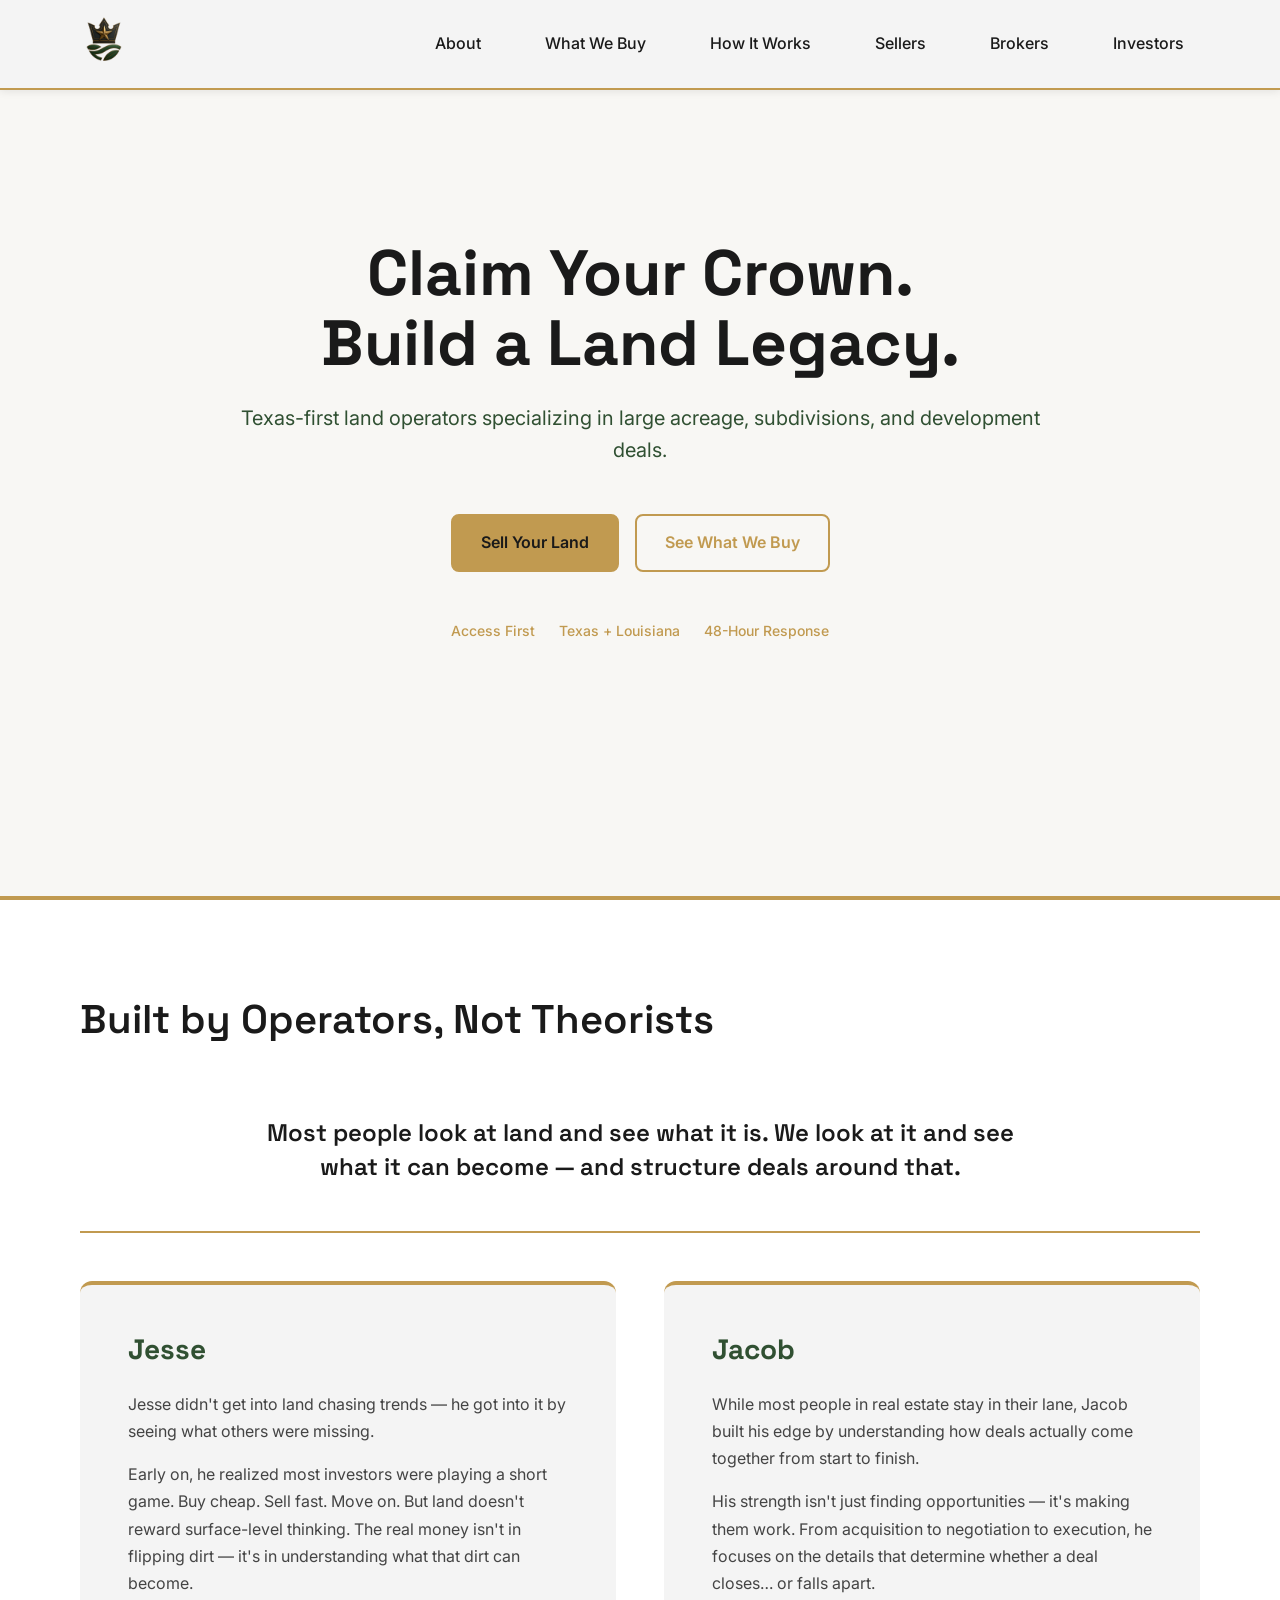
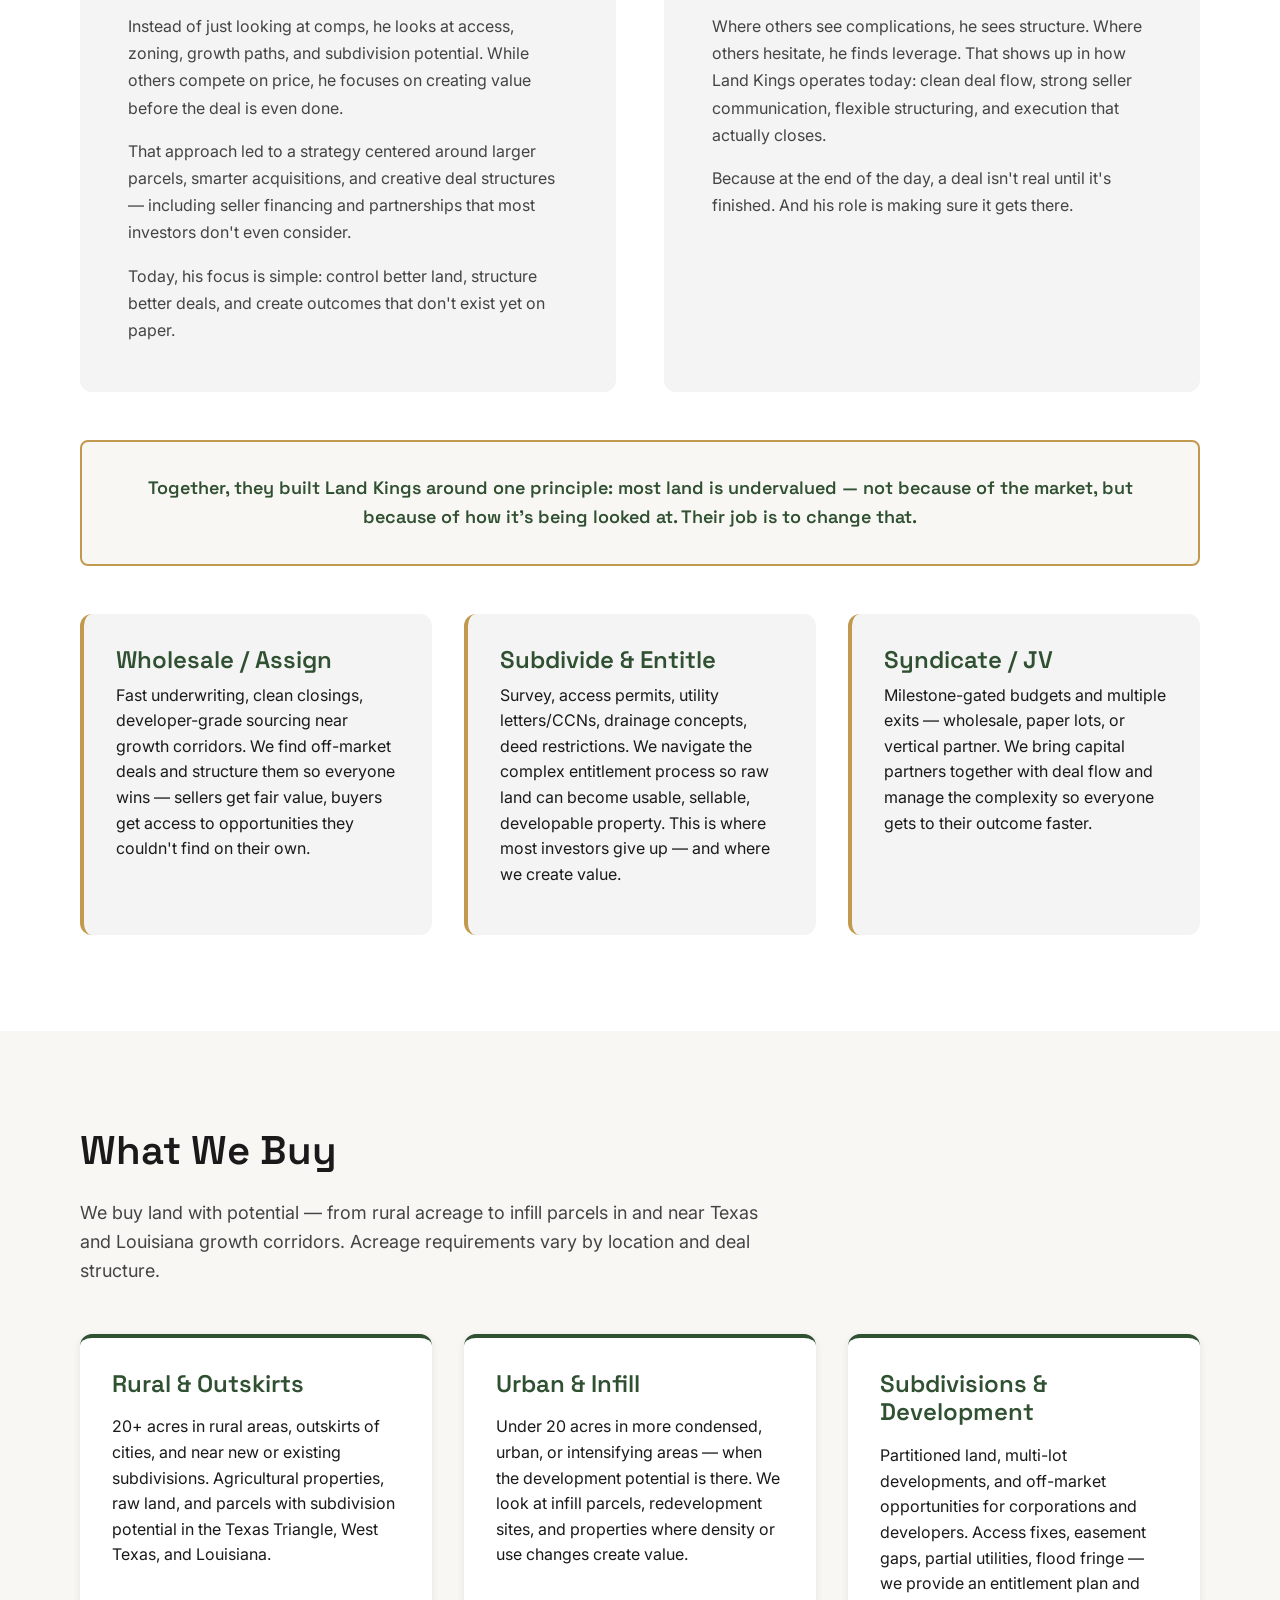
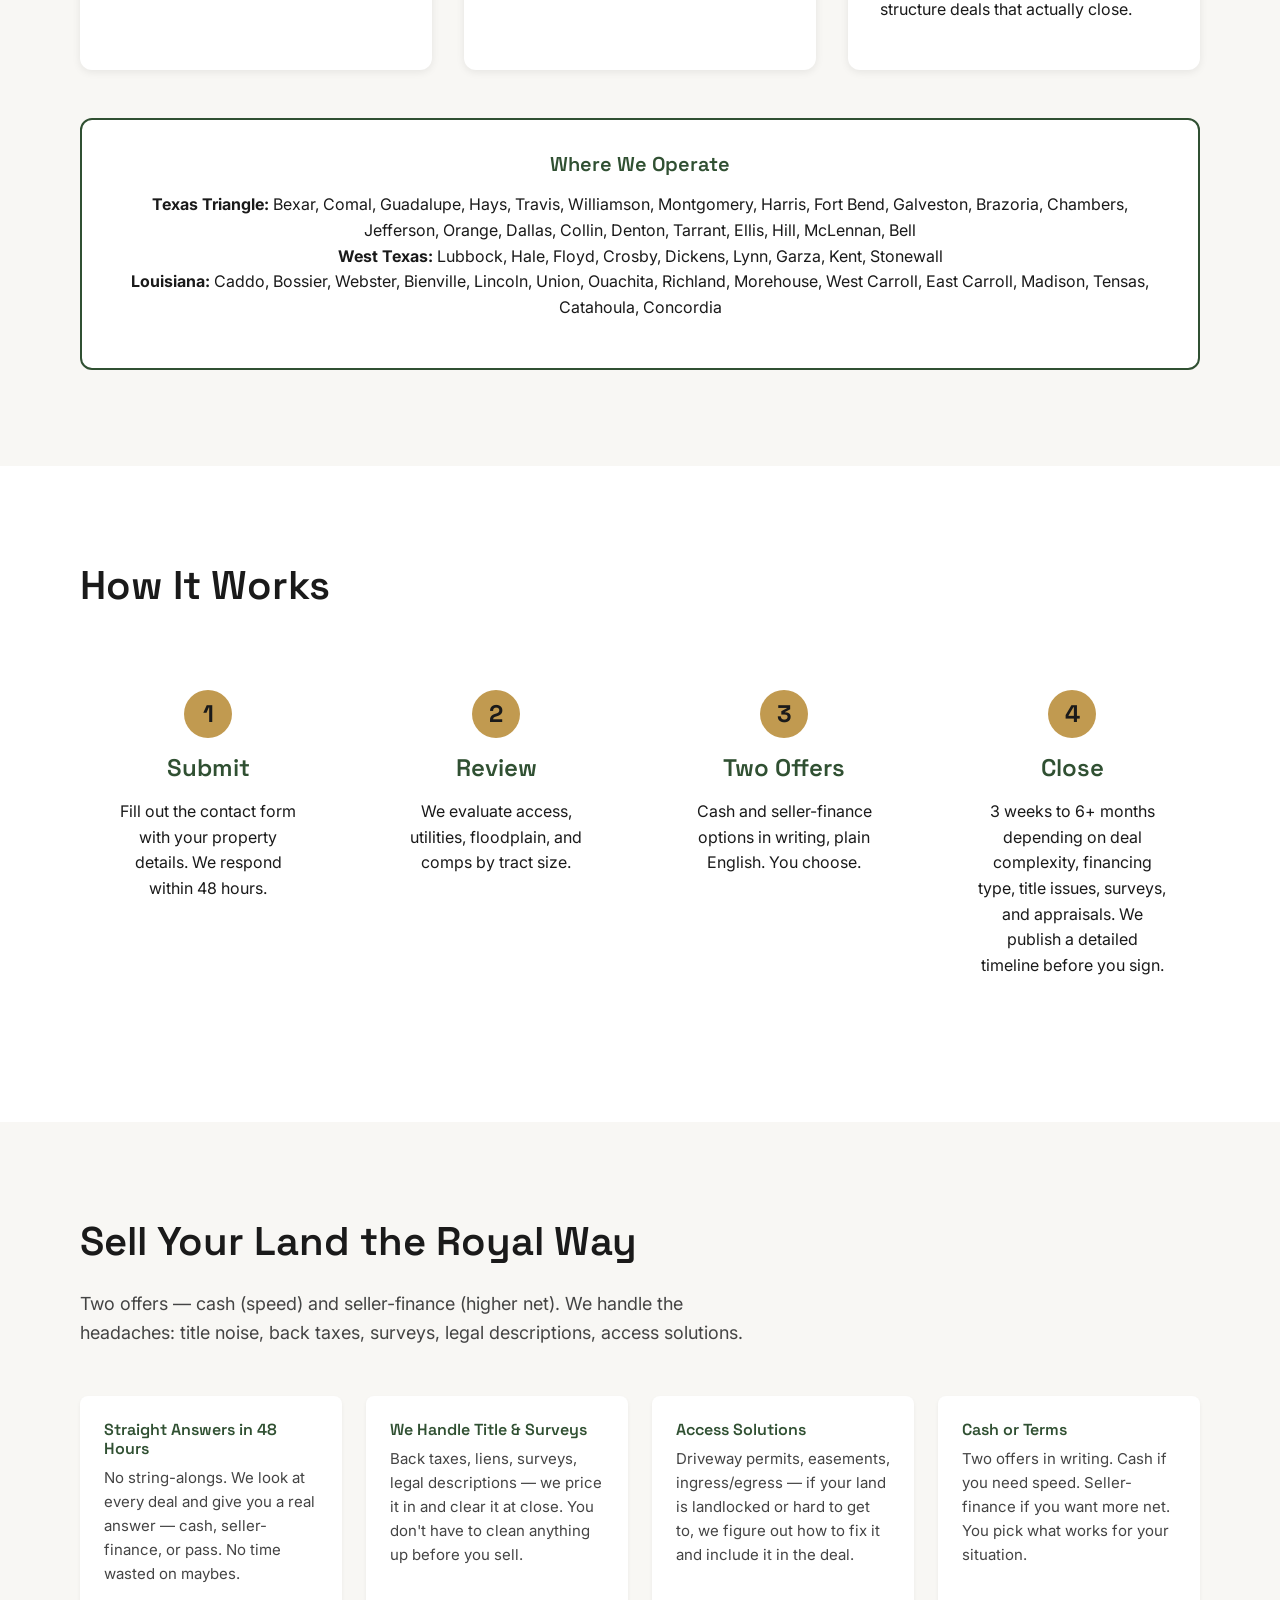
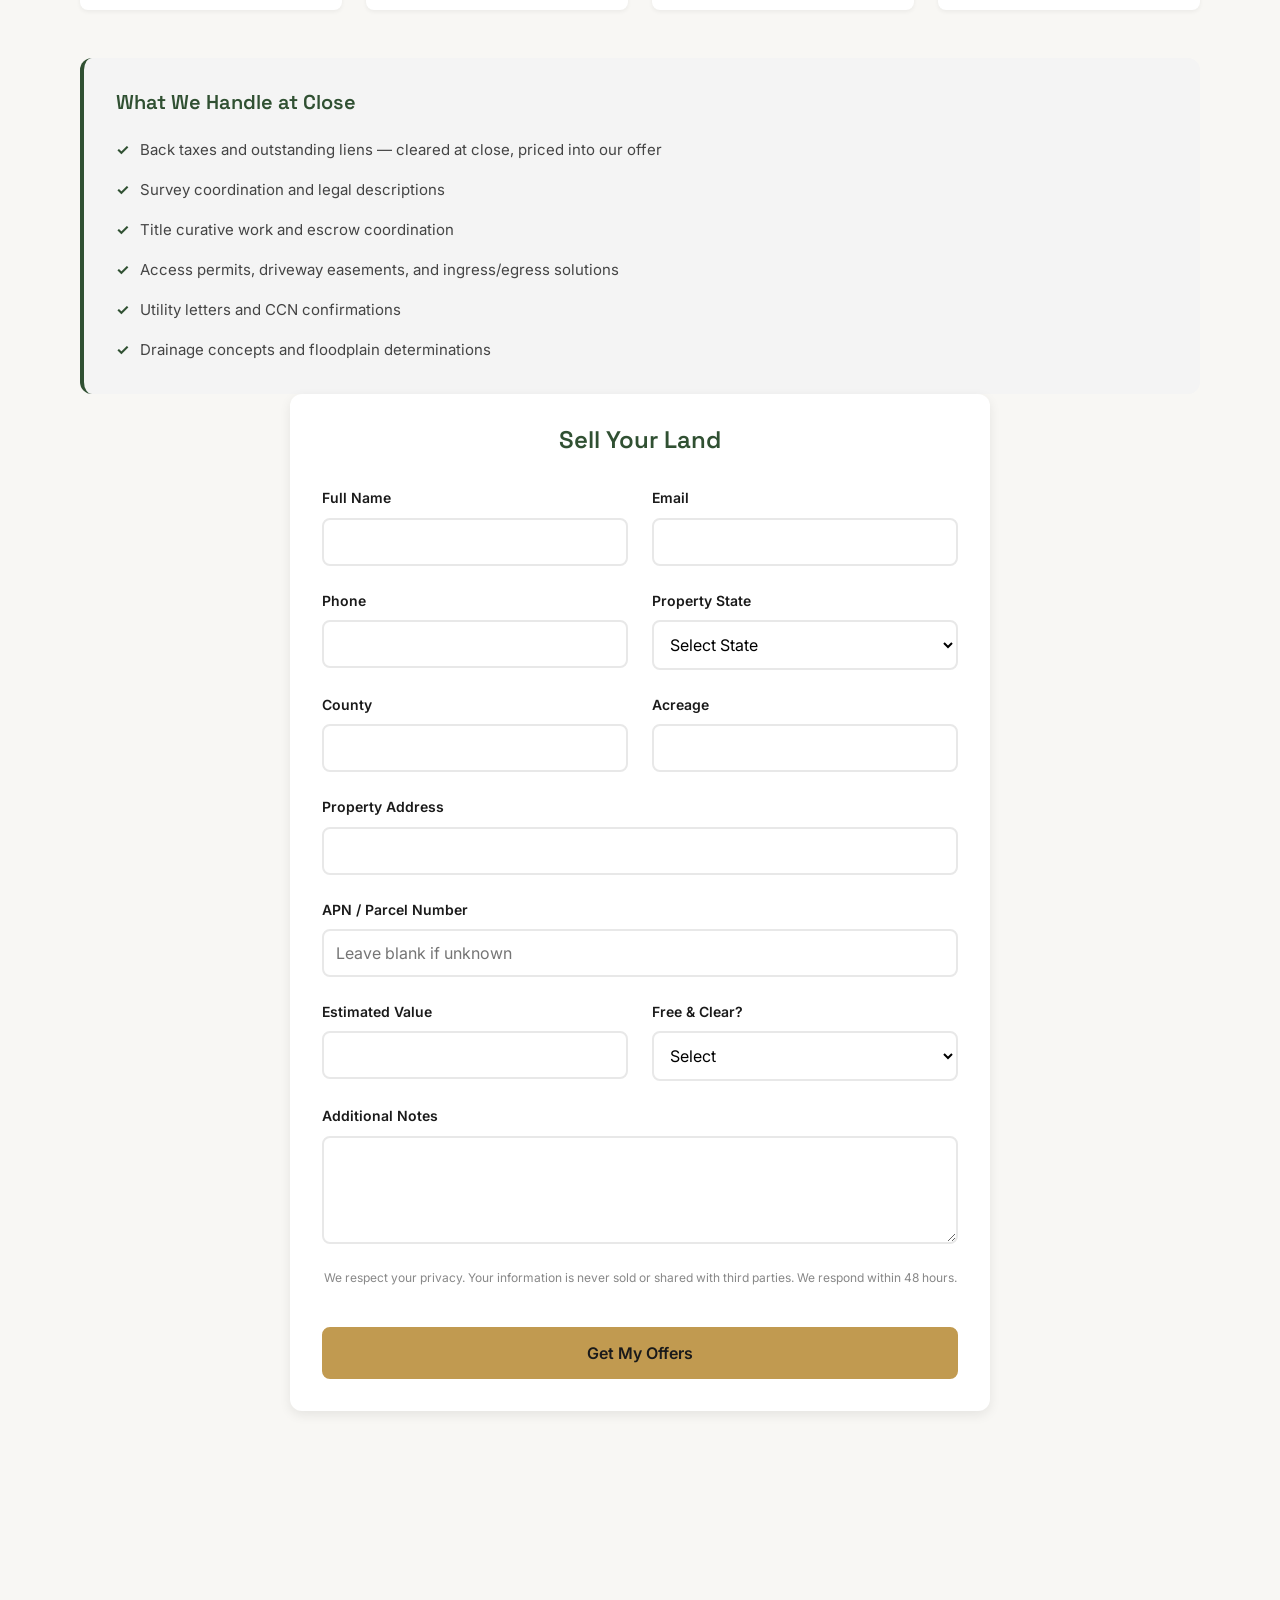
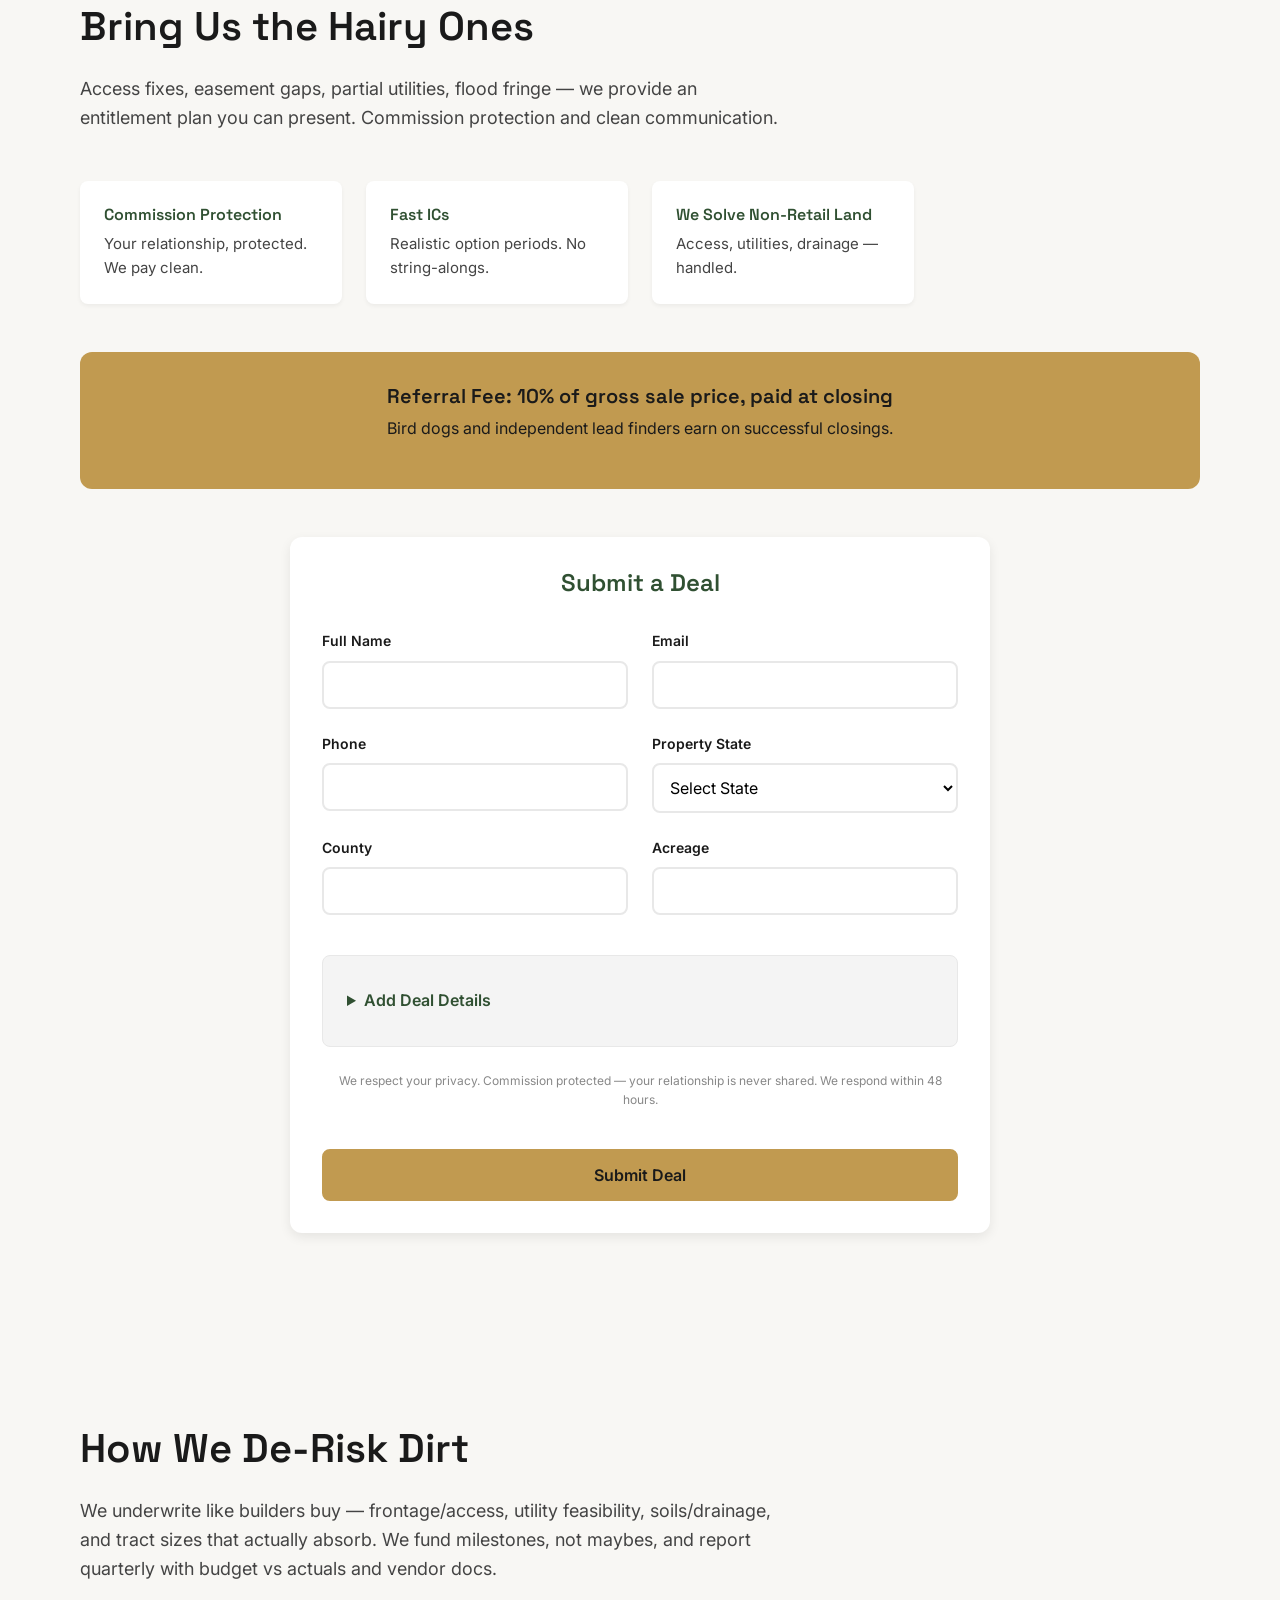
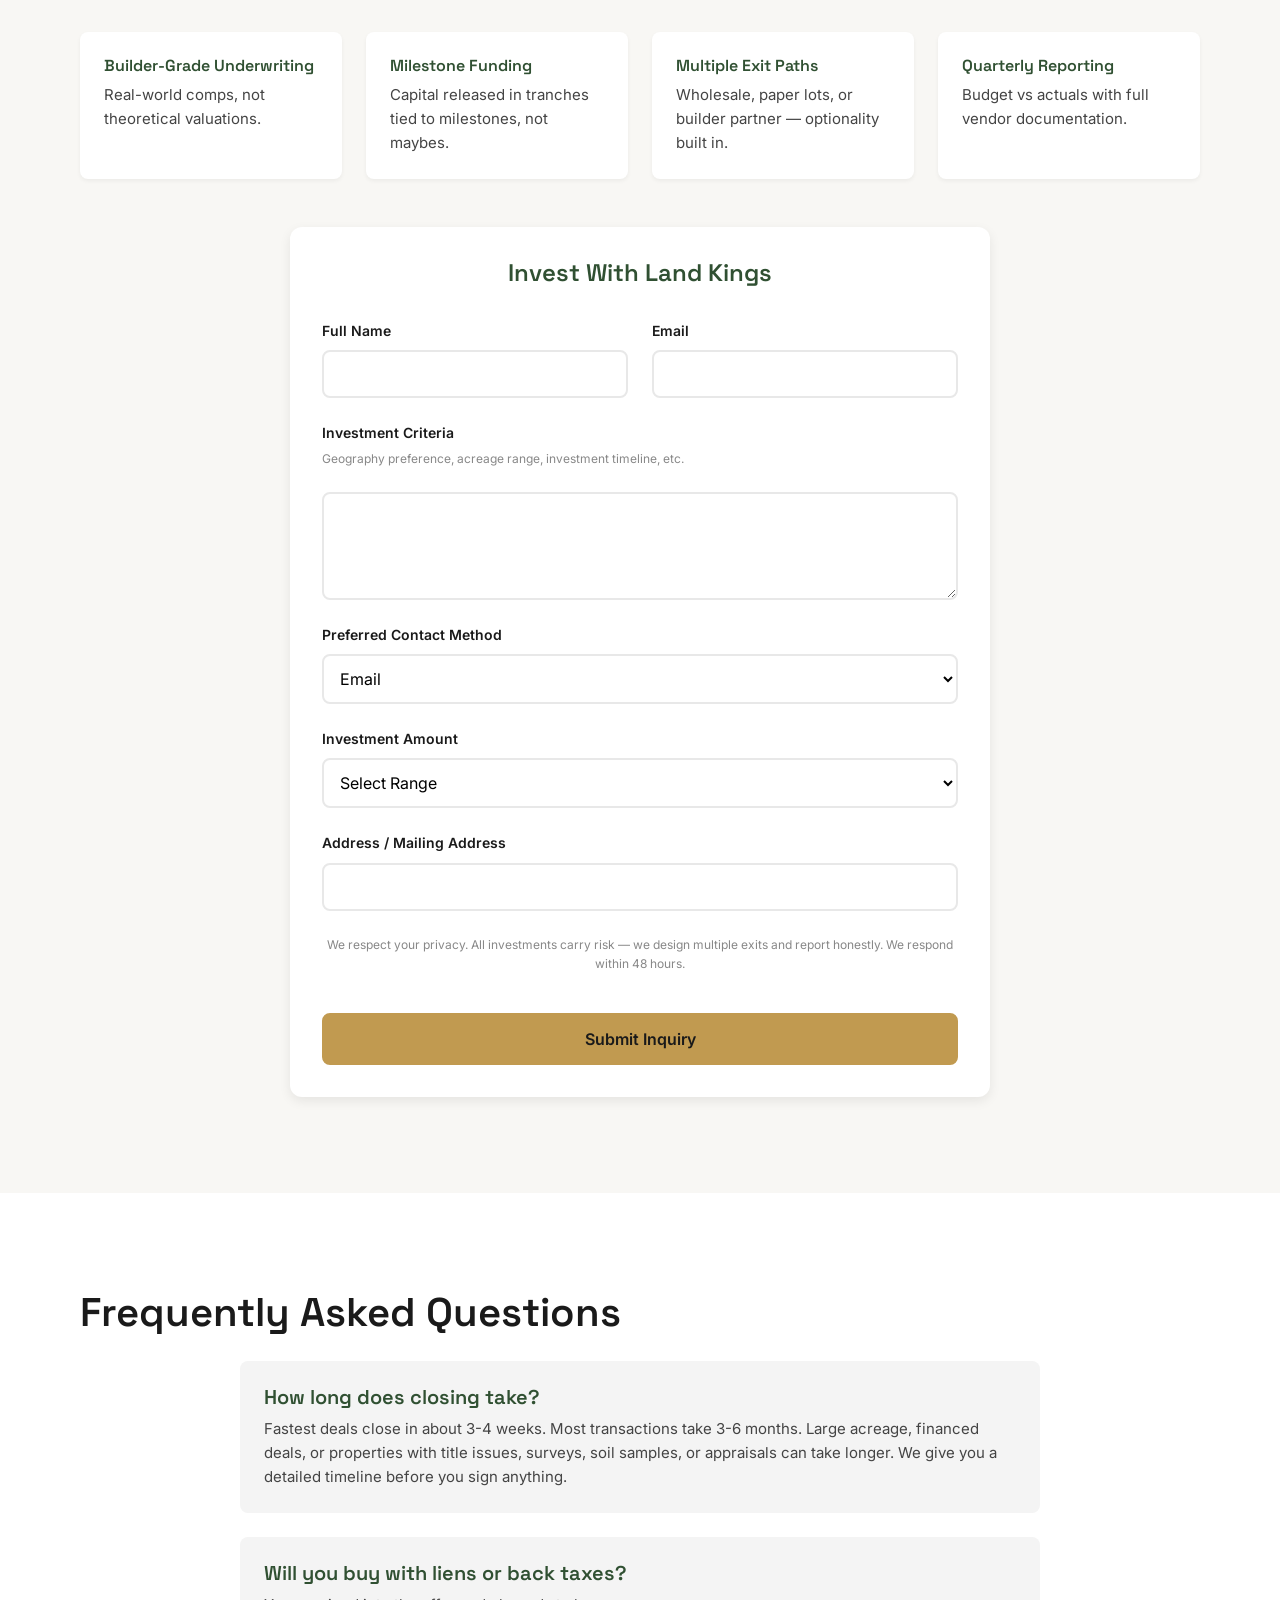
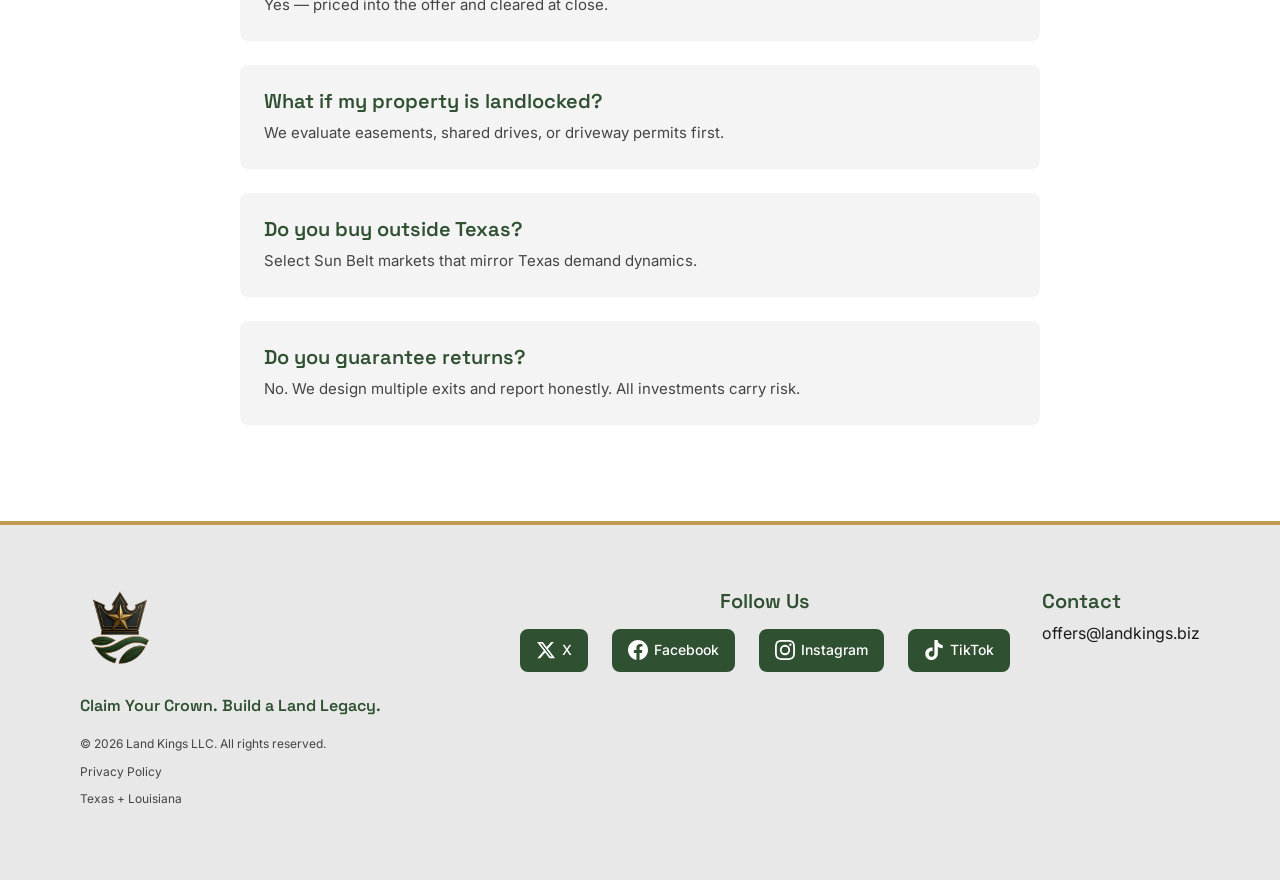
==== index.html @ cd3ec50d "Add investment amount dropdown to investor form Options: $10k-$50k, $50k-$100k, $100k-$500k, $500k-$" ====
<!DOCTYPE html>
<html lang="en">
<head>
  <meta charset="UTF-8">
  <meta name="viewport" content="width=device-width, initial-scale=1.0">
  <title>Land Kings — Claim Your Crown. Build a Land Legacy.</title>
  <meta name="description" content="Land Kings buys large acreage, subdivisions, and development land in Texas and Louisiana. Fast, fair offers. 48-hour response. Contact offers@landkings.biz.">

  <!-- Schema.org Structured Data -->
  <script type="application/ld+json">
  {
    "@context": "https://schema.org",
    "@type": "RealEstateAgent",
    "name": "Land Kings",
    "description": "Texas-first land operators specializing in large acreage, subdivisions, and development deals. We buy land across Texas and Louisiana with two offer options: cash for speed or seller-finance for higher returns.",
    "url": "https://land-kings.github.io/landkings.github.io",
    "telephone": "+1-972-674-9598",
    "email": "offers@landkings.biz",
    "image": "https://imagedelivery.net/Y41bc5Xnlp9GD3lKk5db4w/11818523-c358-4c9c-34fe-db2b6c150b00/public",
    "address": {
      "@type": "PostalAddress",
      "addressRegion": "TX",
      "addressCountry": "US"
    },
    "areaServed": [
      { "@type": "State", "name": "Texas" },
      { "@type": "State", "name": "Louisiana" },
      { "@type": "Place", "name": "Caddo Parish" },
      { "@type": "Place", "name": "Bossier Parish" },
      { "@type": "Place", "name": "Webster Parish" },
      { "@type": "Place", "name": "Lincoln Parish" },
      { "@type": "Place", "name": "Union Parish" },
      { "@type": "Place", "name": "Ouachita Parish" },
      { "@type": "Place", "name": "East Baton Rouge Parish" },
      { "@type": "Place", "name": "Livingston Parish" },
      { "@type": "Place", "name": "Ascension Parish" },
      { "@type": "Place", "name": "Lafayette Parish" },
      { "@type": "Place", "name": "Calcasieu Parish" },
      { "@type": "Place", "name": "St. Tammany Parish" }
    ],
    "priceRange": "$$",
    "openingHoursSpecification": {
      "@type": "OpeningHoursSpecification",
      "dayOfWeek": ["Monday", "Tuesday", "Wednesday", "Thursday", "Friday"],
      "opens": "09:00",
      "closes": "17:00"
    },
    "sameAs": [
      "https://x.com/wearelandkings",
      "https://www.facebook.com/crownuslandkings/",
      "https://www.instagram.com/crownuslandkings/",
      "https://www.tiktok.com/crownuslandkings/"
    ]
  }
  </script>

  <!-- Open Graph / Social -->
  <meta property="og:type" content="website">
  <meta property="og:url" content="https://land-kings.github.io/landkings.github.io/">
  <meta property="og:title" content="Land Kings — Claim Your Crown. Build a Land Legacy.">
  <meta property="og:description" content="Texas-first land operators buying large acreage, subdivisions, and development deals. Two offers — cash or seller-finance. 48-hour response.">
  <meta property="og:image" content="https://imagedelivery.net/Y41bc5Xnlp9GD3lKk5db4w/11818523-c358-4c9c-34fe-db2b6c150b00/public">
  <meta property="og:image:alt" content="Land Kings — Texas Land Operators">

  <!-- Twitter -->
  <meta name="twitter:card" content="summary_large_image">
  <meta name="twitter:site" content="@wearelandkings">
  <meta name="twitter:title" content="Land Kings — Claim Your Crown. Build a Land Legacy.">
  <meta name="twitter:description" content="Texas-first land operators buying large acreage, subdivisions, and development deals. Two offers — cash or seller-finance. 48-hour response.">
  <meta name="twitter:image" content="https://imagedelivery.net/Y41bc5Xnlp9GD3lKk5db4w/11818523-c358-4c9c-34fe-db2b6c150b00/public">

  <!-- Preconnect for Google Fonts -->
  <link rel="preconnect" href="https://fonts.googleapis.com">
  <link rel="preconnect" href="https://fonts.gstatic.com" crossorigin>
  <link href="https://fonts.googleapis.com/css2?family=Inter:wght@400;500;600;700&family=Space+Grotesk:wght@500;600;700&display=swap" rel="stylesheet">

  <!-- Google Analytics -->
  <script async src="https://www.googletagmanager.com/gtag/js?id=G-HWGTWDG3PP"></script>
  <script>
    window.dataLayer = window.dataLayer || [];
    function gtag(){dataLayer.push(arguments);}
    gtag('js', new Date());
    gtag('config', 'G-HWGTWDG3PP');
  </script>

  <!-- Favicon -->
  <link rel="icon" type="image/png" href="assets/logo.png">

  <!-- Styles -->
  <link rel="stylesheet" href="styles.css">
</head>
<body>

  <!-- Header / Navigation -->
  <header class="site-header">
    <div class="header-container">
      <a href="#hero" class="logo">
        <img src="assets/logo.png" alt="Land Kings" loading="lazy">
      </a>
      <button class="nav-toggle" aria-label="Toggle navigation" aria-expanded="false">
        <span class="hamburger"></span>
      </button>
      <nav class="main-nav" aria-label="Main navigation">
        <ul>
          <li><a href="#about">About</a></li>
          <li><a href="#what-we-buy">What We Buy</a></li>
          <li><a href="#how-it-works">How It Works</a></li>
          <li><a href="#for-sellers">Sellers</a></li>
          <li><a href="#for-brokers">Brokers</a></li>
          <li><a href="#for-investors">Investors</a></li>
        </ul>
      </nav>
    </div>
  </header>

  <!-- Hero Section -->
  <section id="hero" class="section section-hero">
    <div class="container">
      <div class="hero-content">
        <h1 class="hero-title">Claim Your Crown.<br>Build a Land Legacy.</h1>
        <p class="hero-subtitle">Texas-first land operators specializing in large acreage, subdivisions, and development deals.</p>
        <div class="hero-cta">
          <a href="#for-sellers" class="btn btn-primary">Sell Your Land</a>
          <a href="#what-we-buy" class="btn btn-secondary">See What We Buy</a>
        </div>
        <div class="hero-trust">
          <span class="trust-item">Access First</span>
          <span class="trust-item">Texas + Louisiana</span>
          <span class="trust-item">48-Hour Response</span>
        </div>
      </div>
    </div>
  </section>

  <!-- About Section -->
  <section id="about" class="section section-about">
    <div class="container">
      <h2>Built by Operators, Not Theorists</h2>

      <div class="founder-intro">
        <p class="intro-lead">Most people look at land and see what it is. We look at it and see what it can become — and structure deals around that.</p>
      </div>

      <div class="founders-section">
        <div class="founder">
          <h3>Jesse</h3>
          <p>Jesse didn't get into land chasing trends — he got into it by seeing what others were missing.</p>
          <p>Early on, he realized most investors were playing a short game. Buy cheap. Sell fast. Move on. But land doesn't reward surface-level thinking. The real money isn't in flipping dirt — it's in understanding what that dirt can become.</p>
          <p>Instead of just looking at comps, he looks at access, zoning, growth paths, and subdivision potential. While others compete on price, he focuses on creating value before the deal is even done.</p>
          <p>That approach led to a strategy centered around larger parcels, smarter acquisitions, and creative deal structures — including seller financing and partnerships that most investors don't even consider.</p>
          <p>Today, his focus is simple: control better land, structure better deals, and create outcomes that don't exist yet on paper.</p>
        </div>

        <div class="founder">
          <h3>Jacob</h3>
          <p>While most people in real estate stay in their lane, Jacob built his edge by understanding how deals actually come together from start to finish.</p>
          <p>His strength isn't just finding opportunities — it's making them work. From acquisition to negotiation to execution, he focuses on the details that determine whether a deal closes… or falls apart.</p>
          <p>Where others see complications, he sees structure. Where others hesitate, he finds leverage. That shows up in how Land Kings operates today: clean deal flow, strong seller communication, flexible structuring, and execution that actually closes.</p>
          <p>Because at the end of the day, a deal isn't real until it's finished. And his role is making sure it gets there.</p>
        </div>
      </div>

      <p class="combined-position">Together, they built Land Kings around one principle: most land is undervalued — not because of the market, but because of how it's being looked at. Their job is to change that.</p>

      <div class="about-grid">
        <div class="about-card">
          <h3>Wholesale / Assign</h3>
          <p>Fast underwriting, clean closings, developer-grade sourcing near growth corridors. We find off-market deals and structure them so everyone wins — sellers get fair value, buyers get access to opportunities they couldn't find on their own.</p>
        </div>
        <div class="about-card">
          <h3>Subdivide & Entitle</h3>
          <p>Survey, access permits, utility letters/CCNs, drainage concepts, deed restrictions. We navigate the complex entitlement process so raw land can become usable, sellable, developable property. This is where most investors give up — and where we create value.</p>
        </div>
        <div class="about-card">
          <h3>Syndicate / JV</h3>
          <p>Milestone-gated budgets and multiple exits — wholesale, paper lots, or vertical partner. We bring capital partners together with deal flow and manage the complexity so everyone gets to their outcome faster.</p>
        </div>
      </div>
    </div>
  </section>

  <!-- What We Buy Section -->
  <section id="what-we-buy" class="section section-buy">
    <div class="container">
      <h2>What We Buy</h2>
      <p class="section-intro">We buy land with potential — from rural acreage to infill parcels in and near Texas and Louisiana growth corridors. Acreage requirements vary by location and deal structure.</p>
      <div class="buy-grid">
        <div class="buy-card">
          <h3>Rural & Outskirts</h3>
          <p>20+ acres in rural areas, outskirts of cities, and near new or existing subdivisions. Agricultural properties, raw land, and parcels with subdivision potential in the Texas Triangle, West Texas, and Louisiana.</p>
        </div>
        <div class="buy-card">
          <h3>Urban & Infill</h3>
          <p>Under 20 acres in more condensed, urban, or intensifying areas — when the development potential is there. We look at infill parcels, redevelopment sites, and properties where density or use changes create value.</p>
        </div>
        <div class="buy-card">
          <h3>Subdivisions & Development</h3>
          <p>Partitioned land, multi-lot developments, and off-market opportunities for corporations and developers. Access fixes, easement gaps, partial utilities, flood fringe — we provide an entitlement plan and structure deals that actually close.</p>
        </div>
      </div>
      <div class="geo-areas">
        <h4>Where We Operate</h4>
        <p><strong>Texas Triangle:</strong> Bexar, Comal, Guadalupe, Hays, Travis, Williamson, Montgomery, Harris, Fort Bend, Galveston, Brazoria, Chambers, Jefferson, Orange, Dallas, Collin, Denton, Tarrant, Ellis, Hill, McLennan, Bell<br>
        <strong>West Texas:</strong> Lubbock, Hale, Floyd, Crosby, Dickens, Lynn, Garza, Kent, Stonewall<br>
        <strong>Louisiana:</strong> Caddo, Bossier, Webster, Bienville, Lincoln, Union, Ouachita, Richland, Morehouse, West Carroll, East Carroll, Madison, Tensas, Catahoula, Concordia</p>
      </div>
    </div>
  </section>

  <!-- How It Works Section -->
  <section id="how-it-works" class="section section-process">
    <div class="container">
      <h2>How It Works</h2>
      <div class="process-steps">
        <div class="process-step">
          <span class="step-number">1</span>
          <h3>Submit</h3>
          <p>Fill out the contact form with your property details. We respond within 48 hours.</p>
        </div>
        <div class="process-step">
          <span class="step-number">2</span>
          <h3>Review</h3>
          <p>We evaluate access, utilities, floodplain, and comps by tract size.</p>
        </div>
        <div class="process-step">
          <span class="step-number">3</span>
          <h3>Two Offers</h3>
          <p>Cash and seller-finance options in writing, plain English. You choose.</p>
        </div>
        <div class="process-step">
          <span class="step-number">4</span>
          <h3>Close</h3>
          <p>3 weeks to 6+ months depending on deal complexity, financing type, title issues, surveys, and appraisals. We publish a detailed timeline before you sign.</p>
        </div>
      </div>
    </div>
  </section>

  <!-- For Sellers Section -->
  <section id="for-sellers" class="section section-sellers">
    <div class="container">
      <h2>Sell Your Land the Royal Way</h2>
      <p class="section-intro">Two offers — cash (speed) and seller-finance (higher net). We handle the headaches: title noise, back taxes, surveys, legal descriptions, access solutions.</p>

      <div class="seller-benefits">
        <div class="benefit">
          <h4>Straight Answers in 48 Hours</h4>
          <p>No string-alongs. We look at every deal and give you a real answer — cash, seller-finance, or pass. No time wasted on maybes.</p>
        </div>
        <div class="benefit">
          <h4>We Handle Title & Surveys</h4>
          <p>Back taxes, liens, surveys, legal descriptions — we price it in and clear it at close. You don't have to clean anything up before you sell.</p>
        </div>
        <div class="benefit">
          <h4>Access Solutions</h4>
          <p>Driveway permits, easements, ingress/egress — if your land is landlocked or hard to get to, we figure out how to fix it and include it in the deal.</p>
        </div>
        <div class="benefit">
          <h4>Cash or Terms</h4>
          <p>Two offers in writing. Cash if you need speed. Seller-finance if you want more net. You pick what works for your situation.</p>
        </div>
      </div>

      <div class="what-we-handle">
        <h4>What We Handle at Close</h4>
        <ul>
          <li>Back taxes and outstanding liens — cleared at close, priced into our offer</li>
          <li>Survey coordination and legal descriptions</li>
          <li>Title curative work and escrow coordination</li>
          <li>Access permits, driveway easements, and ingress/egress solutions</li>
          <li>Utility letters and CCN confirmations</li>
          <li>Drainage concepts and floodplain determinations</li>
        </ul>
      </div>

      <!-- Seller Form -->
      <div class="form-container">
        <h3>Sell Your Land</h3>
        <form action="https://formspree.io/f/mykljznr" method="POST" class="contact-form">
          <input type="hidden" name="_subject" value="Land Seller Inquiry">

          <div class="form-row">
            <div class="form-group">
              <label for="seller-name">Full Name</label>
              <input type="text" id="seller-name" name="name" required>
            </div>
            <div class="form-group">
              <label for="seller-email">Email</label>
              <input type="email" id="seller-email" name="email" required>
            </div>
          </div>

          <div class="form-row">
            <div class="form-group">
              <label for="seller-phone">Phone</label>
              <input type="tel" id="seller-phone" name="phone" required>
            </div>
            <div class="form-group">
              <label for="seller-state">Property State</label>
              <select id="seller-state" name="state" required>
                <option value="">Select State</option>
                <option value="TX">Texas</option>
                <option value="LA">Louisiana</option>
              </select>
            </div>
          </div>

          <div class="form-row">
            <div class="form-group">
              <label for="seller-county">County</label>
              <input type="text" id="seller-county" name="county" required>
            </div>
            <div class="form-group">
              <label for="seller-acreage">Acreage</label>
              <input type="number" id="seller-acreage" name="acreage" min="1" required>
            </div>
          </div>

          <div class="form-group">
            <label for="seller-address">Property Address</label>
            <input type="text" id="seller-address" name="address" required>
          </div>

          <div class="form-group">
            <label for="seller-apn">APN / Parcel Number</label>
            <input type="text" id="seller-apn" name="apn" placeholder="Leave blank if unknown">
          </div>

          <div class="form-row">
            <div class="form-group">
              <label for="seller-value">Estimated Value</label>
              <input type="text" id="seller-value" name="estimated_value">
            </div>
            <div class="form-group">
              <label for="seller-freeclear">Free & Clear?</label>
              <select id="seller-freeclear" name="free_and_clear">
                <option value="">Select</option>
                <option value="yes">Yes</option>
                <option value="no">No (liens/taxes)</option>
              </select>
            </div>
          </div>

          <div class="form-group">
            <label for="seller-notes">Additional Notes</label>
            <textarea id="seller-notes" name="notes" rows="4"></textarea>
          </div>

          <p class="form-privacy">We respect your privacy. Your information is never sold or shared with third parties. We respond within 48 hours.</p>

          <button type="submit" class="btn btn-primary btn-full">Get My Offers</button>
        </form>
      </div>
    </div>
  </section>

  <!-- For Birddogs / Brokers Section -->
  <section id="for-brokers" class="section section-brokers">
    <div class="container">
      <h2>Bring Us the Hairy Ones</h2>
      <p class="section-intro">Access fixes, easement gaps, partial utilities, flood fringe — we provide an entitlement plan you can present. Commission protection and clean communication.</p>

      <div class="broker-benefits">
        <div class="benefit">
          <h4>Commission Protection</h4>
          <p>Your relationship, protected. We pay clean.</p>
        </div>
        <div class="benefit">
          <h4>Fast ICs</h4>
          <p>Realistic option periods. No string-alongs.</p>
        </div>
        <div class="benefit">
          <h4>We Solve Non-Retail Land</h4>
          <p>Access, utilities, drainage — handled.</p>
        </div>
      </div>

      <div class="commission-info">
        <h4>Referral Fee: 10% of gross sale price, paid at closing</h4>
        <p>Bird dogs and independent lead finders earn on successful closings.</p>
      </div>

      <!-- Birddog Form -->
      <div class="form-container">
        <h3>Submit a Deal</h3>
        <form action="https://formspree.io/f/mykljznr" method="POST" class="contact-form">
          <input type="hidden" name="_subject" value="Birddog Deal Submission">

          <div class="form-row">
            <div class="form-group">
              <label for="birddog-name">Full Name</label>
              <input type="text" id="birddog-name" name="name" required>
            </div>
            <div class="form-group">
              <label for="birddog-email">Email</label>
              <input type="email" id="birddog-email" name="email" required>
            </div>
          </div>

          <div class="form-row">
            <div class="form-group">
              <label for="birddog-phone">Phone</label>
              <input type="tel" id="birddog-phone" name="phone" required>
            </div>
            <div class="form-group">
              <label for="birddog-state">Property State</label>
              <select id="birddog-state" name="state" required>
                <option value="">Select State</option>
                <option value="TX">Texas</option>
                <option value="LA">Louisiana</option>
              </select>
            </div>
          </div>

          <div class="form-row">
            <div class="form-group">
              <label for="birddog-county">County</label>
              <input type="text" id="birddog-county" name="county" required>
            </div>
            <div class="form-group">
              <label for="birddog-acreage">Acreage</label>
              <input type="number" id="birddog-acreage" name="acreage" min="1" required>
            </div>
          </div>

          <!-- Tier 2 Fields (show on intent) -->
          <details class="tier-two">
            <summary>Add Deal Details</summary>

            <div class="form-row">
              <div class="form-group">
                <label for="birddog-apn">APN / Parcel Number</label>
                <input type="text" id="birddog-apn" name="apn">
              </div>
              <div class="form-group">
                <label for="birddog-asking">Asking Price</label>
                <input type="text" id="birddog-asking" name="asking_price">
              </div>
            </div>

            <div class="form-group">
              <label for="birddog-address">Property Address</label>
              <input type="text" id="birddog-address" name="address" required>
            </div>

            <div class="form-row">
              <div class="form-group">
                <label for="birddog-access">Access Type</label>
                <select id="birddog-access" name="access_type">
                  <option value="">Select</option>
                  <option value="paved">Paved Road</option>
                  <option value="gravel">Gravel Road</option>
                  <option value="dirt">Dirt Road</option>
                  <option value="easement">Easement</option>
                  <option value="unknown">Unknown</option>
                </select>
              </div>
              <div class="form-group">
                <label for="birddog-utilities">Utilities</label>
                <select id="birddog-utilities" name="utilities">
                  <option value="">Select</option>
                  <option value="on-site">On Site</option>
                  <option value="near">Near Property</option>
                  <option value="none">None</option>
                  <option value="unknown">Unknown</option>
                </select>
              </div>
            </div>

            <div class="form-group">
              <label for="birddog-referral">Expected Referral Fee (%)</label>
              <input type="number" id="birddog-referral" name="referral_fee" min="0" max="100" step="0.5">
            </div>

            <div class="form-group">
              <label for="birddog-deal-notes">Additional Deal Notes</label>
              <textarea id="birddog-deal-notes" name="deal_notes" rows="4"></textarea>
            </div>
          </details>

          <p class="form-privacy">We respect your privacy. Commission protected — your relationship is never shared. We respond within 48 hours.</p>

          <button type="submit" class="btn btn-primary btn-full">Submit Deal</button>
        </form>
      </div>
    </div>
  </section>

  <!-- For Investors Section -->
  <section id="for-investors" class="section section-investors">
    <div class="container">
      <h2>How We De-Risk Dirt</h2>
      <p class="section-intro">We underwrite like builders buy — frontage/access, utility feasibility, soils/drainage, and tract sizes that actually absorb. We fund milestones, not maybes, and report quarterly with budget vs actuals and vendor docs.</p>

      <div class="investor-benefits">
        <div class="benefit">
          <h4>Builder-Grade Underwriting</h4>
          <p>Real-world comps, not theoretical valuations.</p>
        </div>
        <div class="benefit">
          <h4>Milestone Funding</h4>
          <p>Capital released in tranches tied to milestones, not maybes.</p>
        </div>
        <div class="benefit">
          <h4>Multiple Exit Paths</h4>
          <p>Wholesale, paper lots, or builder partner — optionality built in.</p>
        </div>
        <div class="benefit">
          <h4>Quarterly Reporting</h4>
          <p>Budget vs actuals with full vendor documentation.</p>
        </div>
      </div>

      <!-- Investor Form -->
      <div class="form-container">
        <h3>Invest With Land Kings</h3>
        <form action="https://formspree.io/f/mykljznr" method="POST" class="contact-form">
          <input type="hidden" name="_subject" value="Investor Inquiry">

          <div class="form-row">
            <div class="form-group">
              <label for="investor-name">Full Name</label>
              <input type="text" id="investor-name" name="name" required>
            </div>
            <div class="form-group">
              <label for="investor-email">Email</label>
              <input type="email" id="investor-email" name="email" required>
            </div>
          </div>

          <div class="form-group">
            <label for="investor-criteria">Investment Criteria</label>
            <p class="field-hint">Geography preference, acreage range, investment timeline, etc.</p>
            <textarea id="investor-criteria" name="investment_criteria" rows="4" required></textarea>
          </div>

          <div class="form-group">
            <label for="investor-contact">Preferred Contact Method</label>
            <select id="investor-contact" name="contact_method">
              <option value="email">Email</option>
              <option value="phone">Phone</option>
              <option value="either">Either</option>
            </select>
          </div>

          <div class="form-group">
            <label for="investor-amount">Investment Amount</label>
            <select id="investor-amount" name="investment_amount" required>
              <option value="">Select Range</option>
              <option value="10k-50k">$10k - $50k</option>
              <option value="50k-100k">$50k - $100k</option>
              <option value="100k-500k">$100k - $500k</option>
              <option value="500k-1m+">$500k - $1M+</option>
            </select>
          </div>

          <div class="form-group">
            <label for="investor-address">Address / Mailing Address</label>
            <input type="text" id="investor-address" name="address" required>
          </div>

          <p class="form-privacy">We respect your privacy. All investments carry risk — we design multiple exits and report honestly. We respond within 48 hours.</p>

          <button type="submit" class="btn btn-primary btn-full">Submit Inquiry</button>
        </form>
      </div>
    </div>
  </section>

  <!-- FAQ Section -->
  <section id="faq" class="section section-faq">
    <div class="container">
      <h2>Frequently Asked Questions</h2>
      <div class="faq-list">
        <div class="faq-item">
          <h4>How long does closing take?</h4>
          <p>Fastest deals close in about 3-4 weeks. Most transactions take 3-6 months. Large acreage, financed deals, or properties with title issues, surveys, soil samples, or appraisals can take longer. We give you a detailed timeline before you sign anything.</p>
        </div>
        <div class="faq-item">
          <h4>Will you buy with liens or back taxes?</h4>
          <p>Yes — priced into the offer and cleared at close.</p>
        </div>
        <div class="faq-item">
          <h4>What if my property is landlocked?</h4>
          <p>We evaluate easements, shared drives, or driveway permits first.</p>
        </div>
        <div class="faq-item">
          <h4>Do you buy outside Texas?</h4>
          <p>Select Sun Belt markets that mirror Texas demand dynamics.</p>
        </div>
        <div class="faq-item">
          <h4>Do you guarantee returns?</h4>
          <p>No. We design multiple exits and report honestly. All investments carry risk.</p>
        </div>
      </div>
    </div>
  </section>

  <!-- Footer -->
  <footer class="site-footer">
    <div class="container">
      <div class="footer-content">
        <div class="footer-brand">
          <img src="assets/logo.png" alt="Land Kings" class="footer-logo" loading="lazy">
          <p>Claim Your Crown. Build a Land Legacy.</p>
        </div>
        <div class="footer-social">
          <h4>Follow Us</h4>
          <div class="social-links">
            <a href="https://x.com/wearelandkings" target="_blank" rel="noopener noreferrer" aria-label="X (Twitter)" class="social-link">
              <svg viewBox="0 0 24 24" fill="currentColor"><path d="M18.244 2.25h3.308l-7.227 8.26 8.502 11.24H16.17l-5.214-6.817L4.99 21.75H1.68l7.73-8.835L1.254 2.25H8.08l4.713 6.231zm-1.161 17.52h1.833L7.084 4.126H5.117z"/></svg>
              <span>X</span>
            </a>
            <a href="https://www.facebook.com/crownuslandkings/" target="_blank" rel="noopener noreferrer" aria-label="Facebook" class="social-link">
              <svg viewBox="0 0 24 24" fill="currentColor"><path d="M24 12.073c0-6.627-5.373-12-12-12s-12 5.373-12 12c0 5.99 4.388 10.954 10.125 11.854v-8.385H7.078v-3.47h3.047V9.43c0-3.007 1.792-4.669 4.533-4.669 1.312 0 2.686.235 2.686.235v2.953H15.83c-1.491 0-1.956.925-1.956 1.874v2.25h3.328l-.532 3.47h-2.796v8.385C19.612 23.027 24 18.062 24 12.073z"/></svg>
              <span>Facebook</span>
            </a>
            <a href="https://www.instagram.com/crownuslandkings/" target="_blank" rel="noopener noreferrer" aria-label="Instagram" class="social-link">
              <svg viewBox="0 0 24 24" fill="currentColor"><path d="M12 2.163c3.204 0 3.584.012 4.85.07 3.252.148 4.771 1.691 4.919 4.919.058 1.265.069 1.645.069 4.849 0 3.205-.012 3.584-.069 4.849-.149 3.225-1.664 4.771-4.919 4.919-1.266.058-1.644.07-4.85.07-3.204 0-3.584-.012-4.849-.07-3.26-.149-4.771-1.699-4.919-4.92-.058-1.265-.07-1.644-.07-4.849 0-3.204.013-3.583.07-4.849.149-3.227 1.664-4.771 4.919-4.919 1.266-.057 1.645-.069 4.849-.069zM12 0C8.741 0 8.333.014 7.053.072 2.695.272.273 2.69.073 7.052.014 8.333 0 8.741 0 12c0 3.259.014 3.668.072 4.948.2 4.358 2.618 6.78 6.98 6.98C8.333 23.986 8.741 24 12 24c3.259 0 3.668-.014 4.948-.072 4.354-.2 6.782-2.618 6.979-6.98.059-1.28.073-1.689.073-4.948 0-3.259-.014-3.667-.072-4.947-.196-4.354-2.617-6.78-6.979-6.98C15.668.014 15.259 0 12 0zm0 5.838a6.162 6.162 0 100 12.324 6.162 6.162 0 000-12.324zM12 16a4 4 0 110-8 4 4 0 010 8zm6.406-11.845a1.44 1.44 0 100 2.881 1.44 1.44 0 000-2.881z"/></svg>
              <span>Instagram</span>
            </a>
            <a href="https://www.tiktok.com/crownuslandkings/" target="_blank" rel="noopener noreferrer" aria-label="TikTok" class="social-link">
              <svg viewBox="0 0 24 24" fill="currentColor"><path d="M12.525.02c1.31-.02 2.61-.01 3.91-.02.08 1.53.63 3.09 1.75 4.17 1.12 1.11 2.7 1.62 4.24 1.79v4.03c-1.44-.05-2.89-.35-4.2-.97-.57-.26-1.1-.59-1.62-.93-.01 2.92.01 5.84-.02 8.75-.08 1.4-.54 2.79-1.35 3.94-1.31 1.92-3.58 3.17-5.91 3.21-1.43.08-2.86-.31-4.08-1.03-2.02-1.19-3.44-3.37-3.65-5.71-.02-.5-.03-1-.01-1.49.18-1.9 1.12-3.72 2.58-4.96 1.66-1.44 3.98-2.13 6.15-1.72.02 1.48-.04 2.96-.04 4.44-.99-.32-2.15-.23-3.02.37-.63.41-1.11 1.04-1.36 1.75-.21.51-.15 1.07-.14 1.61.24 1.64 1.82 3.02 3.5 2.87 1.12-.01 2.19-.66 2.77-1.61.19-.33.4-.67.41-1.06.1-1.79.06-3.57.07-5.36.01-4.03-.01-8.05.02-12.07z"/></svg>
              <span>TikTok</span>
            </a>
          </div>
        </div>
        <div class="footer-contact">
          <h4>Contact</h4>
          <p>offers@landkings.biz</p>
        </div>
      </div>
      <div class="footer-legal">
        <p>&copy; 2026 Land Kings LLC. All rights reserved.</p>
        <p><a href="privacy-policy.html" style="color: var(--gray-700);">Privacy Policy</a></p>
        <p>Texas + Louisiana</p>
      </div>
    </div>
  </footer>

  <!-- Scripts -->
  <script src="main.js"></script>
</body>
</html>
---- styles.css ----
/* ============================================
   Land Kings — Brand CSS System
   Mobile-first, responsive design
   ============================================ */

/* --- CSS Custom Properties (Brand Colors) --- */
:root {
  /* Brand Colors */
  --gold: #C19A50;
  --black: #1A1A1A;
  --forest: #305032;
  --earth: #3D6C3A;
  --shadow: #6B4C20;

  /* Derived colors */
  --gold-light: #d4b06a;
  --gold-dark: #a07c3a;
  --black-light: #2d2d2d;
  --forest-light: #3d6640;
  --earth-light: #4e8548;

  /* Neutrals */
  --white: #ffffff;
  --off-white: #f8f7f4;
  --gray-100: #f4f4f4;
  --gray-200: #e8e8e8;
  --gray-300: #d0d0d0;
  --gray-500: #888888;
  --gray-700: #444444;
  --gray-900: #1a1a1a;

  /* Typography */
  --font-body: 'Inter', -apple-system, BlinkMacSystemFont, sans-serif;
  --font-heading: 'Space Grotesk', -apple-system, BlinkMacSystemFont, sans-serif;

  /* Spacing */
  --space-xs: 0.5rem;
  --space-sm: 1rem;
  --space-md: 1.5rem;
  --space-lg: 2rem;
  --space-xl: 3rem;
  --space-2xl: 4rem;
  --space-3xl: 6rem;

  /* Border radius */
  --radius-sm: 4px;
  --radius-md: 8px;
  --radius-lg: 12px;
  --radius-xl: 16px;

  /* Transitions */
  --transition-fast: 150ms ease;
  --transition-base: 250ms ease;
  --transition-slow: 400ms ease;

  /* Container */
  --container-max: 1200px;
  --container-padding: 1.5rem;
}

/* --- Reset & Base --- */
*, *::before, *::after {
  box-sizing: border-box;
  margin: 0;
  padding: 0;
}

html {
  scroll-behavior: smooth;
  font-size: 16px;
}

body {
  font-family: var(--font-body);
  font-size: 1rem;
  line-height: 1.6;
  color: var(--black);
  background-color: var(--off-white);
  -webkit-font-smoothing: antialiased;
  -moz-osx-font-smoothing: grayscale;
}

/* --- Typography --- */
h1, h2, h3, h4, h5, h6 {
  font-family: var(--font-heading);
  font-weight: 600;
  line-height: 1.2;
  color: var(--black);
}

h1 { font-size: 2.5rem; }
h2 { font-size: 2rem; margin-bottom: var(--space-md); }
h3 { font-size: 1.5rem; margin-bottom: var(--space-sm); }
h4 { font-size: 1.25rem; }

p {
  margin-bottom: var(--space-sm);
}

a {
  color: var(--forest);
  text-decoration: none;
  transition: color var(--transition-fast);
}

a:hover {
  color: var(--gold);
}

/* --- Layout --- */
.container {
  max-width: var(--container-max);
  margin: 0 auto;
  padding: 0 var(--container-padding);
}

.section {
  padding: var(--space-3xl) 0;
}

.section-intro {
  font-size: 1.125rem;
  color: var(--gray-700);
  max-width: 700px;
  margin-bottom: var(--space-xl);
}

/* --- Buttons --- */
.btn {
  display: inline-flex;
  align-items: center;
  justify-content: center;
  padding: 0.875rem 1.75rem;
  font-family: var(--font-body);
  font-size: 1rem;
  font-weight: 600;
  border: 2px solid transparent;
  border-radius: var(--radius-md);
  cursor: pointer;
  transition: all var(--transition-fast);
  text-decoration: none;
  white-space: nowrap;
}

.btn-primary {
  background-color: var(--gold);
  color: var(--black);
  border-color: var(--gold);
}

.btn-primary:hover {
  background-color: var(--gold-dark);
  border-color: var(--gold-dark);
  color: var(--white);
}

.btn-secondary {
  background-color: transparent;
  color: var(--gold);
  border-color: var(--gold);
}

.btn-secondary:hover {
  background-color: var(--gold);
  color: var(--black);
}

.btn-full {
  width: 100%;
}

/* --- Site Header --- */
.site-header {
  position: fixed;
  top: 0;
  left: 0;
  right: 0;
  z-index: 1000;
  background-color: var(--gray-100);
  border-bottom: 2px solid var(--gold);
  box-shadow: 0 2px 8px rgba(0,0,0,0.08);
}

.header-container {
  display: flex;
  align-items: center;
  justify-content: space-between;
  max-width: var(--container-max);
  margin: 0 auto;
  padding: var(--space-sm) var(--container-padding);
}

.logo img {
  height: 48px;
  width: auto;
}

.nav-toggle {
  display: none;
  background: none;
  border: none;
  cursor: pointer;
  padding: var(--space-xs);
}

.hamburger {
  display: block;
  width: 24px;
  height: 2px;
  background-color: var(--gold);
  position: relative;
  transition: all var(--transition-fast);
}

.hamburger::before,
.hamburger::after {
  content: '';
  position: absolute;
  width: 24px;
  height: 2px;
  background-color: var(--gold);
  transition: all var(--transition-fast);
}

.hamburger::before {
  top: -8px;
}

.hamburger::after {
  bottom: -8px;
}

.main-nav ul {
  display: flex;
  list-style: none;
  gap: var(--space-md);
}

.main-nav a {
  color: var(--black);
  font-size: 0.875rem;
  font-weight: 500;
  padding: var(--space-xs) var(--space-sm);
  transition: color var(--transition-fast);
}

.main-nav a:hover {
  color: var(--gold);
}

/* --- Hero Section --- */
.section-hero {
  min-height: 100vh;
  display: flex;
  align-items: center;
  background-color: var(--off-white);
  background-image: none;
  color: var(--black);
  padding-top: 80px;
  text-align: center;
  border-bottom: 4px solid var(--gold);
}

.hero-content {
  max-width: 800px;
  margin: 0 auto;
}

.hero-title {
  font-size: 3rem;
  font-weight: 700;
  color: var(--black);
  margin-bottom: var(--space-md);
  line-height: 1.1;
}

.hero-title br {
  display: none;
}

.hero-subtitle {
  font-size: 1.25rem;
  color: var(--forest);
  margin-bottom: var(--space-xl);
}

.hero-cta {
  display: flex;
  flex-direction: column;
  gap: var(--space-sm);
  margin-bottom: var(--space-xl);
}

.hero-trust {
  display: flex;
  flex-wrap: wrap;
  justify-content: center;
  gap: var(--space-md);
}

.trust-item {
  font-size: 0.875rem;
  color: var(--gold);
  font-weight: 500;
}

/* --- About Section --- */
.section-about {
  background-color: var(--white);
}

.about-grid {
  display: grid;
  grid-template-columns: 1fr;
  gap: var(--space-lg);
  margin-top: var(--space-xl);
}

.about-card {
  background-color: var(--gray-100);
  padding: var(--space-lg);
  border-radius: var(--radius-lg);
  border-left: 4px solid var(--gold);
}

.about-card h3 {
  color: var(--forest);
  margin-bottom: var(--space-xs);
}

/* --- Founder Bios --- */
.founder-intro {
  text-align: center;
  padding: var(--space-xl) 0;
  border-bottom: 2px solid var(--gold);
  margin-bottom: var(--space-xl);
}

.intro-lead {
  font-size: 1.5rem;
  font-family: var(--font-heading);
  font-weight: 600;
  color: var(--black);
  max-width: 800px;
  margin: 0 auto;
  line-height: 1.4;
}

.founders-section {
  display: grid;
  grid-template-columns: 1fr;
  gap: var(--space-xl);
  margin-bottom: var(--space-xl);
}

.founder {
  background-color: var(--gray-100);
  padding: var(--space-xl);
  border-radius: var(--radius-lg);
  border-top: 4px solid var(--gold);
}

.founder h3 {
  color: var(--forest);
  font-size: 1.75rem;
  margin-bottom: var(--space-md);
  font-weight: 700;
}

.founder p {
  font-size: 1rem;
  line-height: 1.7;
  color: var(--gray-700);
  margin-bottom: var(--space-sm);
}

.founder p:last-child {
  margin-bottom: 0;
}

.combined-position {
  font-size: 1.125rem;
  font-family: var(--font-heading);
  color: var(--forest);
  text-align: center;
  font-weight: 600;
  padding: var(--space-lg);
  background-color: var(--off-white);
  border-radius: var(--radius-md);
  border: 2px solid var(--gold);
  margin-bottom: var(--space-xl);
}

/* --- Legal Page Styles --- */
.legal-content h2 {
  color: var(--forest);
  font-size: 1.5rem;
  margin-top: var(--space-xl);
  margin-bottom: var(--space-sm);
  padding-bottom: var(--space-xs);
  border-bottom: 2px solid var(--gold);
}

.legal-content p {
  color: var(--gray-700);
  line-height: 1.7;
  margin-bottom: var(--space-md);
}

.legal-content ul {
  list-style: disc;
  padding-left: var(--space-lg);
  margin-bottom: var(--space-md);
}

.legal-content li {
  color: var(--gray-700);
  margin-bottom: var(--space-xs);
  line-height: 1.6;
}

/* --- What We Buy Section --- */
.section-buy {
  background-color: var(--off-white);
}

.buy-grid {
  display: grid;
  grid-template-columns: 1fr;
  gap: var(--space-lg);
  margin-top: var(--space-xl);
  margin-bottom: var(--space-xl);
}

.buy-card {
  background-color: var(--white);
  padding: var(--space-lg);
  border-radius: var(--radius-lg);
  box-shadow: 0 2px 8px rgba(0,0,0,0.08);
  border-top: 4px solid var(--forest);
}

.buy-card h3 {
  color: var(--forest);
}

.geo-areas {
  background-color: var(--white);
  color: var(--black);
  padding: var(--space-lg);
  border-radius: var(--radius-lg);
  text-align: center;
  border: 2px solid var(--forest);
}

.geo-areas h4 {
  color: var(--forest);
  margin-bottom: var(--space-sm);
}

/* --- How It Works Section --- */
.section-process {
  background-color: var(--white);
}

.process-steps {
  display: grid;
  grid-template-columns: 1fr;
  gap: var(--space-lg);
  margin-top: var(--space-xl);
}

.process-step {
  text-align: center;
  padding: var(--space-lg);
}

.step-number {
  display: inline-flex;
  align-items: center;
  justify-content: center;
  width: 48px;
  height: 48px;
  background-color: var(--gold);
  color: var(--black);
  font-family: var(--font-heading);
  font-size: 1.5rem;
  font-weight: 700;
  border-radius: 50%;
  margin-bottom: var(--space-sm);
}

.process-step h3 {
  color: var(--forest);
}

/* --- Seller / Broker / Investor Sections --- */
.section-sellers,
.section-brokers,
.section-investors {
  background-color: var(--off-white);
}

.seller-benefits,
.broker-benefits,
.investor-benefits {
  display: grid;
  grid-template-columns: 1fr;
  gap: var(--space-md);
  margin-bottom: var(--space-xl);
}

.benefit {
  background-color: var(--white);
  padding: var(--space-md);
  border-radius: var(--radius-md);
  box-shadow: 0 2px 4px rgba(0,0,0,0.05);
}

.benefit h4 {
  color: var(--forest);
  font-size: 1rem;
  margin-bottom: var(--space-xs);
}

.benefit p {
  font-size: 0.9375rem;
  color: var(--gray-700);
  margin-bottom: 0;
  line-height: 1.6;
}

.what-we-handle {
  background-color: var(--gray-100);
  padding: var(--space-lg);
  border-radius: var(--radius-lg);
  border-left: 4px solid var(--forest);
  margin-top: var(--space-xl);
}

.what-we-handle h4 {
  color: var(--forest);
  margin-bottom: var(--space-md);
}

.what-we-handle ul {
  list-style: none;
  padding: 0;
  margin: 0;
  display: grid;
  grid-template-columns: 1fr;
  gap: var(--space-sm);
}

.what-we-handle li {
  font-size: 0.9375rem;
  color: var(--gray-700);
  padding-left: 1.5rem;
  position: relative;
}

.what-we-handle li::before {
  content: '✓';
  position: absolute;
  left: 0;
  color: var(--forest);
  font-weight: 700;
}

.commission-info {
  background-color: var(--gold);
  color: var(--black);
  padding: var(--space-lg);
  border-radius: var(--radius-lg);
  text-align: center;
  margin-bottom: var(--space-xl);
}

.commission-info h4 {
  margin-bottom: var(--space-xs);
}

/* --- Forms --- */
.form-container {
  background-color: var(--white);
  padding: var(--space-lg);
  border-radius: var(--radius-lg);
  box-shadow: 0 4px 12px rgba(0,0,0,0.08);
  max-width: 700px;
  margin: 0 auto;
}

.form-container h3 {
  text-align: center;
  color: var(--forest);
  margin-bottom: var(--space-lg);
}

.contact-form {
  display: flex;
  flex-direction: column;
  gap: var(--space-md);
}

.form-row {
  display: grid;
  grid-template-columns: 1fr;
  gap: var(--space-md);
}

.form-group {
  display: flex;
  flex-direction: column;
  gap: var(--space-xs);
}

.form-group label {
  font-size: 0.875rem;
  font-weight: 600;
  color: var(--gray-900);
}

.field-hint {
  font-size: 0.75rem;
  color: var(--gray-500);
  margin-top: -0.25rem;
}

.form-group input,
.form-group select,
.form-group textarea {
  padding: 0.75rem;
  font-family: var(--font-body);
  font-size: 1rem;
  border: 2px solid var(--gray-200);
  border-radius: var(--radius-md);
  background-color: var(--white);
  transition: border-color var(--transition-fast);
}

.form-group input:focus,
.form-group select:focus,
.form-group textarea:focus {
  outline: none;
  border-color: var(--gold);
}

.form-group textarea {
  resize: vertical;
  min-height: 100px;
}

.form-privacy {
  font-size: 0.75rem;
  color: var(--gray-500);
  text-align: center;
  margin-bottom: var(--space-sm);
}

.tier-two {
  margin-top: var(--space-sm);
  padding: var(--space-md);
  background-color: var(--gray-100);
  border-radius: var(--radius-md);
}

.tier-two summary {
  cursor: pointer;
  font-weight: 600;
  color: var(--forest);
  padding: var(--space-xs) 0;
}

.tier-two[open] summary {
  margin-bottom: var(--space-md);
}

details.tier-two {
  border: 1px solid var(--gray-200);
}

/* --- FAQ Section --- */
.section-faq {
  background-color: var(--white);
}

.faq-list {
  display: flex;
  flex-direction: column;
  gap: var(--space-md);
  max-width: 800px;
  margin: 0 auto;
}

.faq-item {
  padding: var(--space-md);
  background-color: var(--gray-100);
  border-radius: var(--radius-md);
}

.faq-item h4 {
  color: var(--forest);
  margin-bottom: var(--space-xs);
}

.faq-item p {
  font-size: 0.9375rem;
  color: var(--gray-700);
  margin-bottom: 0;
}

/* --- Footer --- */
.site-footer {
  background-color: var(--gray-200);
  color: var(--black);
  padding: var(--space-2xl) 0;
  border-top: 4px solid var(--gold);
}

.footer-content {
  display: grid;
  grid-template-columns: 1fr;
  gap: var(--space-lg);
  text-align: center;
}

.footer-brand img,
.footer-logo {
  height: 80px;
  width: auto;
  margin-bottom: var(--space-sm);
}

.footer-brand p {
  color: var(--forest);
  font-family: var(--font-heading);
  font-weight: 600;
}

.footer-contact h4 {
  color: var(--forest);
  margin-bottom: var(--space-xs);
}

.footer-contact p {
  color: var(--gray-900);
}

.footer-legal p {
  font-size: 0.75rem;
  color: var(--gray-700);
  margin-bottom: var(--space-xs);
}

.footer-social {
  text-align: center;
}

.footer-social h4 {
  color: var(--forest);
  margin-bottom: var(--space-sm);
}

.social-links {
  display: flex;
  justify-content: center;
  gap: var(--space-md);
  flex-wrap: wrap;
}

.social-link {
  display: flex;
  align-items: center;
  gap: 6px;
  color: var(--white);
  background-color: var(--forest);
  padding: 8px 14px;
  border-radius: var(--radius-md);
  font-size: 0.875rem;
  font-weight: 500;
  transition: all var(--transition-fast);
  border: 2px solid var(--forest);
}

.social-link svg {
  width: 20px;
  height: 20px;
}

.social-link:hover {
  background-color: var(--gold);
  color: var(--black);
  border-color: var(--gold);
  transform: translateY(-2px);
}

/* ============================================
   Responsive Breakpoints
   ============================================ */

/* Tablet: 768px+ */
@media (min-width: 768px) {
  :root {
    --container-padding: 2rem;
  }

  h1 { font-size: 3.5rem; }
  h2 { font-size: 2.5rem; }

  .hero-title {
    font-size: 4rem;
  }

  .hero-title br {
    display: inline;
  }

  .hero-cta {
    flex-direction: row;
    justify-content: center;
  }

  .about-grid {
    grid-template-columns: repeat(3, 1fr);
  }

  .founders-section {
    grid-template-columns: repeat(2, 1fr);
  }

  .buy-grid {
    grid-template-columns: repeat(3, 1fr);
  }

  .process-steps {
    grid-template-columns: repeat(4, 1fr);
  }

  .seller-benefits,
  .broker-benefits,
  .investor-benefits {
    grid-template-columns: repeat(2, 1fr);
  }

  .form-row {
    grid-template-columns: repeat(2, 1fr);
  }

  .footer-content {
    grid-template-columns: 1fr auto auto;
    text-align: left;
  }
}

/* Desktop: 1024px+ */
@media (min-width: 1024px) {
  :root {
    --container-padding: 2.5rem;
  }

  h1 { font-size: 4rem; }

  .nav-toggle {
    display: none;
  }

  .main-nav {
    display: block;
  }

  .main-nav ul {
    gap: var(--space-lg);
  }

  .main-nav a {
    font-size: 1rem;
  }

  .seller-benefits,
  .broker-benefits,
  .investor-benefits {
    grid-template-columns: repeat(4, 1fr);
  }
}

/* Mobile Navigation Active State */
@media (max-width: 1023px) {
  .nav-toggle {
    display: block;
  }

  .main-nav {
    display: none;
    position: absolute;
    top: 100%;
    left: 0;
    right: 0;
    background-color: var(--white);
    border-bottom: 2px solid var(--gold);
    padding: var(--space-md);
    box-shadow: 0 4px 12px rgba(0,0,0,0.1);
  }

  .main-nav.active {
    display: block;
  }

  .main-nav ul {
    flex-direction: column;
    gap: 0;
  }

  .main-nav a {
    display: block;
    padding: var(--space-sm) 0;
    border-bottom: 1px solid var(--gray-700);
  }

  .main-nav li:last-child a {
    border-bottom: none;
  }

  /* Hamburger animation to X */
  .nav-toggle.active .hamburger {
    background-color: transparent;
  }

  .nav-toggle.active .hamburger::before {
    transform: rotate(45deg);
    top: 0;
  }

  .nav-toggle.active .hamburger::after {
    transform: rotate(-45deg);
    bottom: 0;
  }
}

/* Utility: Screen reader only */
.sr-only {
  position: absolute;
  width: 1px;
  height: 1px;
  padding: 0;
  margin: -1px;
  overflow: hidden;
  clip: rect(0, 0, 0, 0);
  white-space: nowrap;
  border: 0;
}
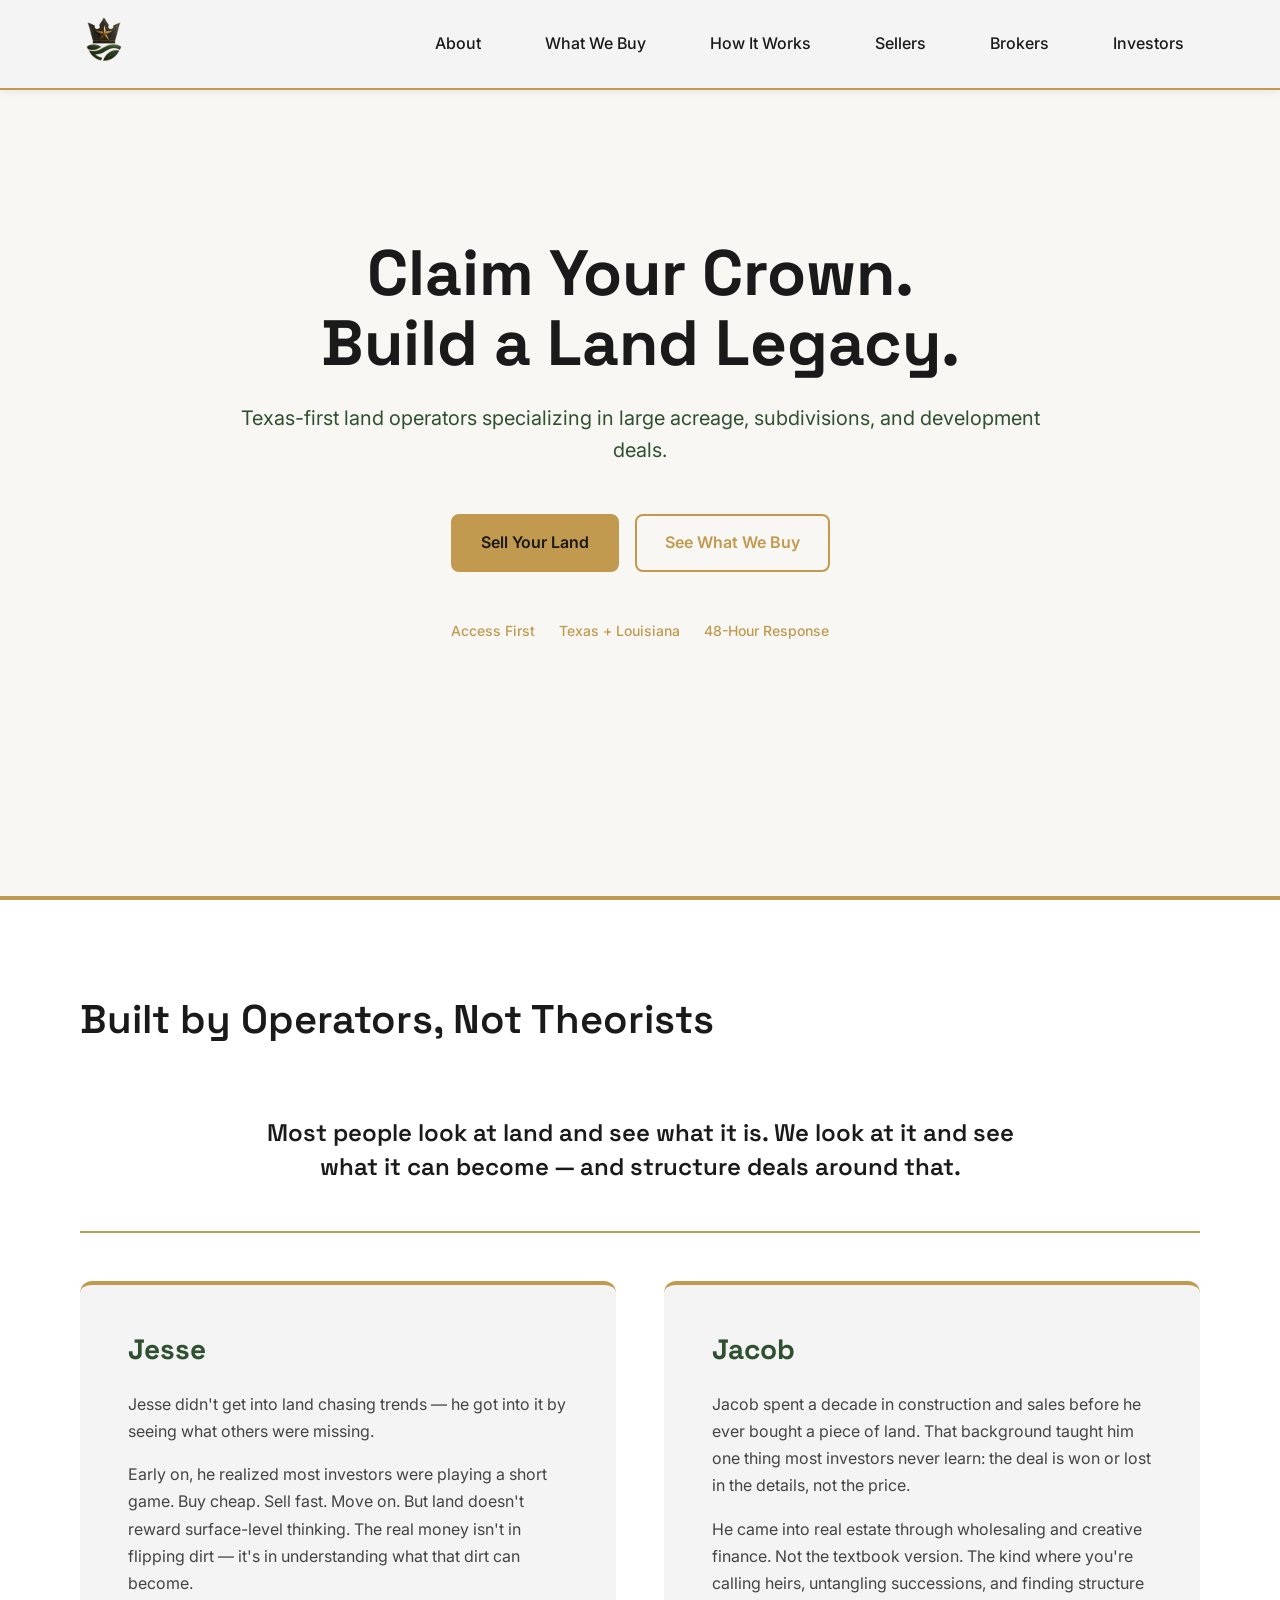
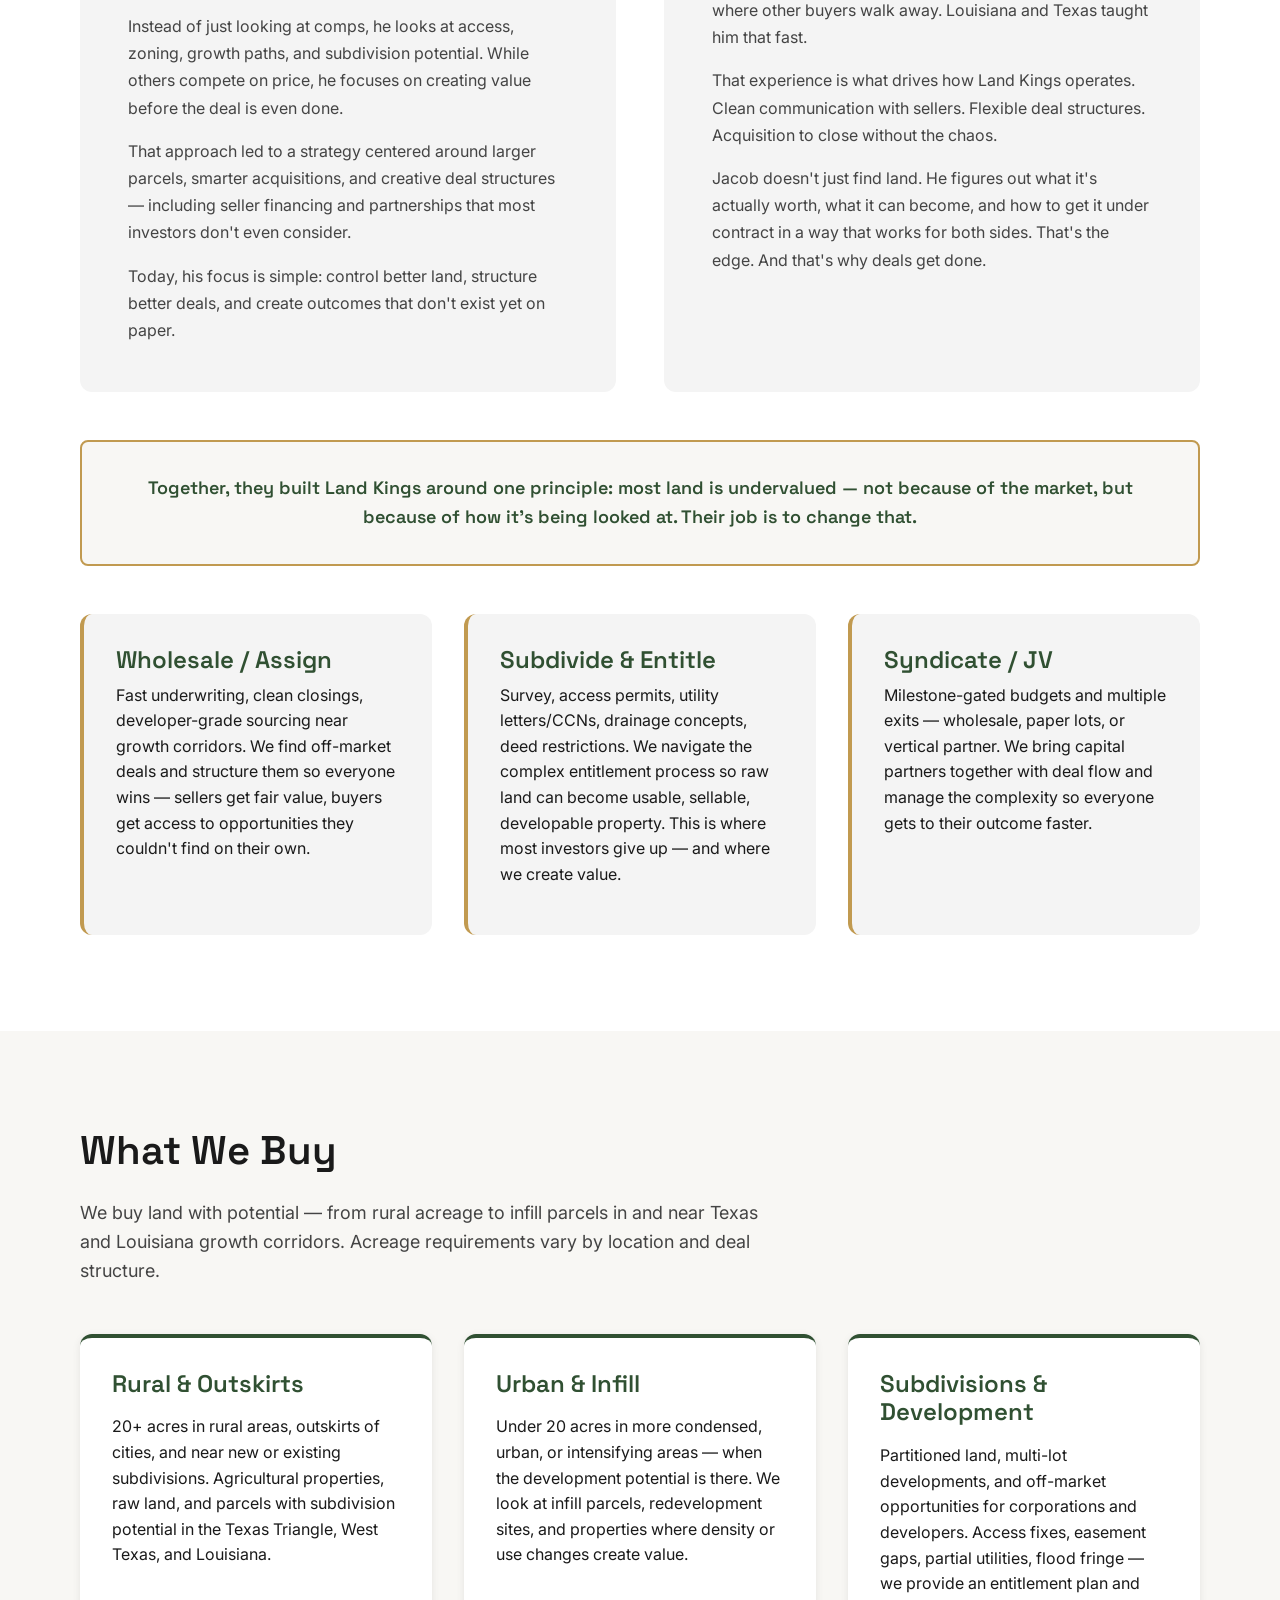
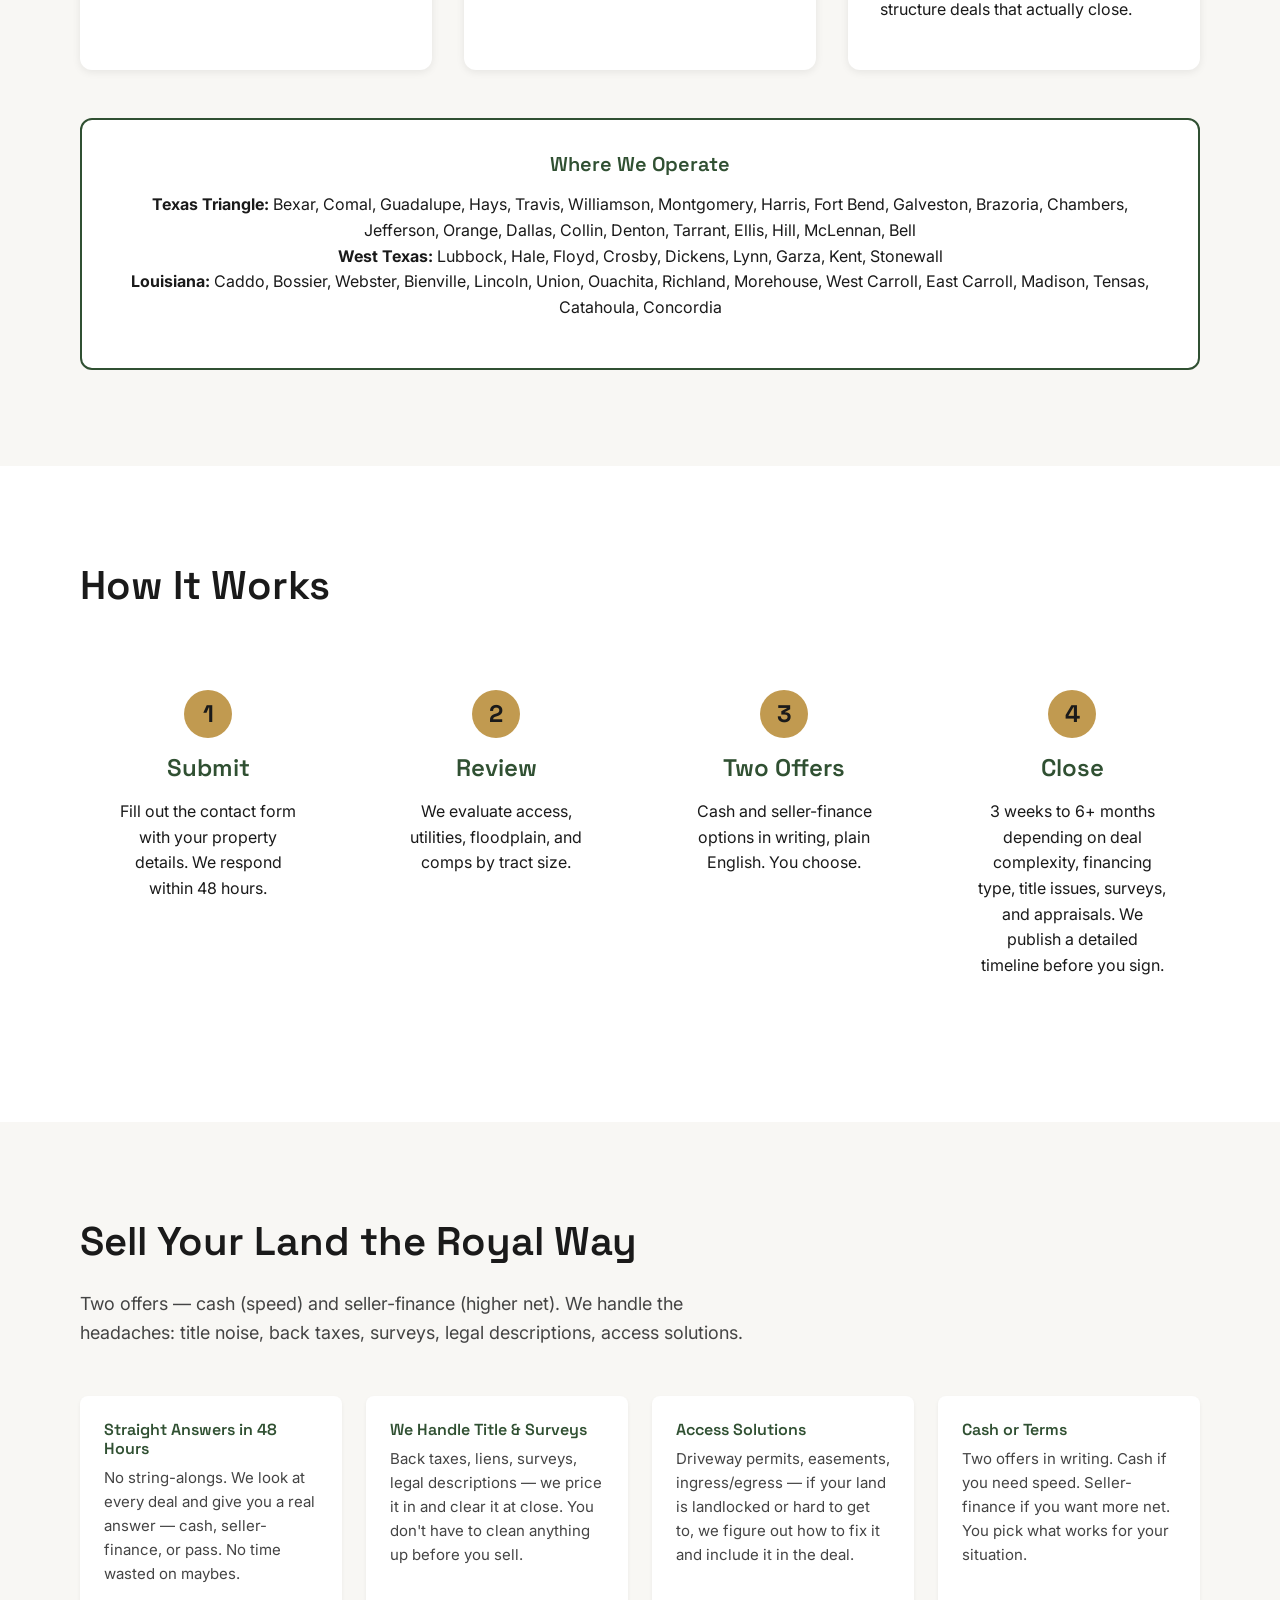
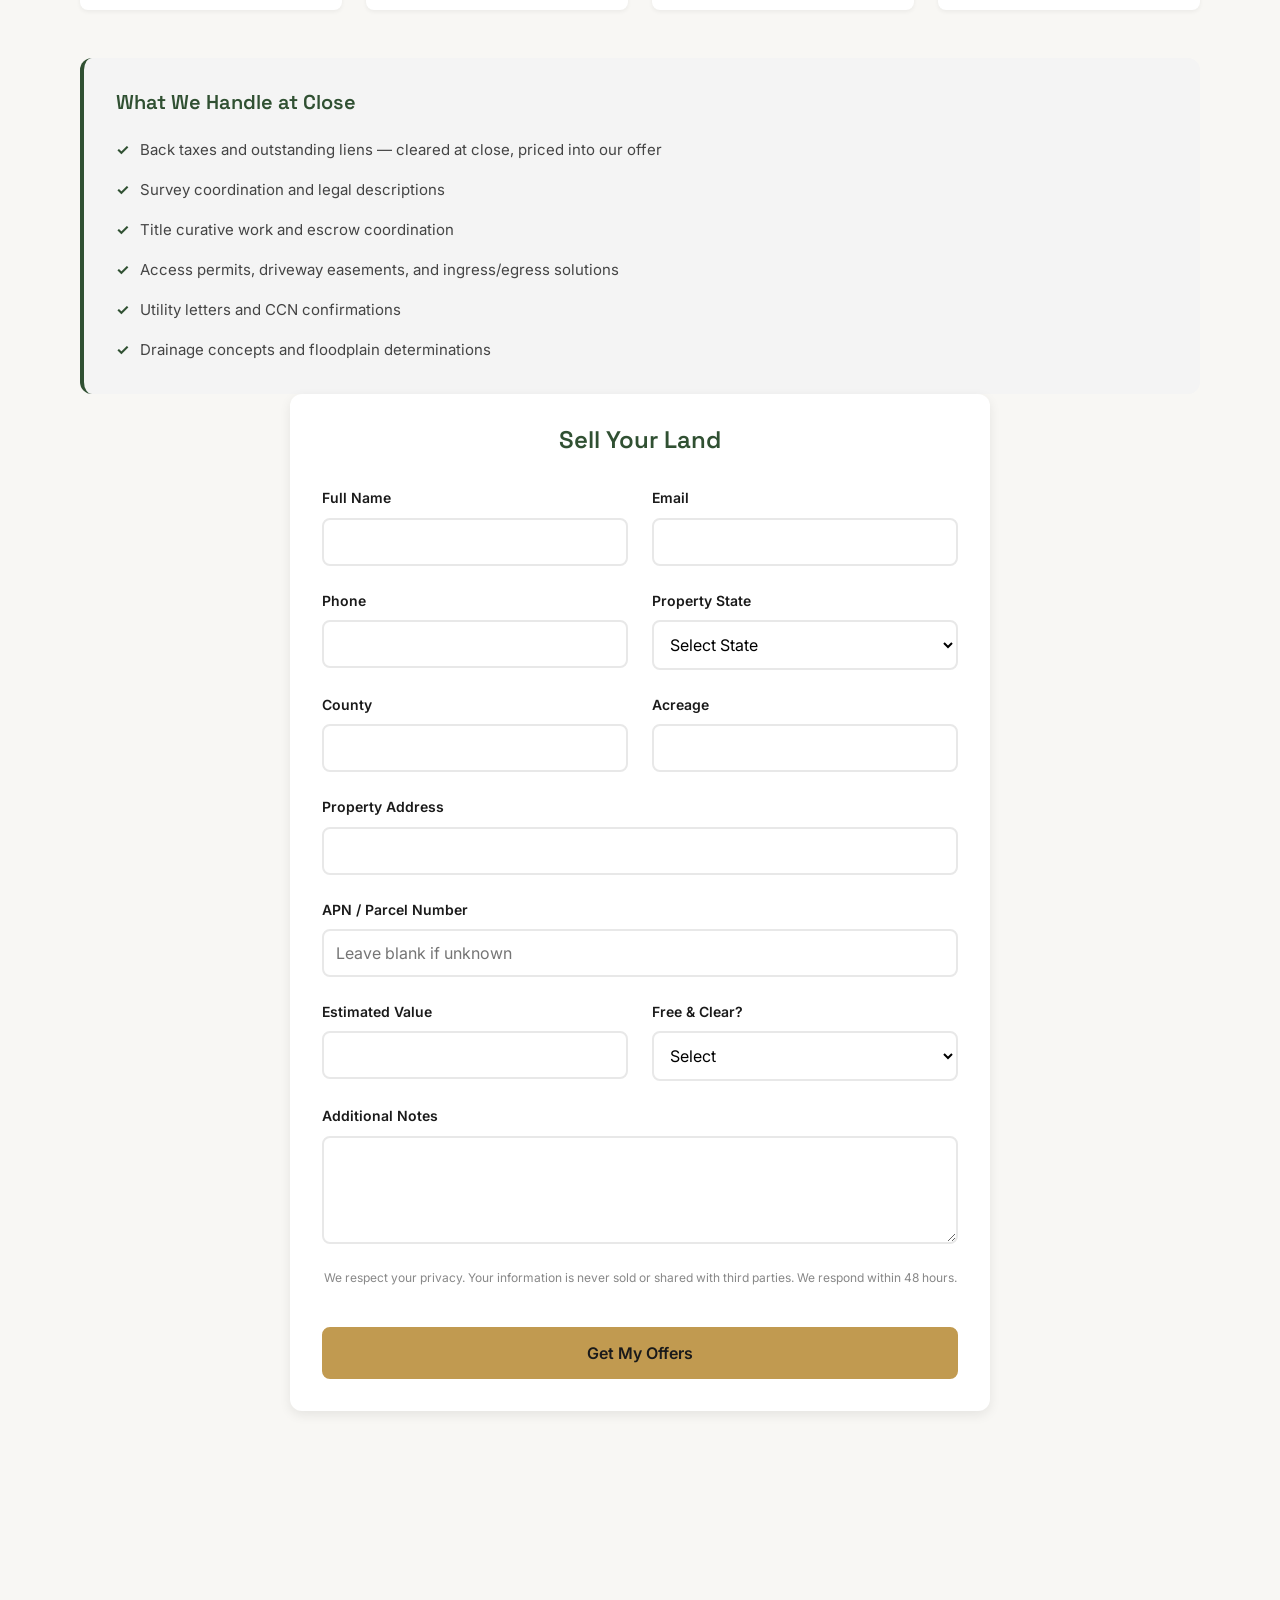
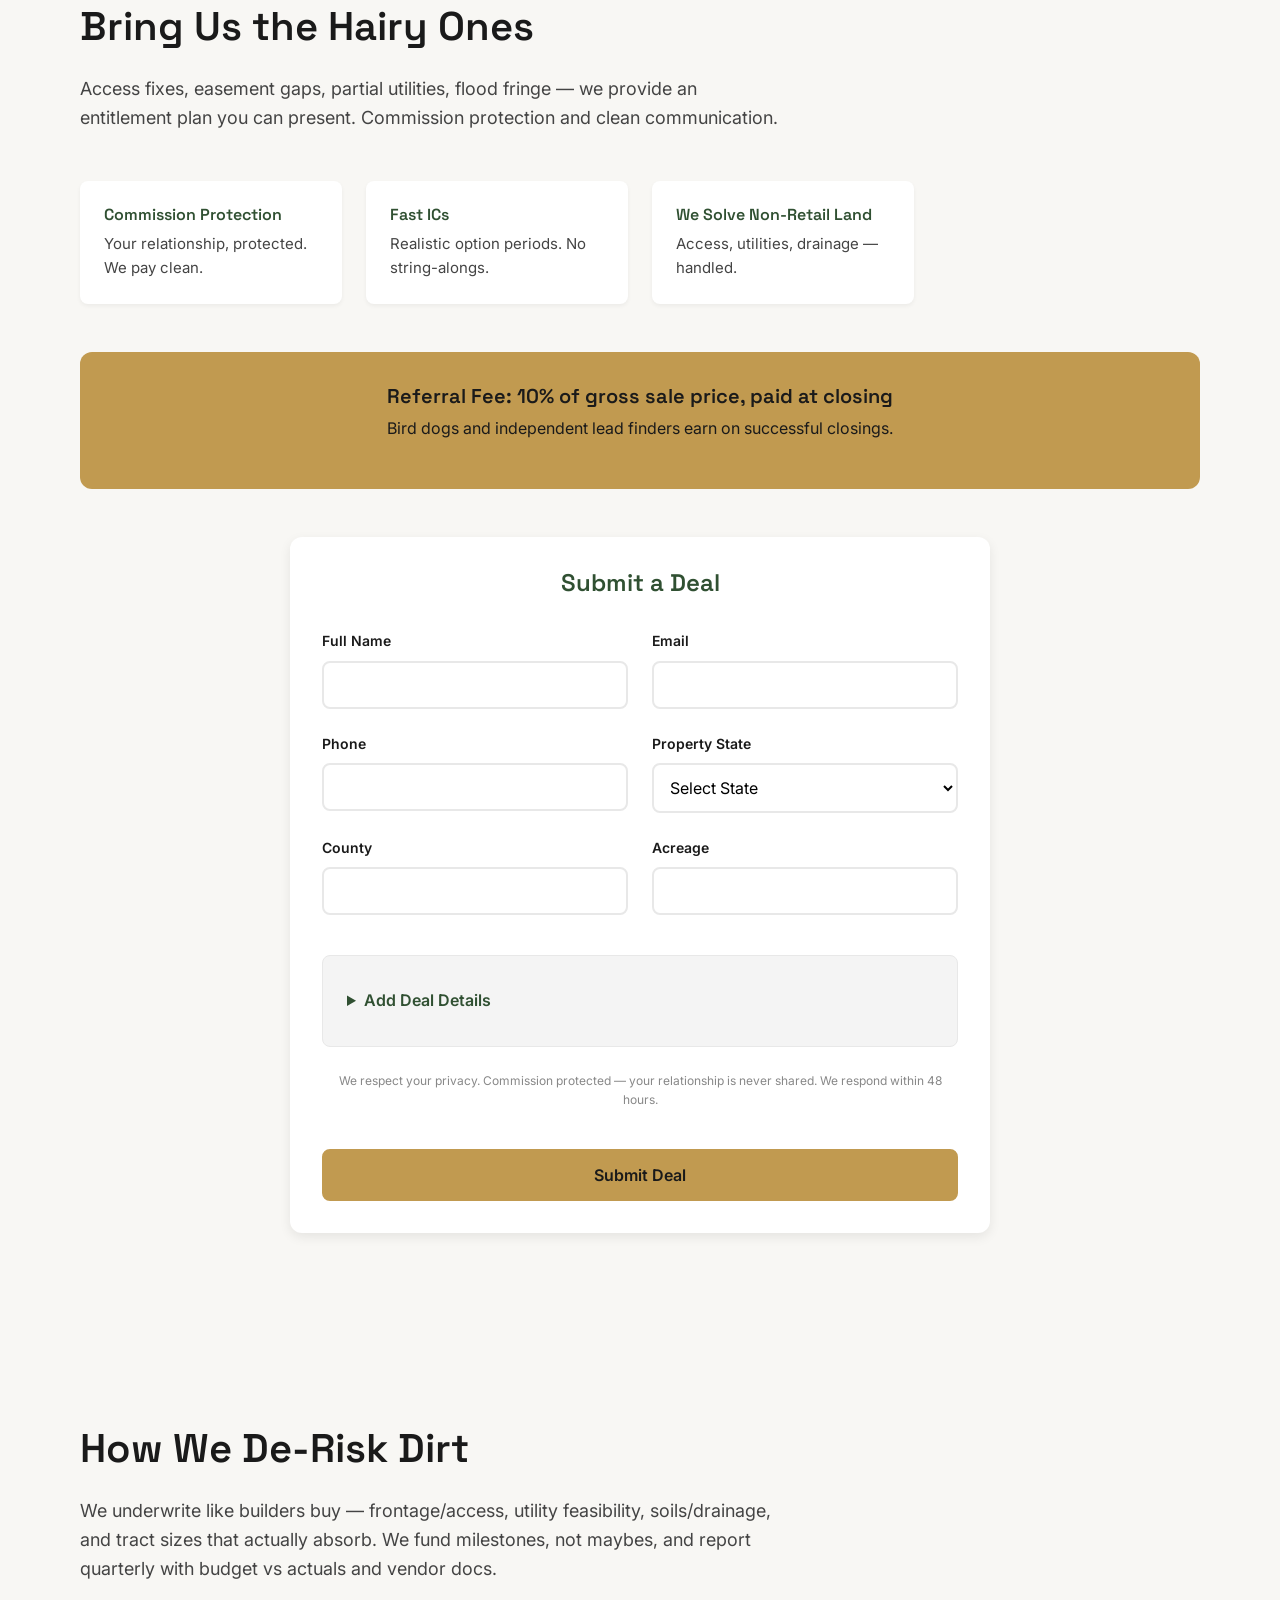
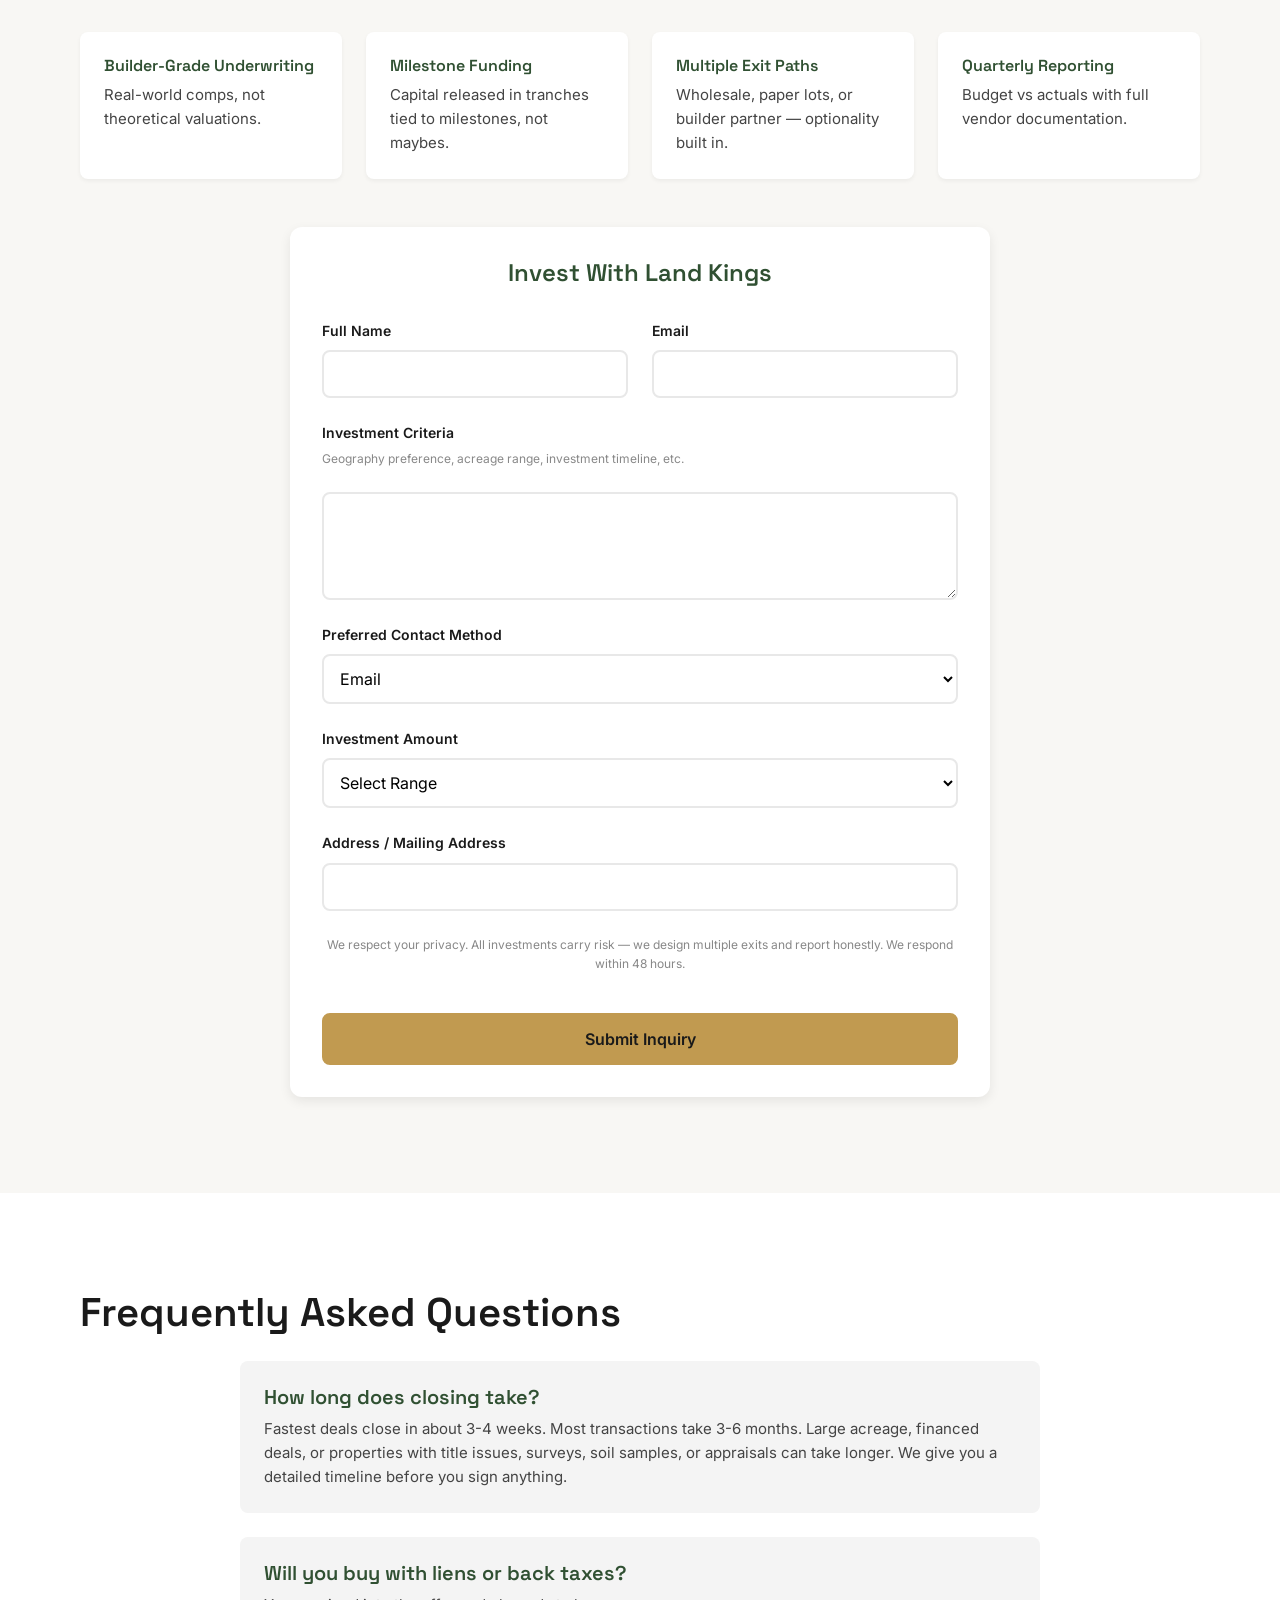
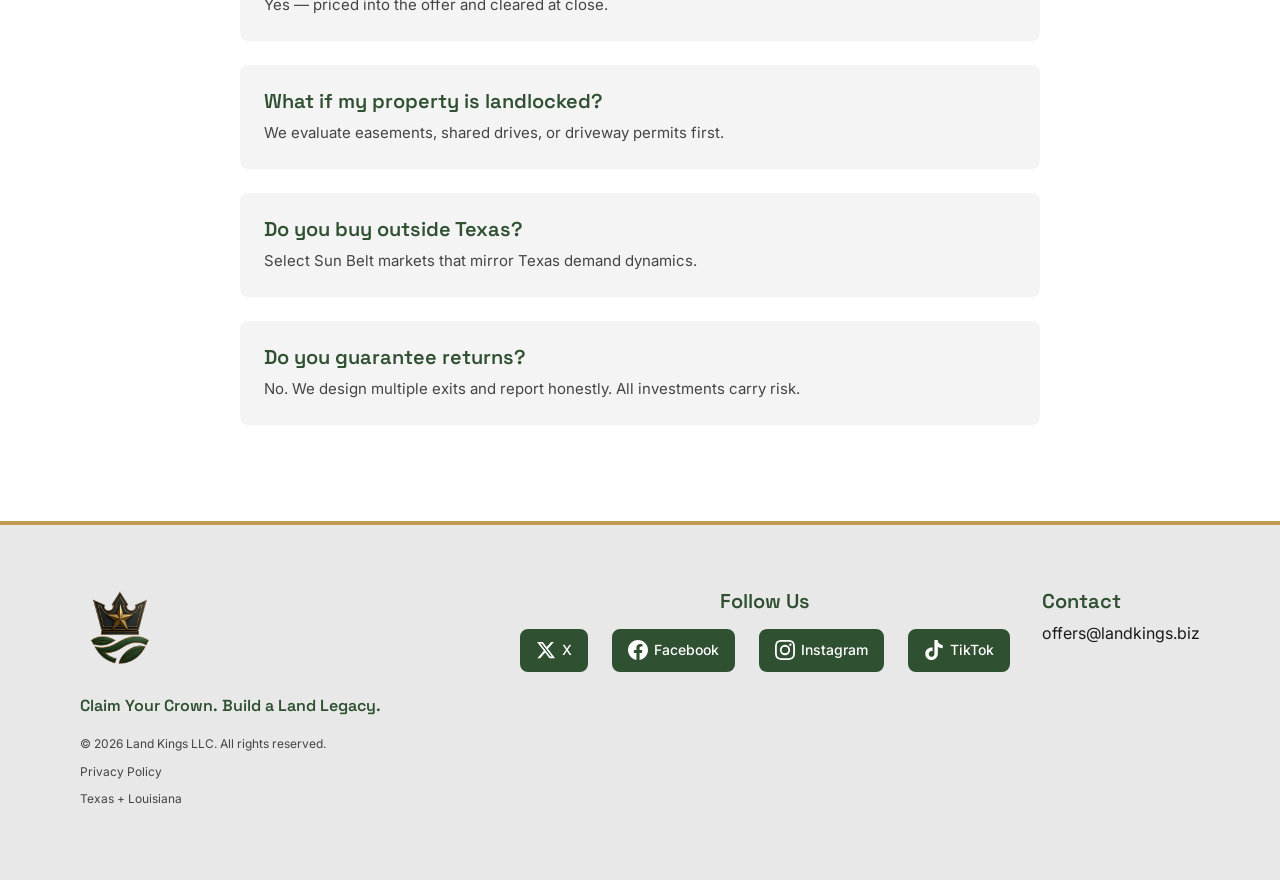
==== commit 58adfe7f: "Update Jacob's bio with new background and deal approach Co-Authored-By: Claude Opus 4.7 <noreply@an" ====
--- a/index.html
+++ b/index.html
@@ -153,10 +153,10 @@
 
         <div class="founder">
           <h3>Jacob</h3>
-          <p>While most people in real estate stay in their lane, Jacob built his edge by understanding how deals actually come together from start to finish.</p>
-          <p>His strength isn't just finding opportunities — it's making them work. From acquisition to negotiation to execution, he focuses on the details that determine whether a deal closes… or falls apart.</p>
-          <p>Where others see complications, he sees structure. Where others hesitate, he finds leverage. That shows up in how Land Kings operates today: clean deal flow, strong seller communication, flexible structuring, and execution that actually closes.</p>
-          <p>Because at the end of the day, a deal isn't real until it's finished. And his role is making sure it gets there.</p>
+          <p>Jacob spent a decade in construction and sales before he ever bought a piece of land. That background taught him one thing most investors never learn: the deal is won or lost in the details, not the price.</p>
+          <p>He came into real estate through wholesaling and creative finance. Not the textbook version. The kind where you're calling heirs, untangling successions, and finding structure where other buyers walk away. Louisiana and Texas taught him that fast.</p>
+          <p>That experience is what drives how Land Kings operates. Clean communication with sellers. Flexible deal structures. Acquisition to close without the chaos.</p>
+          <p>Jacob doesn't just find land. He figures out what it's actually worth, what it can become, and how to get it under contract in a way that works for both sides. That's the edge. And that's why deals get done.</p>
         </div>
       </div>
 
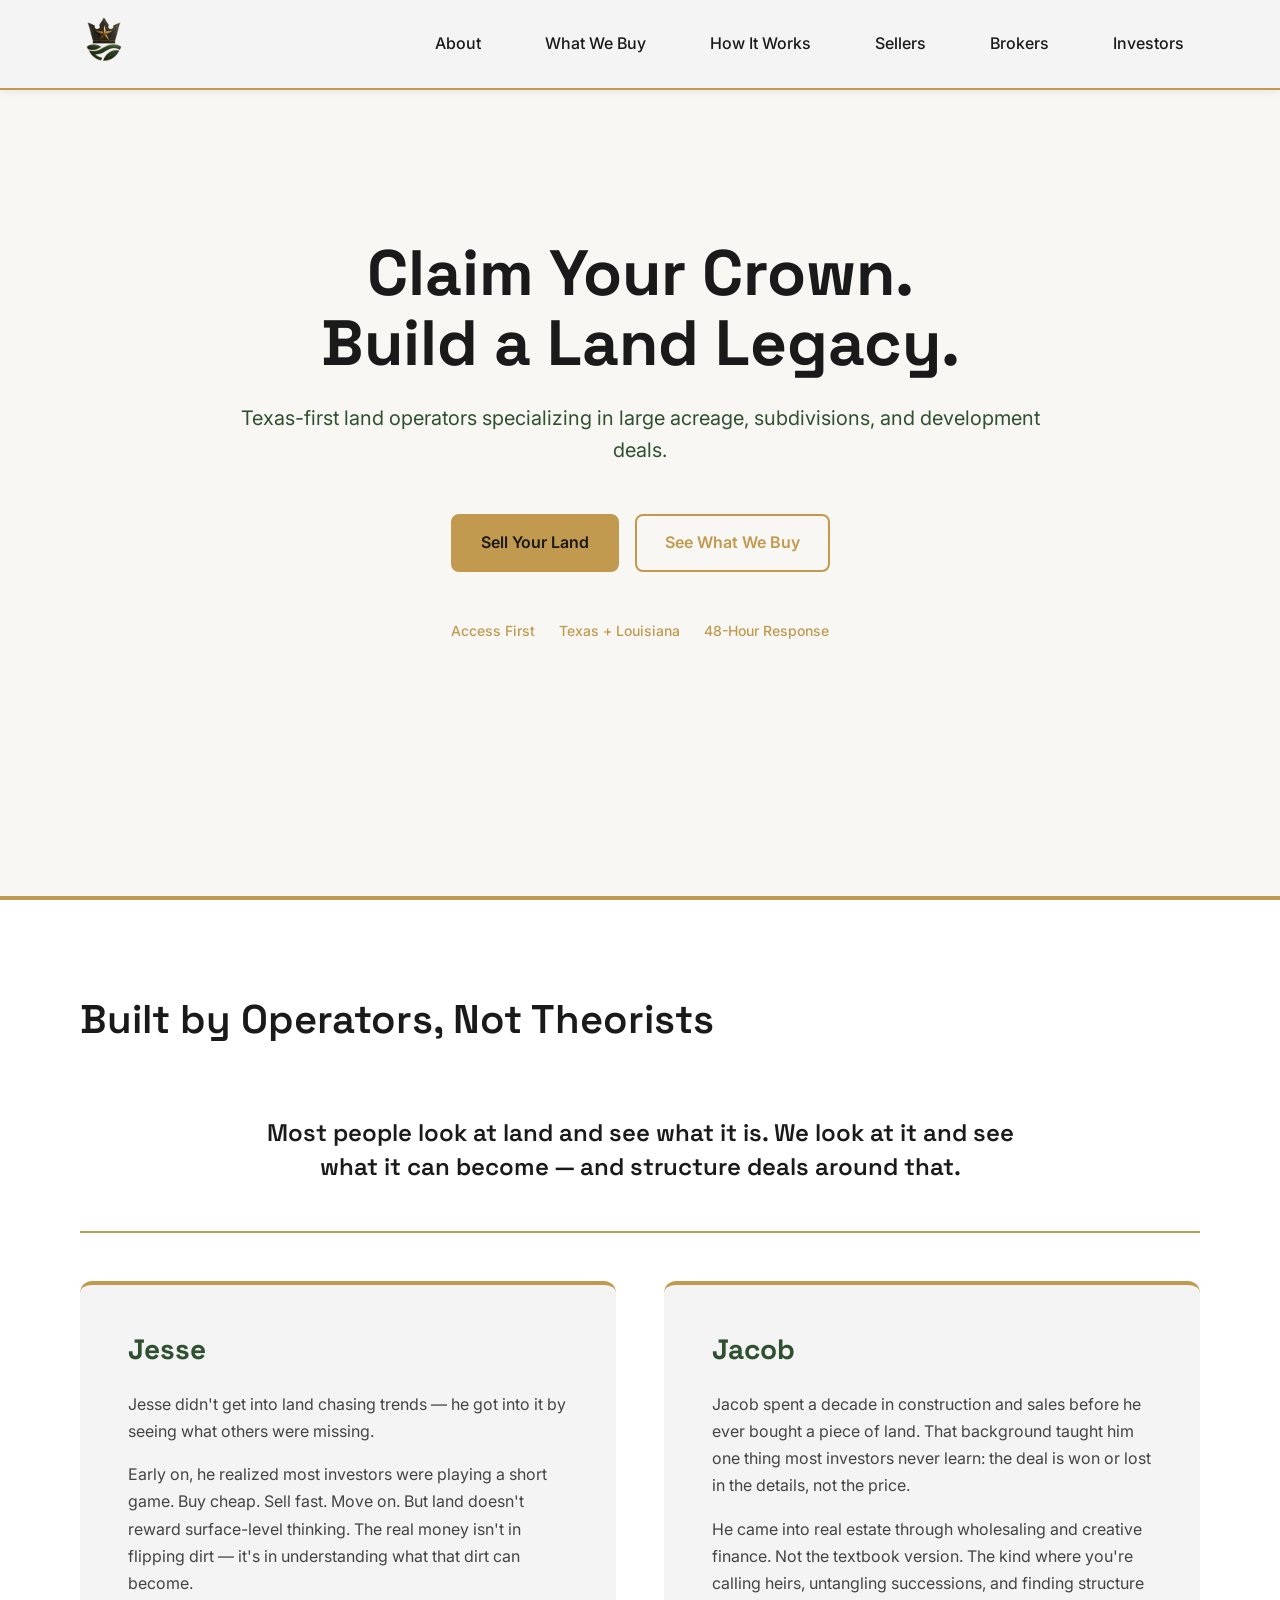
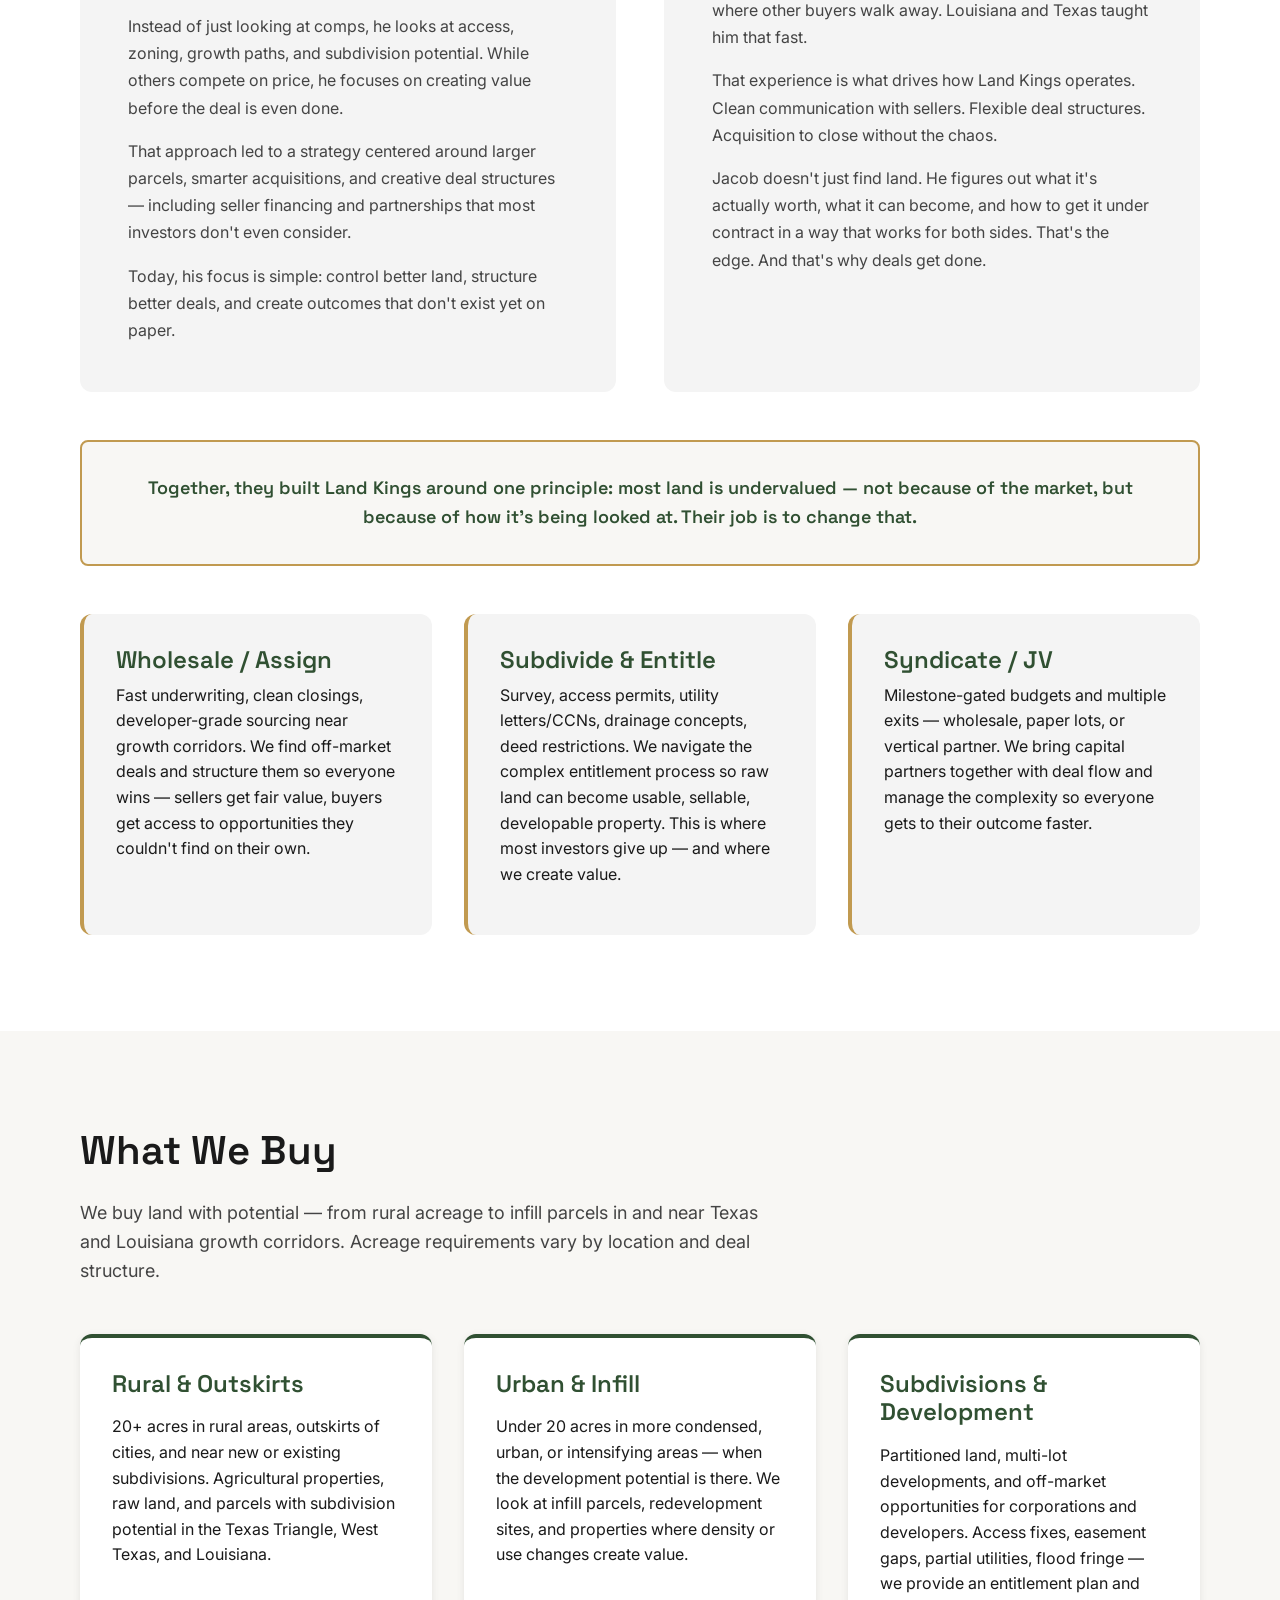
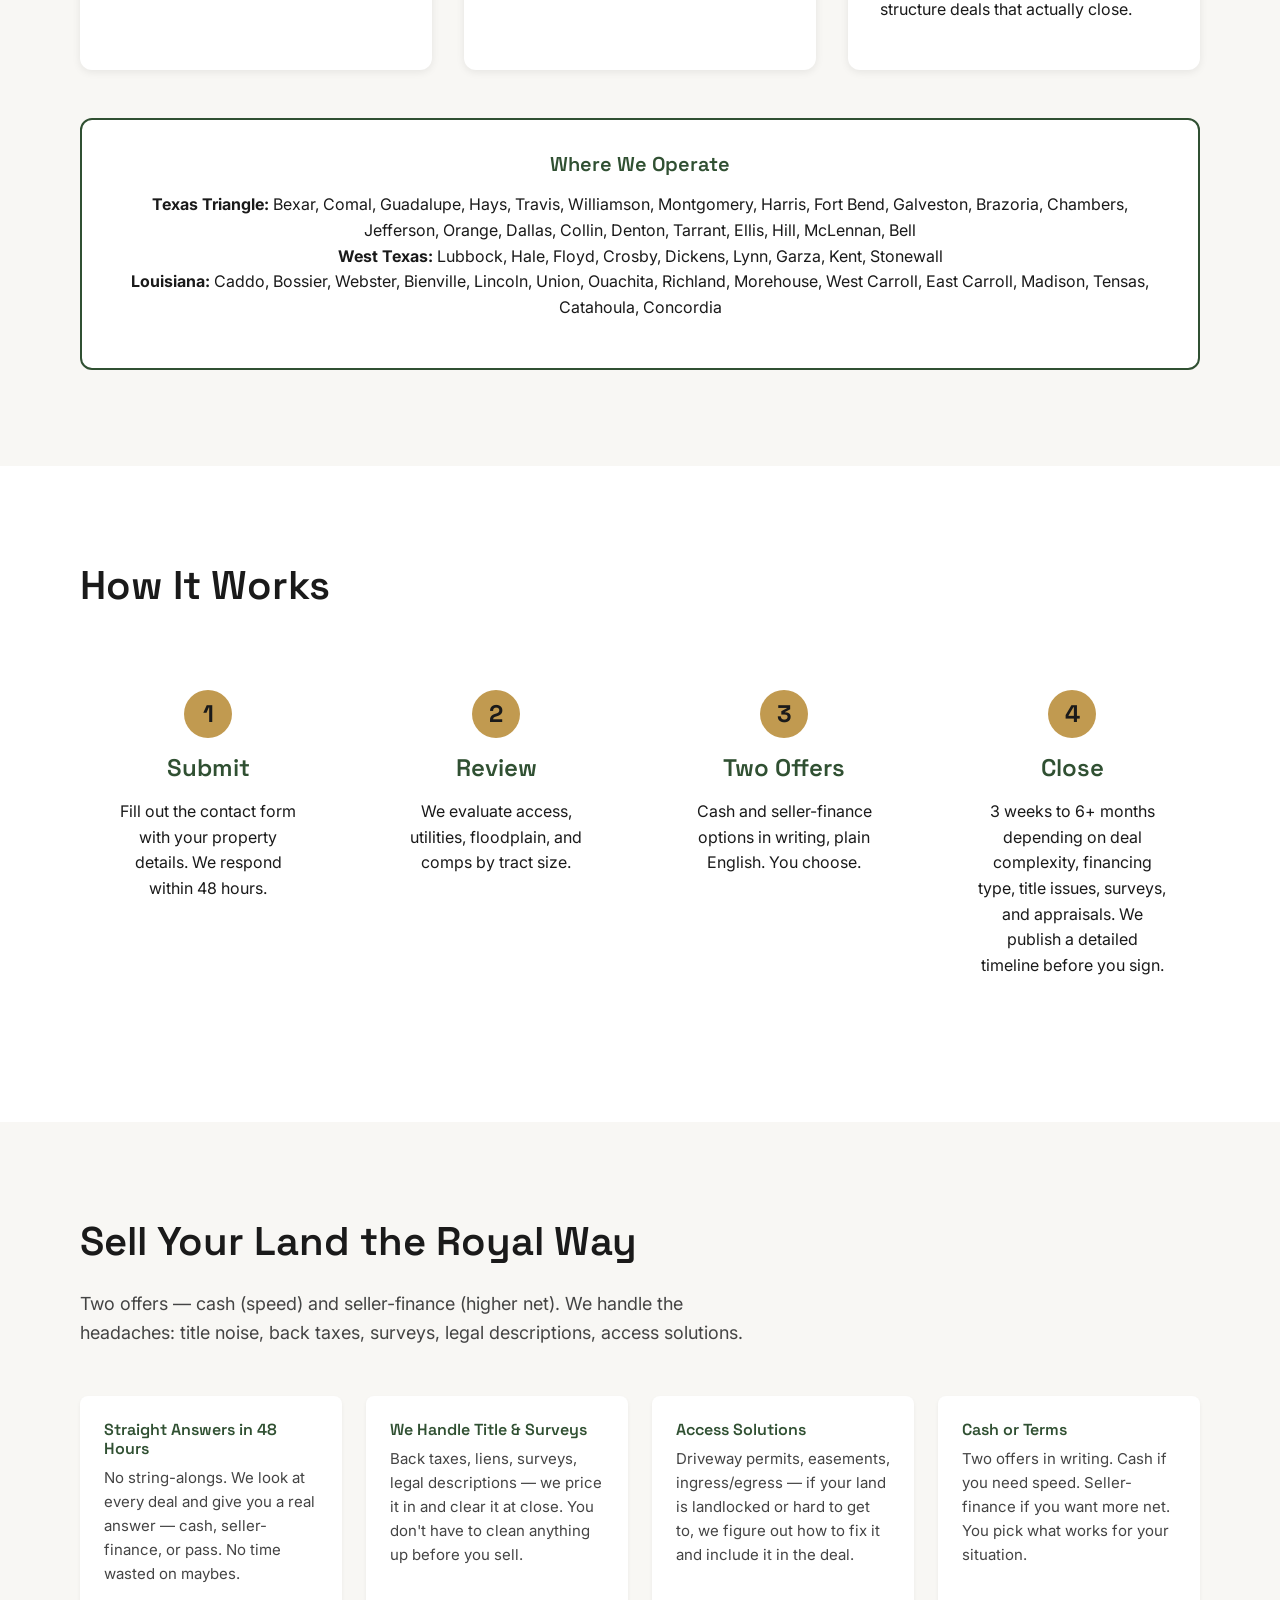
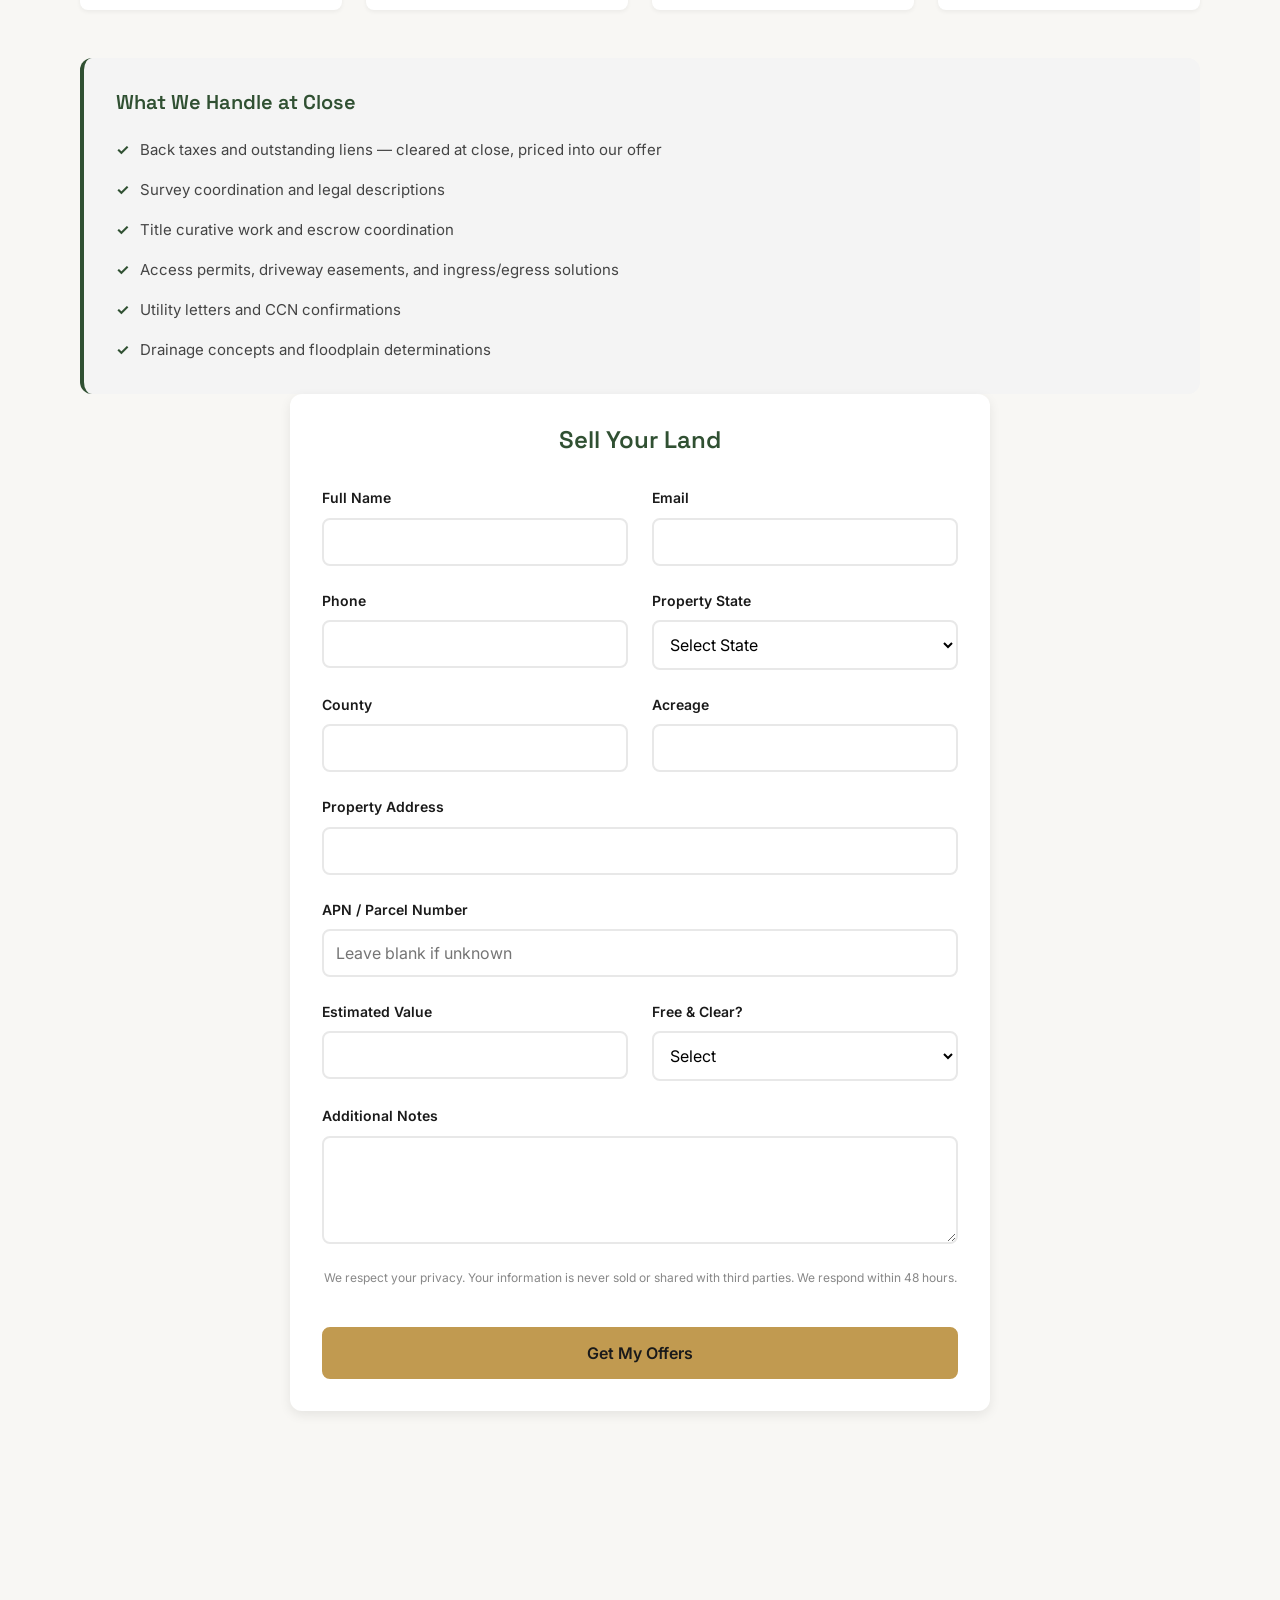
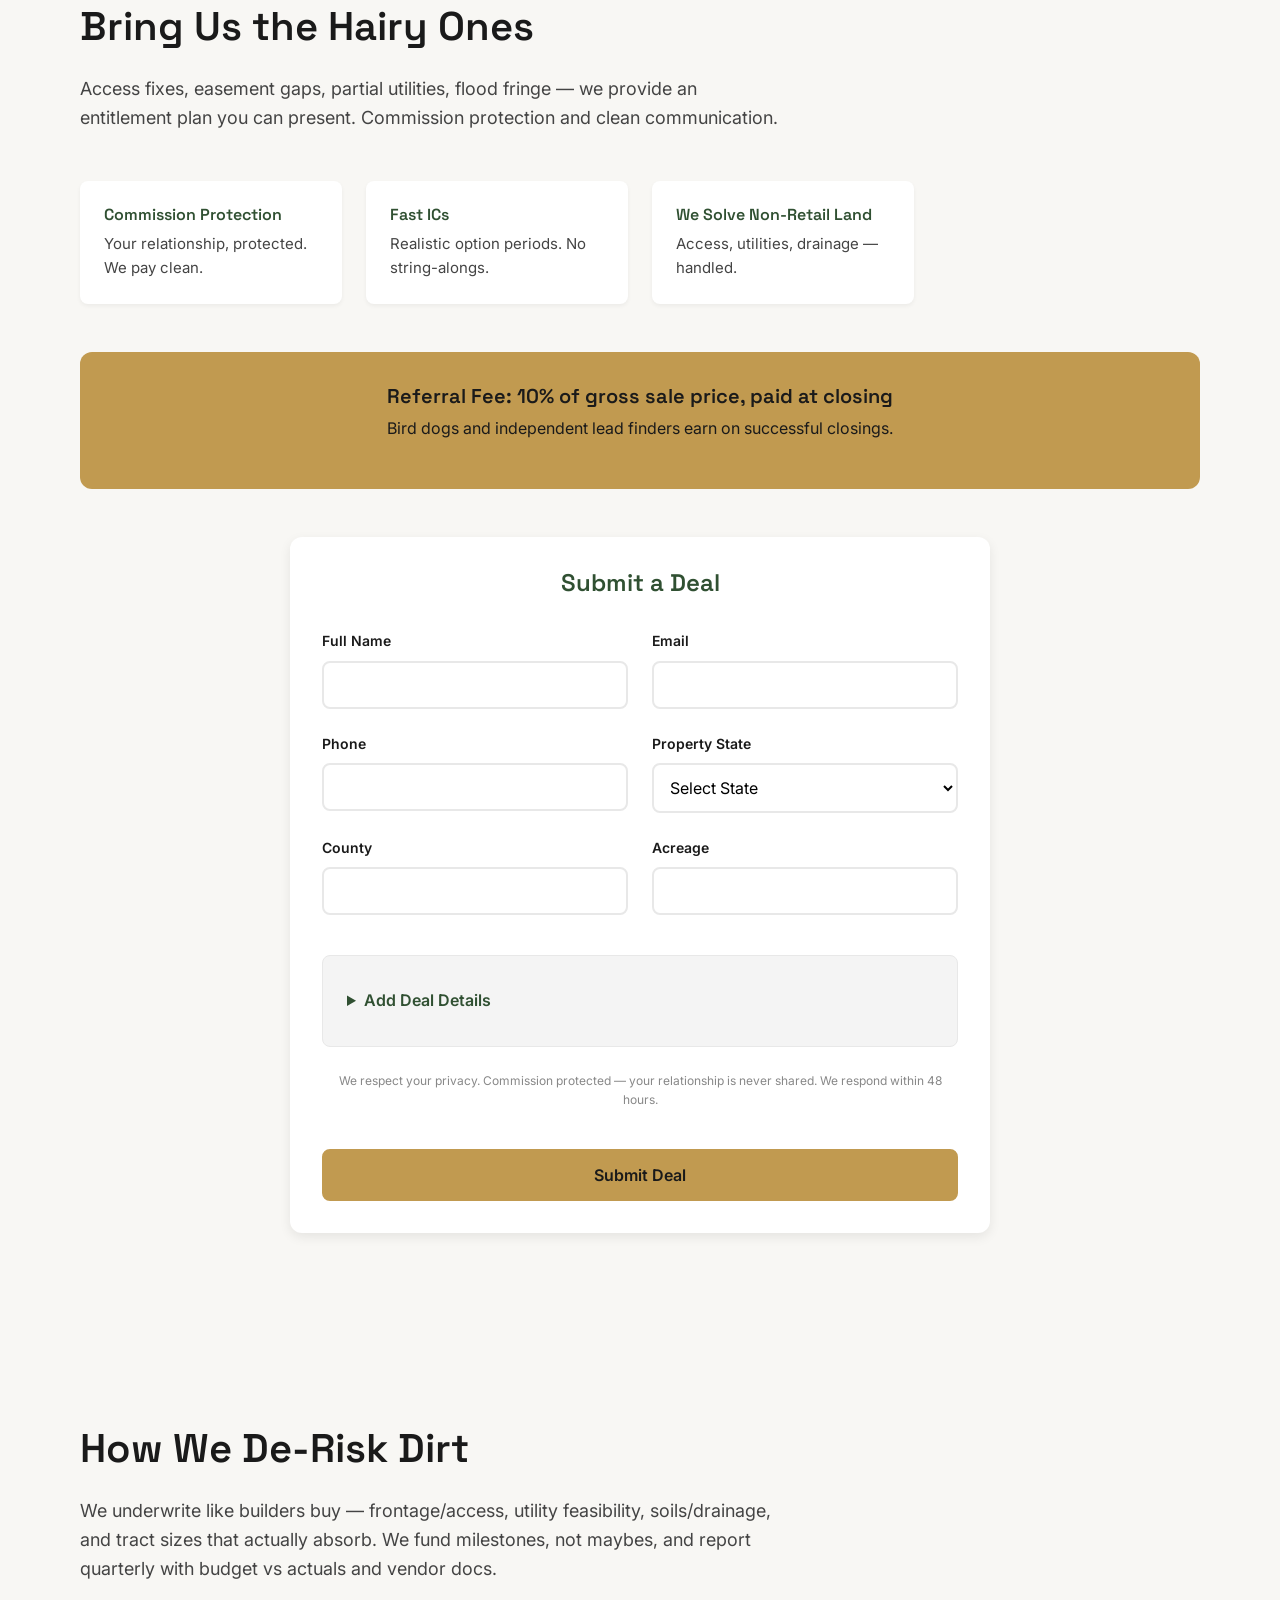
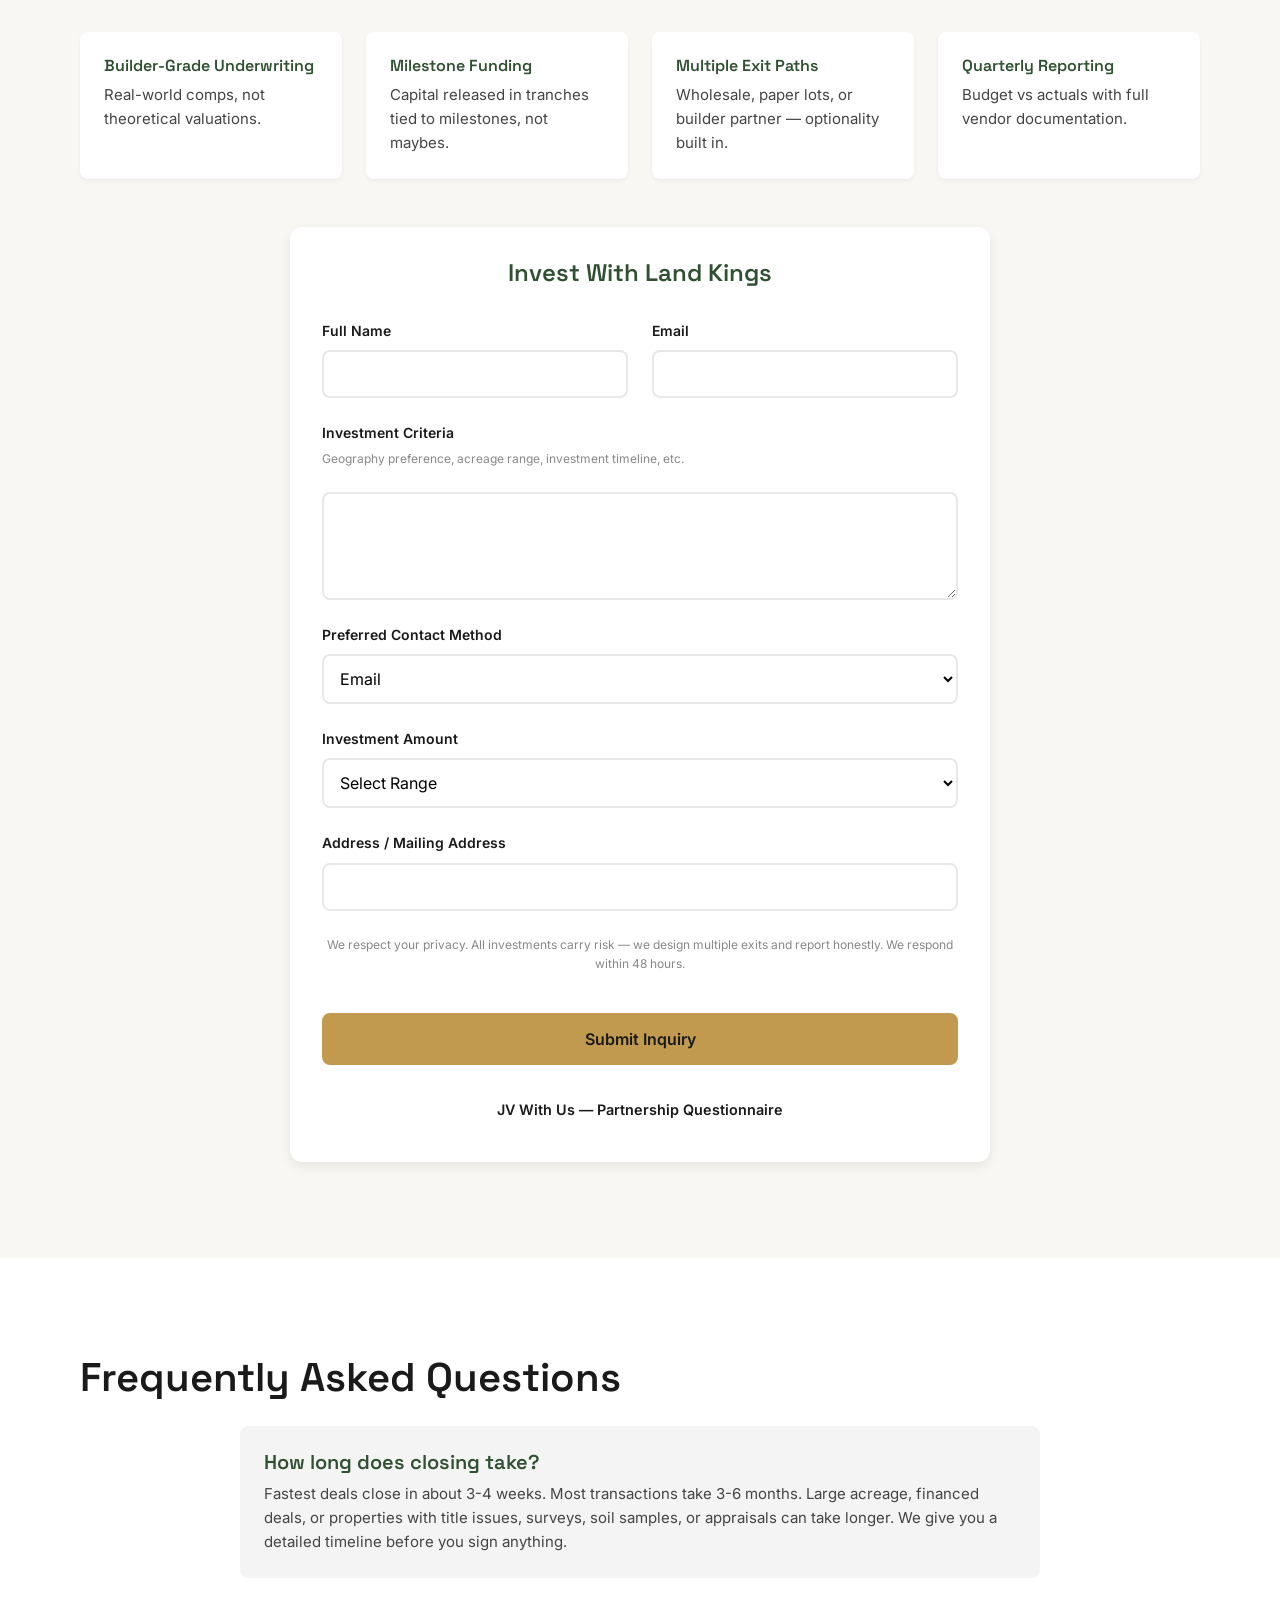
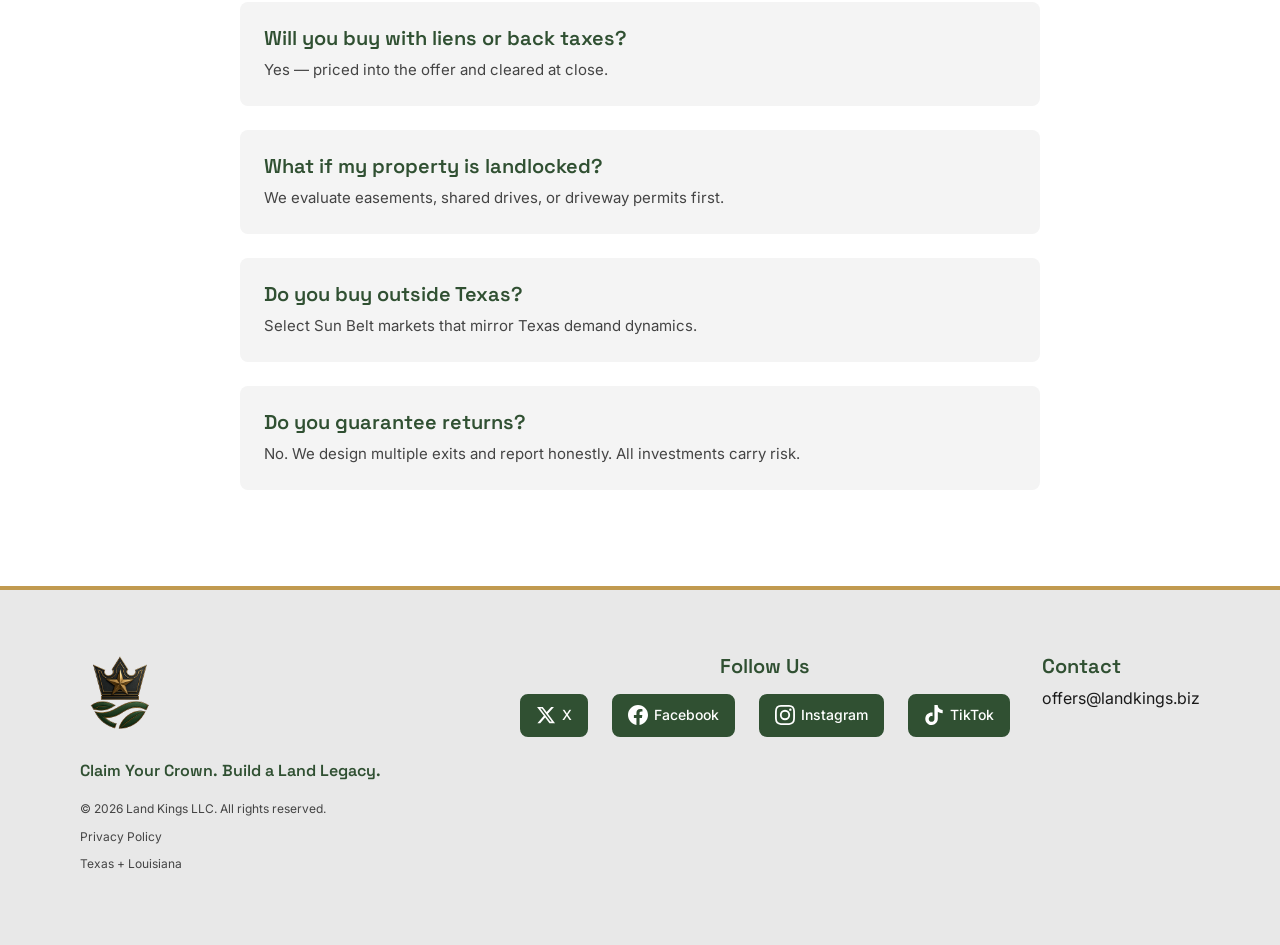
==== commit 2e0cf5d2: "feat: CRM form routing via Cloudflare Worker + JV modal - All 3 forms now post to crm-forwarder.lkde" ====
--- a/index.html
+++ b/index.html
@@ -56,7 +56,7 @@
 
   <!-- Open Graph / Social -->
   <meta property="og:type" content="website">
-  <meta property="og:url" content="https://land-kings.github.io/landkings.github.io/">
+  <meta property="og:url" content="https://landkings.biz/">
   <meta property="og:title" content="Land Kings — Claim Your Crown. Build a Land Legacy.">
   <meta property="og:description" content="Texas-first land operators buying large acreage, subdivisions, and development deals. Two offers — cash or seller-finance. 48-hour response.">
   <meta property="og:image" content="https://imagedelivery.net/Y41bc5Xnlp9GD3lKk5db4w/11818523-c358-4c9c-34fe-db2b6c150b00/public">
@@ -276,7 +276,8 @@
       <!-- Seller Form -->
       <div class="form-container">
         <h3>Sell Your Land</h3>
-        <form action="https://formspree.io/f/mykljznr" method="POST" class="contact-form">
+        <form action="#" method="POST" class="contact-form" onsubmit="handleSellerSubmit(event)">
+          <input type="hidden" name="submitterType" value="seller">
           <input type="hidden" name="_subject" value="Land Seller Inquiry">
 
           <div class="form-row">
@@ -383,7 +384,8 @@
       <!-- Birddog Form -->
       <div class="form-container">
         <h3>Submit a Deal</h3>
-        <form action="https://formspree.io/f/mykljznr" method="POST" class="contact-form">
+        <form action="#" method="POST" class="contact-form" onsubmit="handleBirddogSubmit(event)">
+          <input type="hidden" name="submitterType" value="broker">
           <input type="hidden" name="_subject" value="Birddog Deal Submission">
 
           <div class="form-row">
@@ -514,7 +516,8 @@
       <!-- Investor Form -->
       <div class="form-container">
         <h3>Invest With Land Kings</h3>
-        <form action="https://formspree.io/f/mykljznr" method="POST" class="contact-form">
+        <form action="#" method="POST" class="contact-form" onsubmit="handleInvestorSubmit(event)">
+          <input type="hidden" name="submitterType" value="investor">
           <input type="hidden" name="_subject" value="Investor Inquiry">
 
           <div class="form-row">
@@ -563,6 +566,97 @@
 
           <button type="submit" class="btn btn-primary btn-full">Submit Inquiry</button>
         </form>
+
+        <div style="text-align:center;margin-top:1.5rem;">
+          <button onclick="openJVModal()" style="background:transparent;border:2px solid var(--royal-gold);color:var(--royal-gold);padding:0.75rem 1.5rem;border-radius:6px;cursor:pointer;font-weight:600;transition:all 0.2s;font-family:inherit;font-size:0.9rem;">
+            JV With Us — Partnership Questionnaire
+          </button>
+        </div>
+      </div>
+
+      <!-- JV Modal -->
+      <div id="jvModal" style="display:none;position:fixed;top:0;left:0;width:100%;height:100%;background:rgba(0,0,0,0.75);z-index:9999;justify-content:center;align-items:center;">
+        <div style="background:#fff;max-width:600px;width:92%;max-height:90vh;overflow-y:auto;border-radius:12px;padding:2rem;position:relative;font-family:inherit;box-shadow:0 20px 60px rgba(0,0,0,0.3);">
+          <button onclick="closeJVModal()" style="position:absolute;top:1rem;right:1rem;background:none;border:none;font-size:1.5rem;cursor:pointer;color:#999;line-height:1;">✕</button>
+          <h3 style="margin-bottom:0.5rem;color:var(--regal-black);">JV With Land Kings — Partnership Questionnaire</h3>
+          <p style="color:#666;font-size:0.875rem;margin-bottom:1.5rem;">Tell us about yourself and the partnership you're looking for. We review submissions every Friday.</p>
+          
+          <form id="jvForm" onsubmit="handleJVSubmit(event)">
+            <input type="hidden" name="submitterType" value="investor">
+            <div style="display:grid;gap:1rem;">
+              <div style="display:grid;grid-template-columns:1fr 1fr;gap:1rem;">
+                <div>
+                  <label style="display:block;font-size:0.875rem;font-weight:600;margin-bottom:0.25rem;">Full Name *</label>
+                  <input type="text" name="name" required style="width:100%;padding:0.625rem;border:1px solid #ddd;border-radius:6px;font-size:0.875rem;box-sizing:border-box;">
+                </div>
+                <div>
+                  <label style="display:block;font-size:0.875rem;font-weight:600;margin-bottom:0.25rem;">Email *</label>
+                  <input type="email" name="email" required style="width:100%;padding:0.625rem;border:1px solid #ddd;border-radius:6px;font-size:0.875rem;box-sizing:border-box;">
+                </div>
+              </div>
+              <div>
+                <label style="display:block;font-size:0.875rem;font-weight:600;margin-bottom:0.25rem;">Phone *</label>
+                <input type="tel" name="phone" required style="width:100%;padding:0.625rem;border:1px solid #ddd;border-radius:6px;font-size:0.875rem;box-sizing:border-box;">
+              </div>
+              <div>
+                <label style="display:block;font-size:0.875rem;font-weight:600;margin-bottom:0.25rem;">JV Structure *</label>
+                <select name="jvType" required style="width:100%;padding:0.625rem;border:1px solid #ddd;border-radius:6px;font-size:0.875rem;">
+                  <option value="">Select structure</option>
+                  <option value="equity_partner">Equity Partner — co-invest in deal</option>
+                  <option value="capital_stack">Capital Stack Position — pref/debt</option>
+                  <option value="joint_venture">Joint Venture — specific deal</option>
+                  <option value="syndication">Syndication — passive investor pool</option>
+                  <option value="referral_partner">Referral Partner — bring deals for %</option>
+                  <option value="other">Other — describe below</option>
+                </select>
+              </div>
+              <div>
+                <label style="display:block;font-size:0.875rem;font-weight:600;margin-bottom:0.25rem;">Capital Available *</label>
+                <select name="capitalAvailable" required style="width:100%;padding:0.625rem;border:1px solid #ddd;border-radius:6px;font-size:0.875rem;">
+                  <option value="">Select range</option>
+                  <option value="10k-50k">$10k – $50k</option>
+                  <option value="50k-100k">$50k – $100k</option>
+                  <option value="100k-250k">$100k – $250k</option>
+                  <option value="250k-500k">$250k – $500k</option>
+                  <option value="500k-1m">$500k – $1M</option>
+                  <option value="1m+">$1M+</option>
+                </select>
+              </div>
+              <div>
+                <label style="display:block;font-size:0.875rem;font-weight:600;margin-bottom:0.25rem;">Preferred Deal Size</label>
+                <select name="dealSizePreference" style="width:100%;padding:0.625rem;border:1px solid #ddd;border-radius:6px;font-size:0.875rem;">
+                  <option value="">Select range</option>
+                  <option value="under-100k">Under $100k</option>
+                  <option value="100k-250k">$100k – $250k</option>
+                  <option value="250k-500k">$250k – $500k</option>
+                  <option value="500k-1m">$500k – $1M</option>
+                  <option value="1m+">$1M+</option>
+                  <option value="any">Any size</option>
+                </select>
+              </div>
+              <div>
+                <label style="display:block;font-size:0.875rem;font-weight:600;margin-bottom:0.25rem;">Investment Experience</label>
+                <select name="investmentExperience" style="width:100%;padding:0.625rem;border:1px solid #ddd;border-radius:6px;font-size:0.875rem;">
+                  <option value="">Select level</option>
+                  <option value="first_time">First-time investor</option>
+                  <option value="1-3_deals">1–3 deals</option>
+                  <option value="4-10_deals">4–10 deals</option>
+                  <option value="10+_deals">10+ deals</option>
+                </select>
+              </div>
+              <div>
+                <label style="display:block;font-size:0.875rem;font-weight:600;margin-bottom:0.25rem;">Geographic Focus</label>
+                <input type="text" name="geographicFocus" placeholder="e.g. East Texas, North Louisiana, DFW" style="width:100%;padding:0.625rem;border:1px solid #ddd;border-radius:6px;font-size:0.875rem;box-sizing:border-box;">
+              </div>
+              <div>
+                <label style="display:block;font-size:0.875rem;font-weight:600;margin-bottom:0.25rem;">Tell us about your background and what you're looking for</label>
+                <textarea name="notes" rows="3" placeholder="Anything that helps us understand the fit — background, preferred deal types, timeline, etc." style="width:100%;padding:0.625rem;border:1px solid #ddd;border-radius:6px;font-size:0.875rem;box-sizing:border-box;resize:vertical;"></textarea>
+              </div>
+            </div>
+            <button type="submit" class="btn btn-primary btn-full" style="margin-top:1.5rem;width:100%;">Submit Application</button>
+            <p style="font-size:0.75rem;color:#999;text-align:center;margin-top:0.75rem;">We review JV applications every Friday. Expect a response within 5 business days.</p>
+          </form>
+        </div>
       </div>
     </div>
   </section>
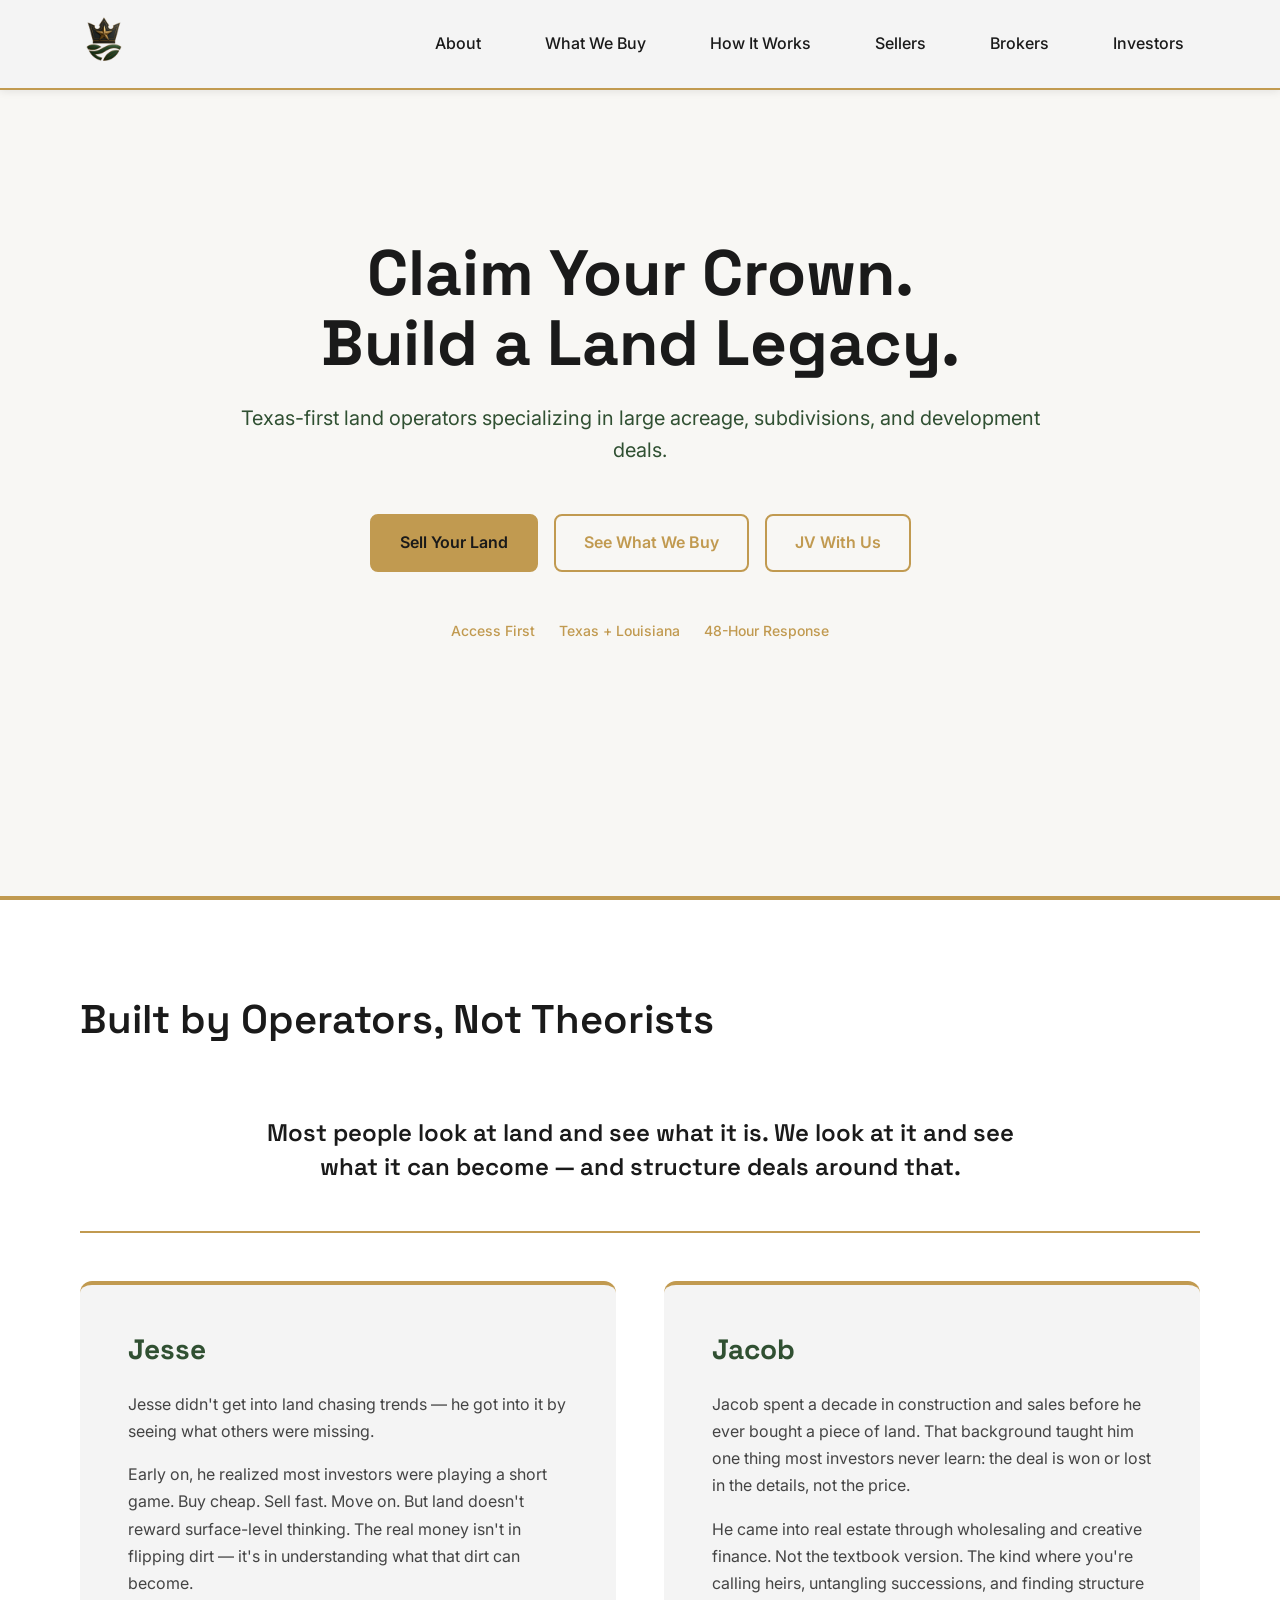
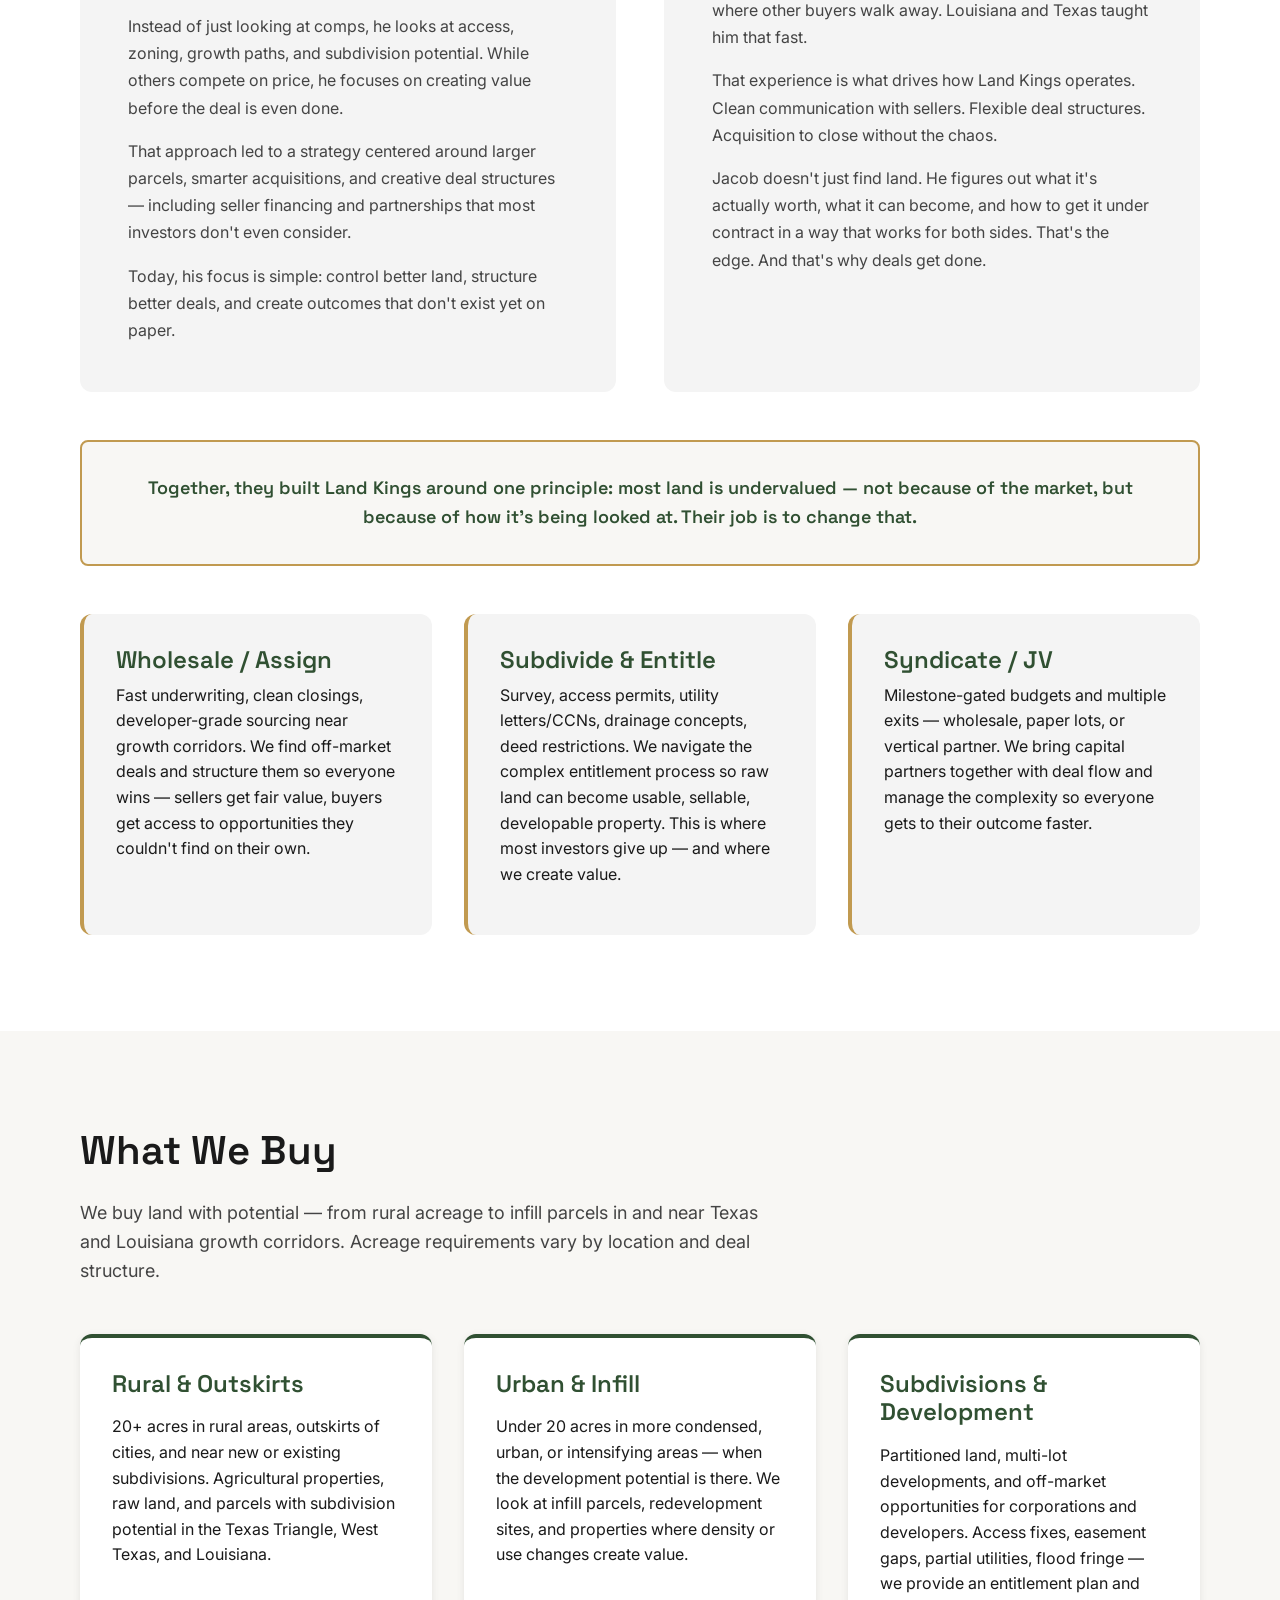
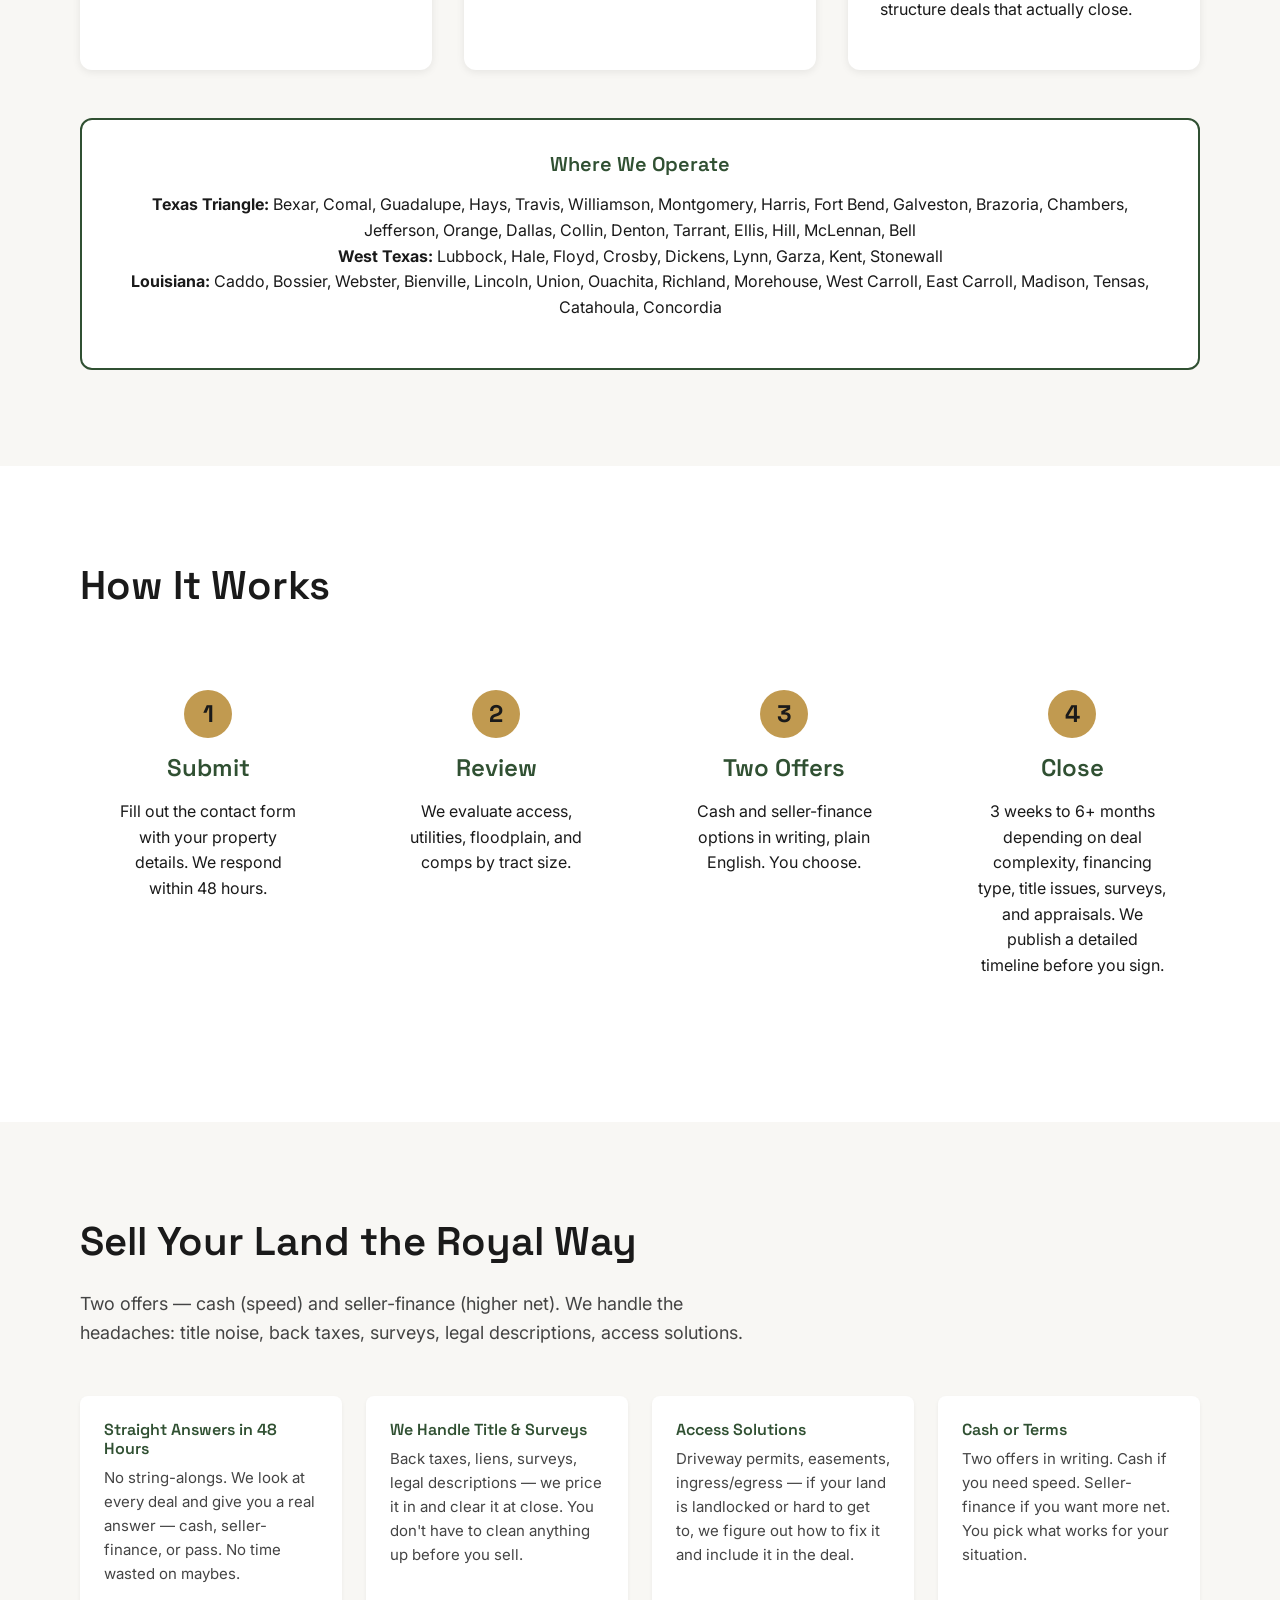
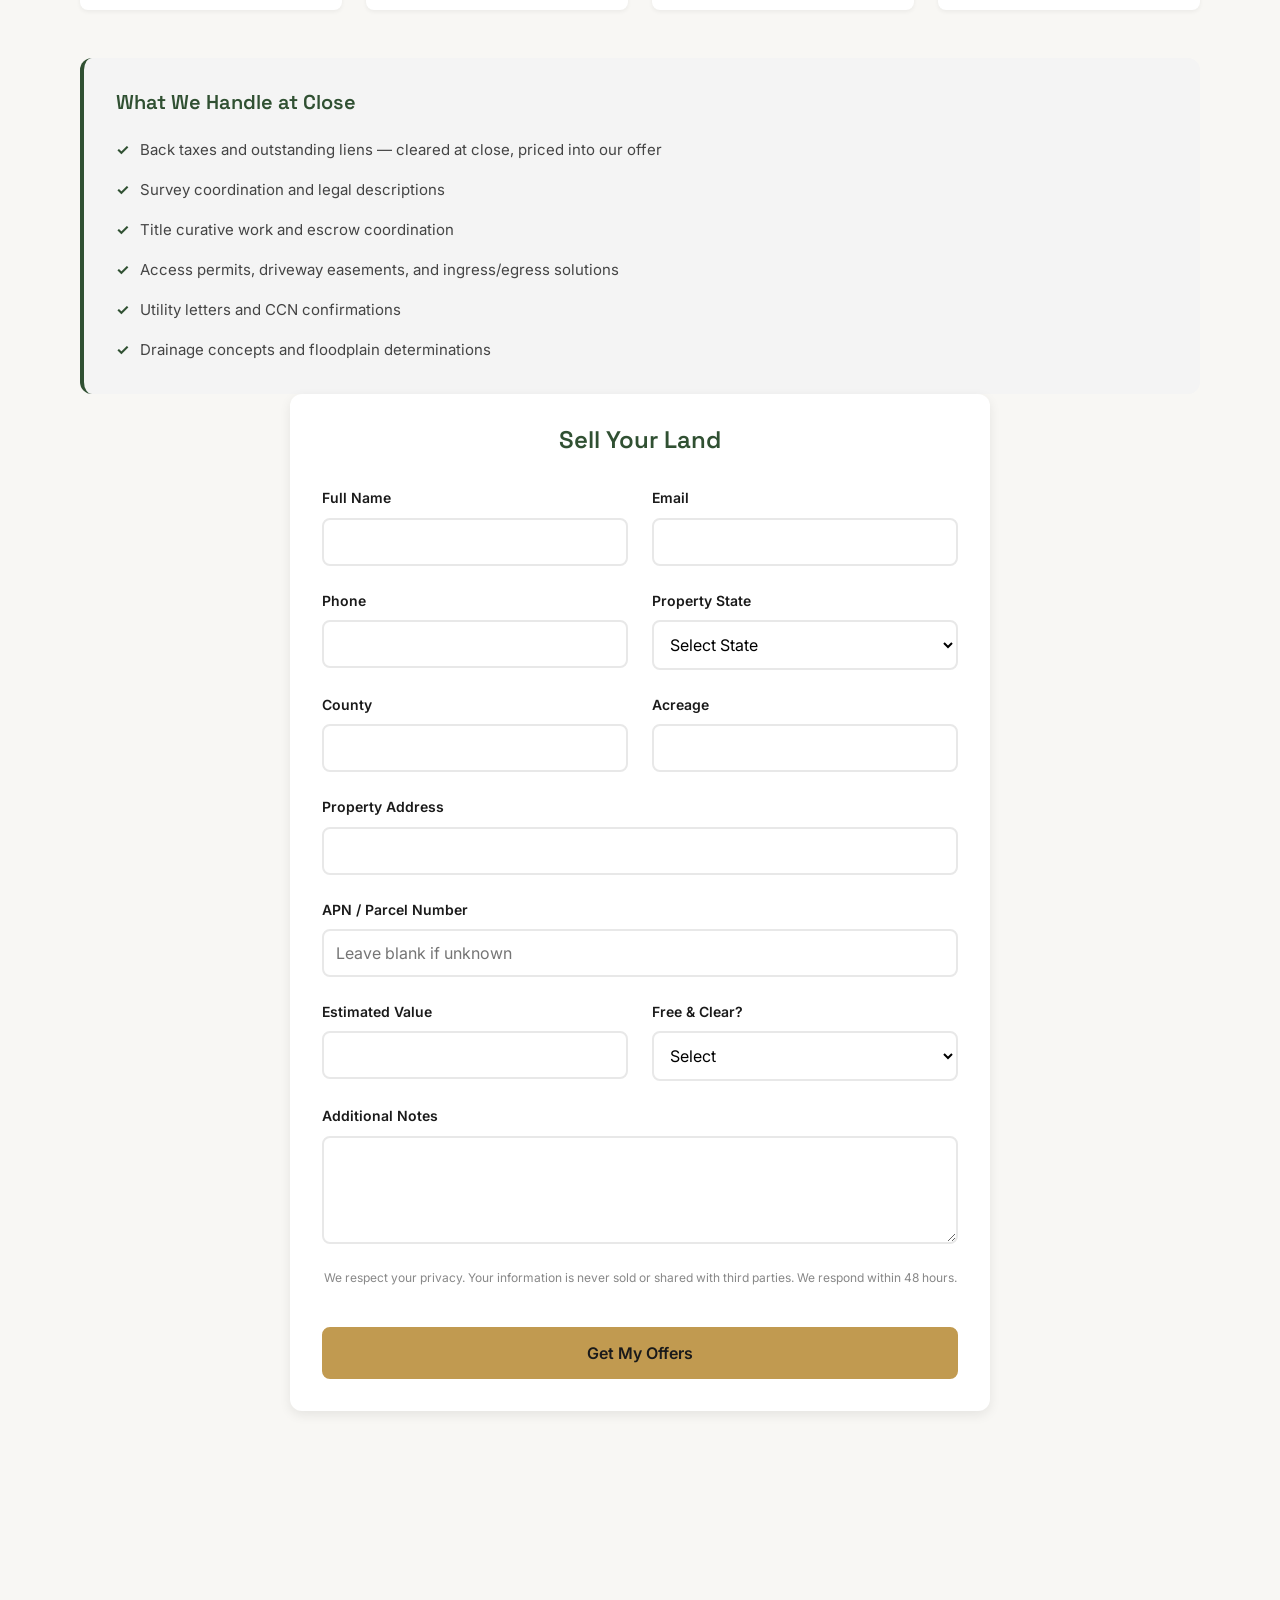
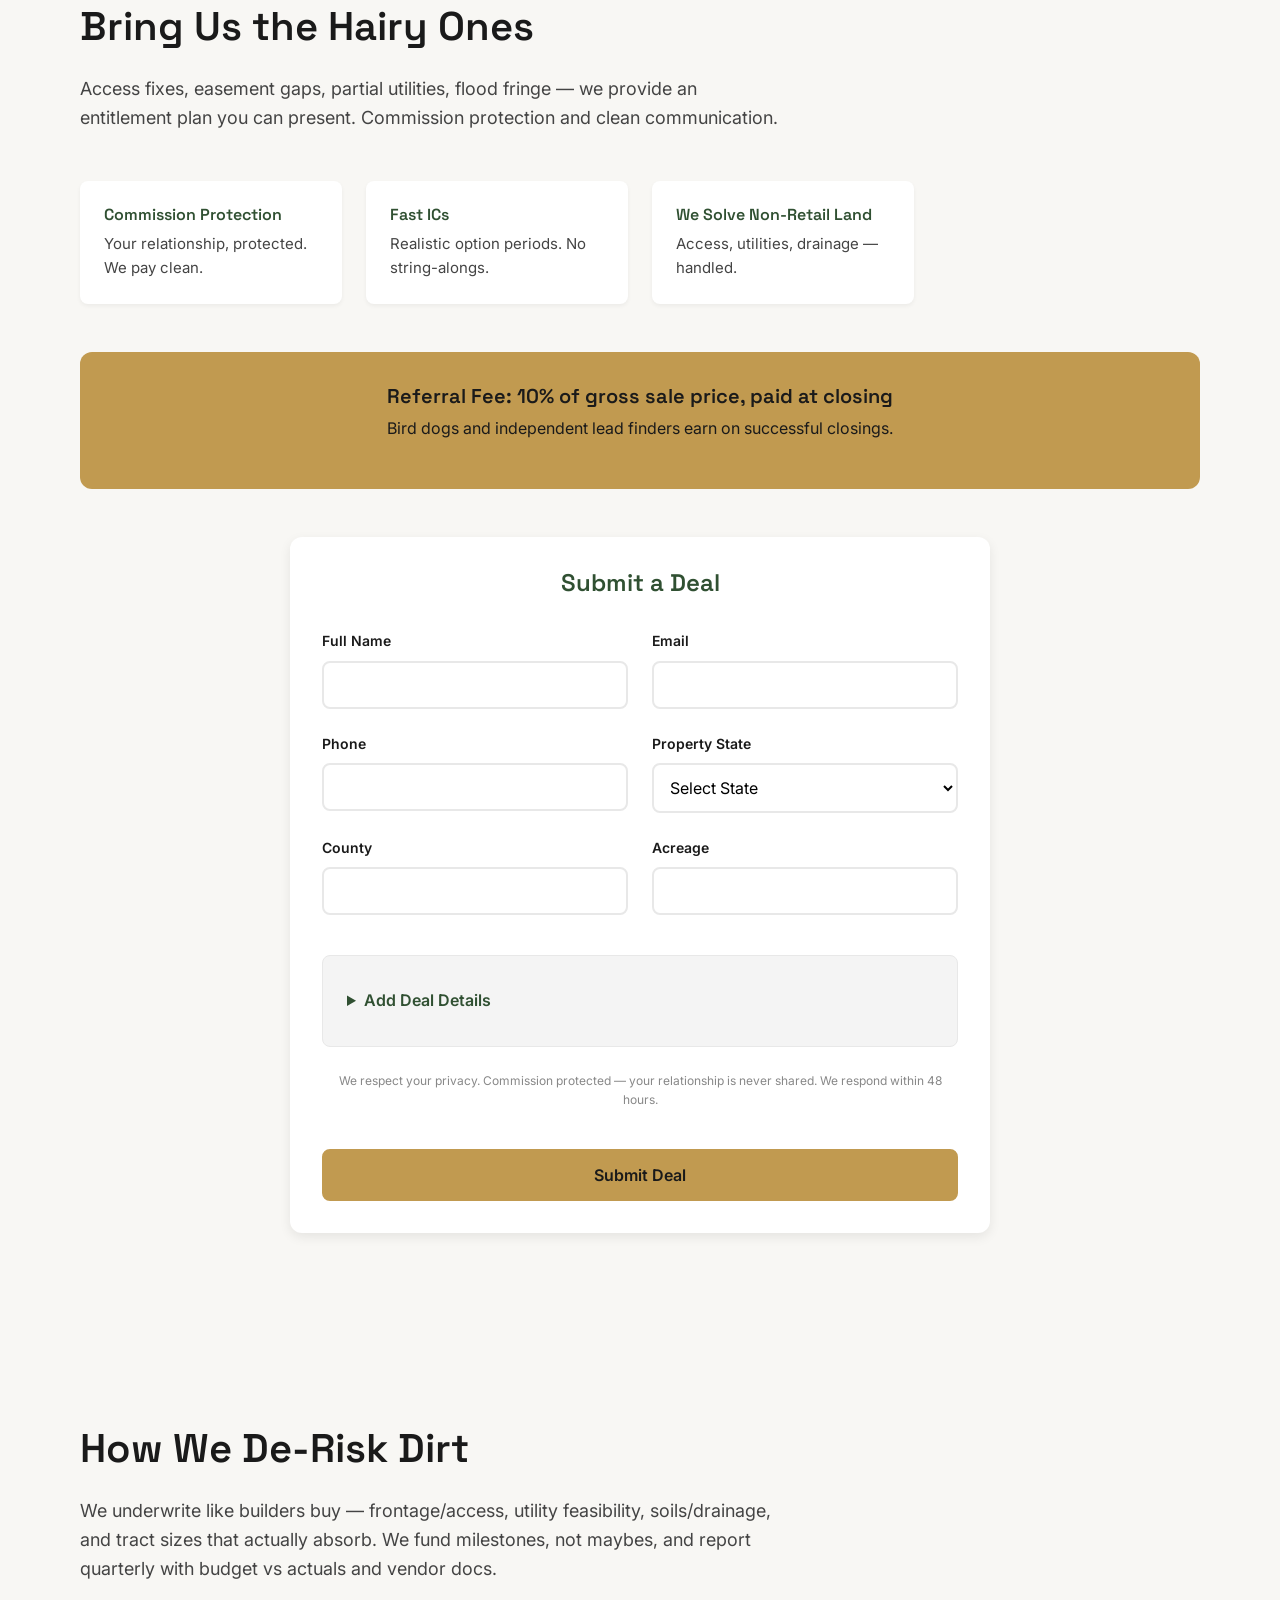
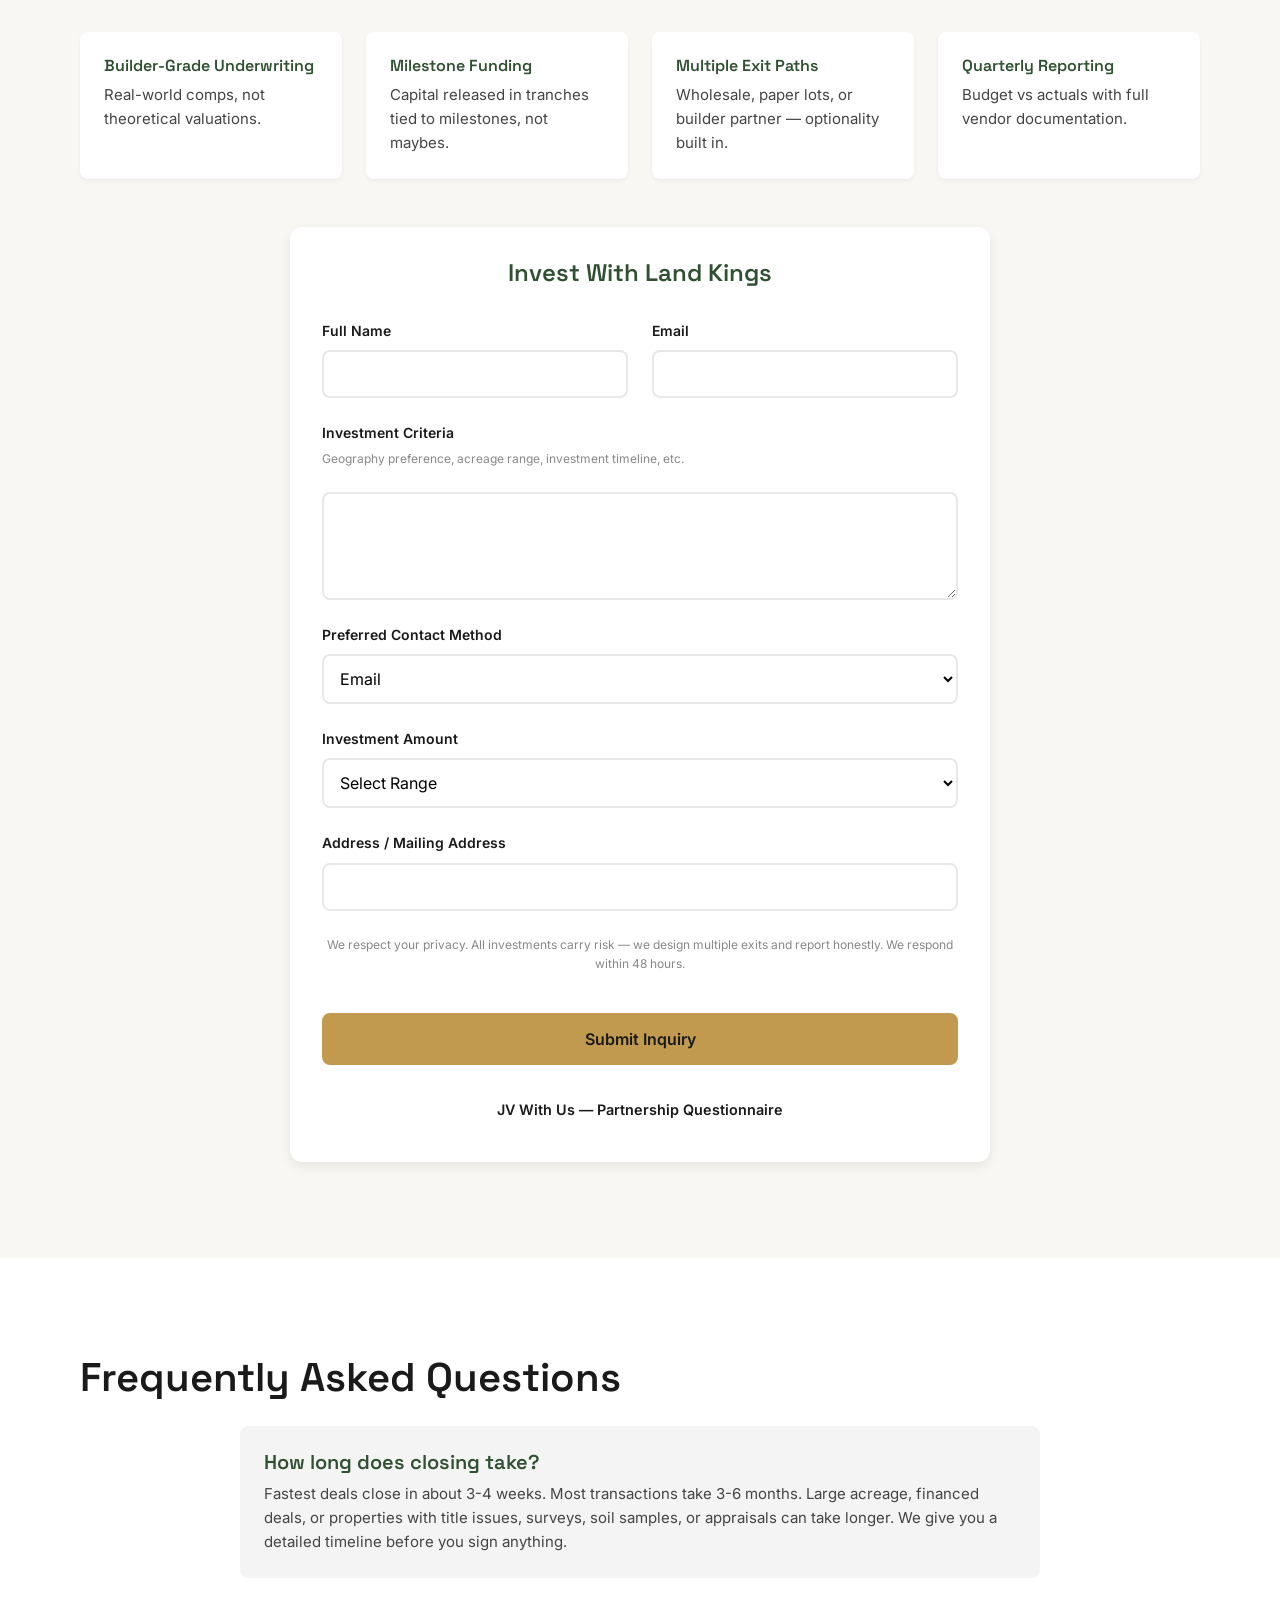
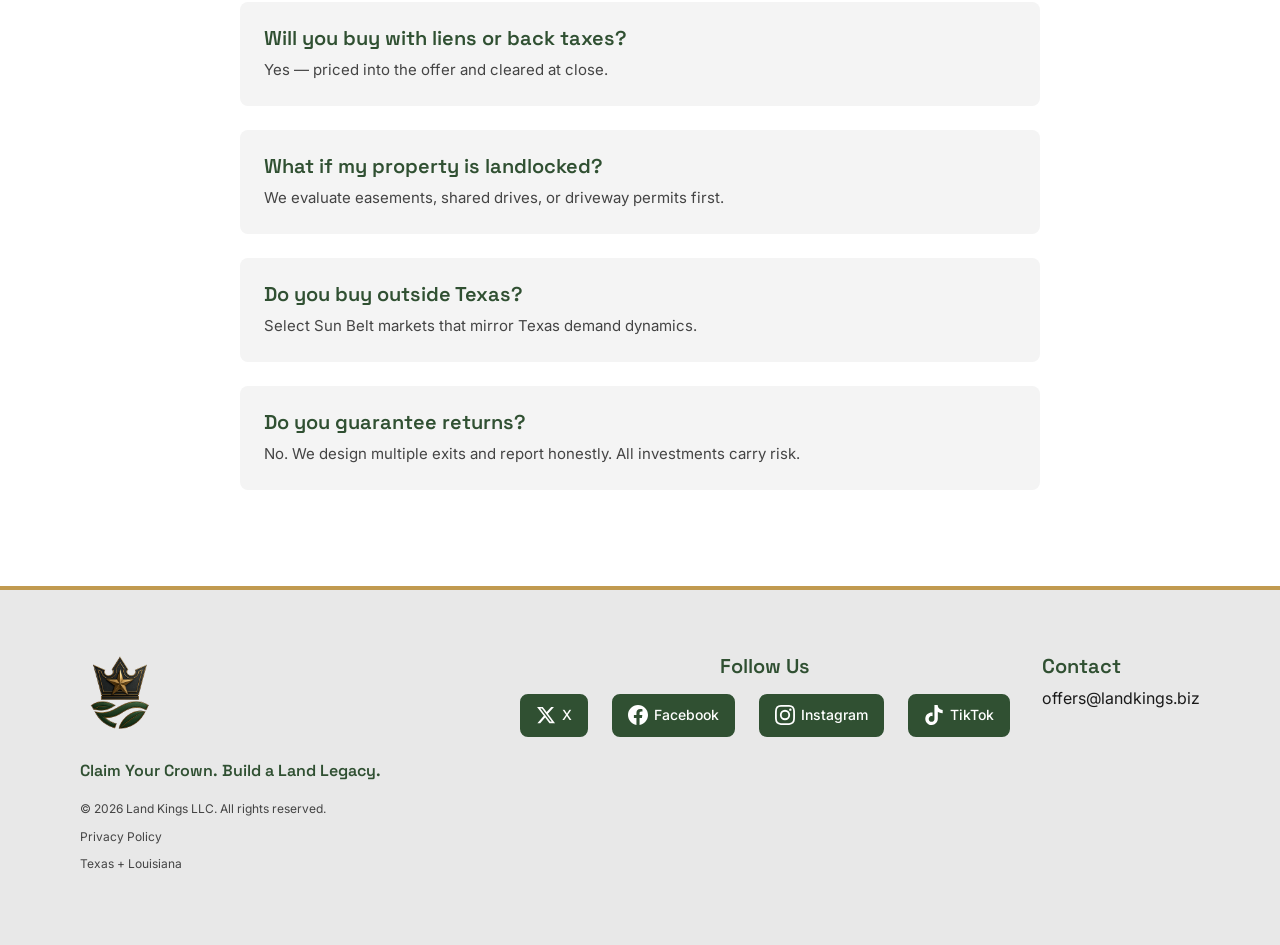
==== commit d8131157: "Add JV With Us button to hero CTA and outline button style" ====
--- a/index.html
+++ b/index.html
@@ -122,6 +122,7 @@
         <div class="hero-cta">
           <a href="#for-sellers" class="btn btn-primary">Sell Your Land</a>
           <a href="#what-we-buy" class="btn btn-secondary">See What We Buy</a>
+          <a href="#for-investors" class="btn btn-outline" onclick="openJVModal(); return false;">JV With Us</a>
         </div>
         <div class="hero-trust">
           <span class="trust-item">Access First</span>
--- a/styles.css
+++ b/styles.css
@@ -165,6 +165,17 @@
   color: var(--black);
 }
 
+.btn-outline {
+  background-color: transparent;
+  color: var(--gold);
+  border: 2px solid var(--gold);
+}
+
+.btn-outline:hover {
+  background-color: var(--gold);
+  color: var(--black);
+}
+
 .btn-full {
   width: 100%;
 }
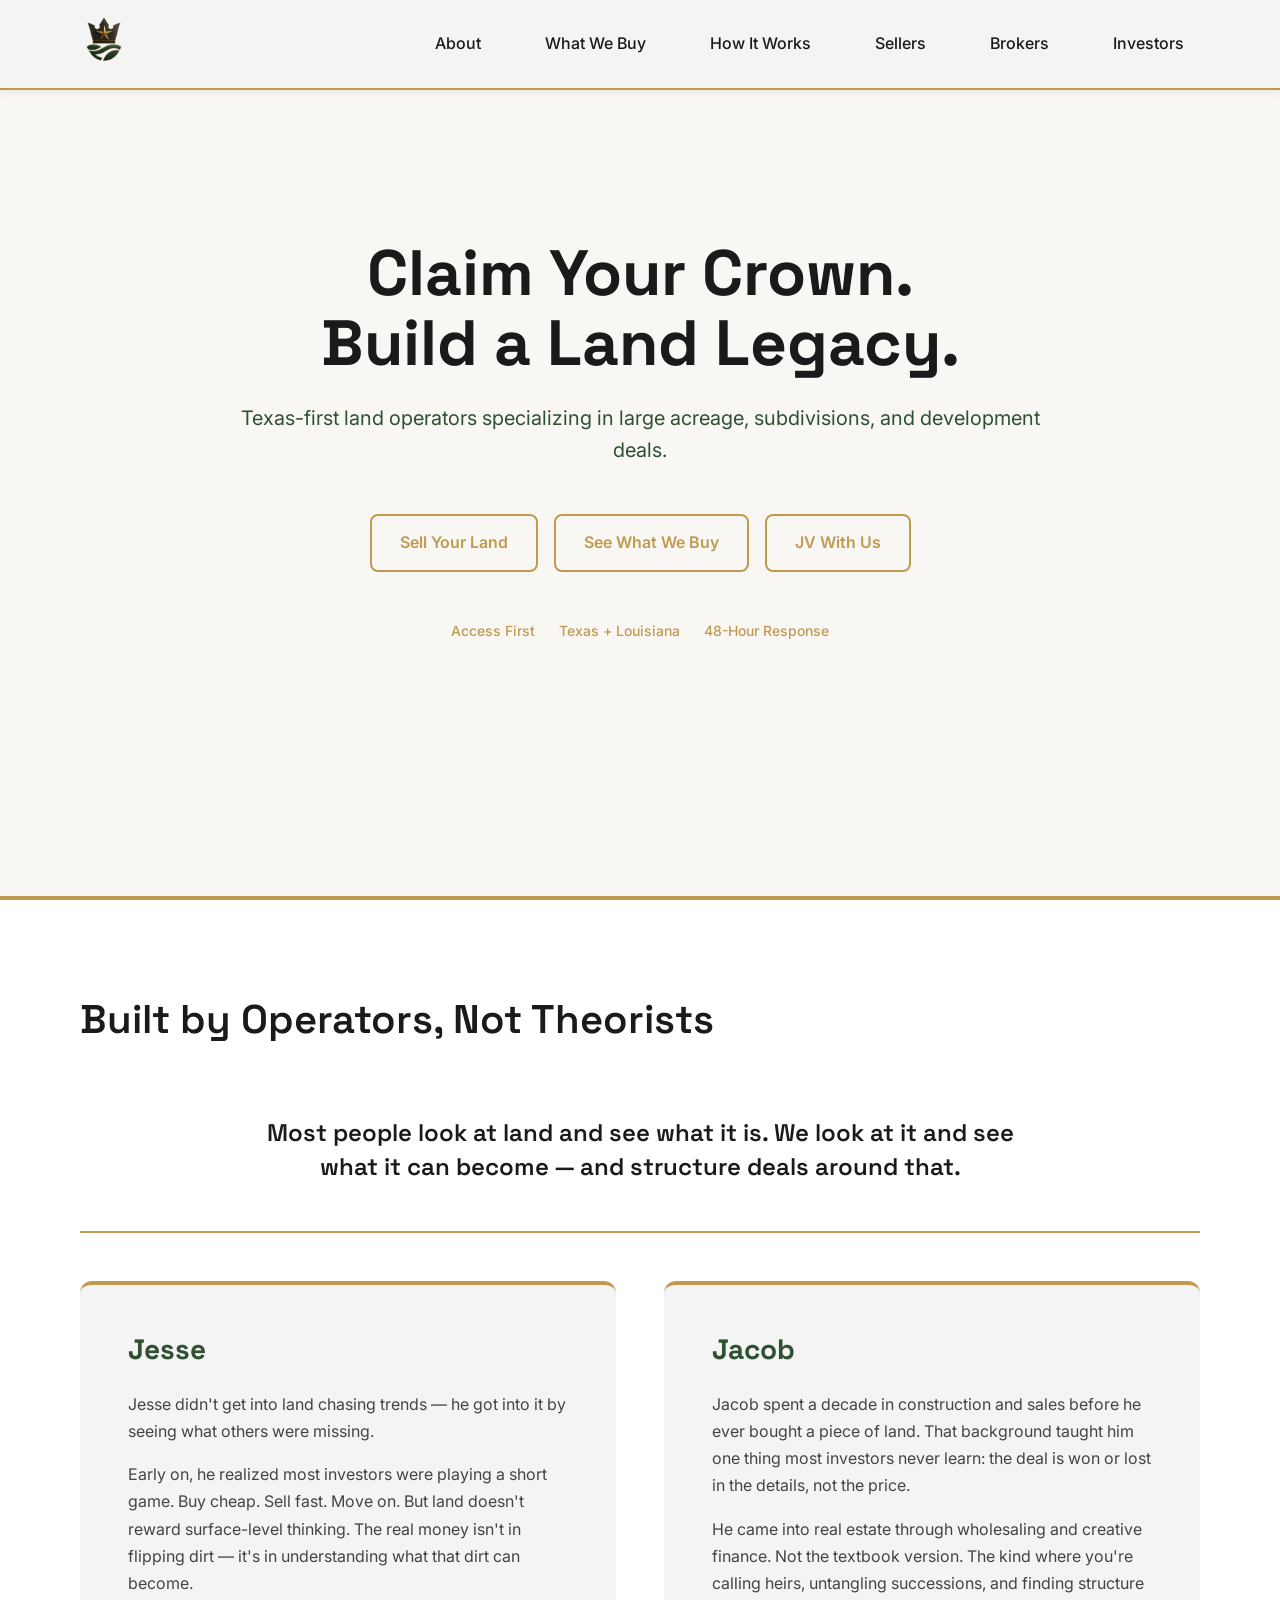
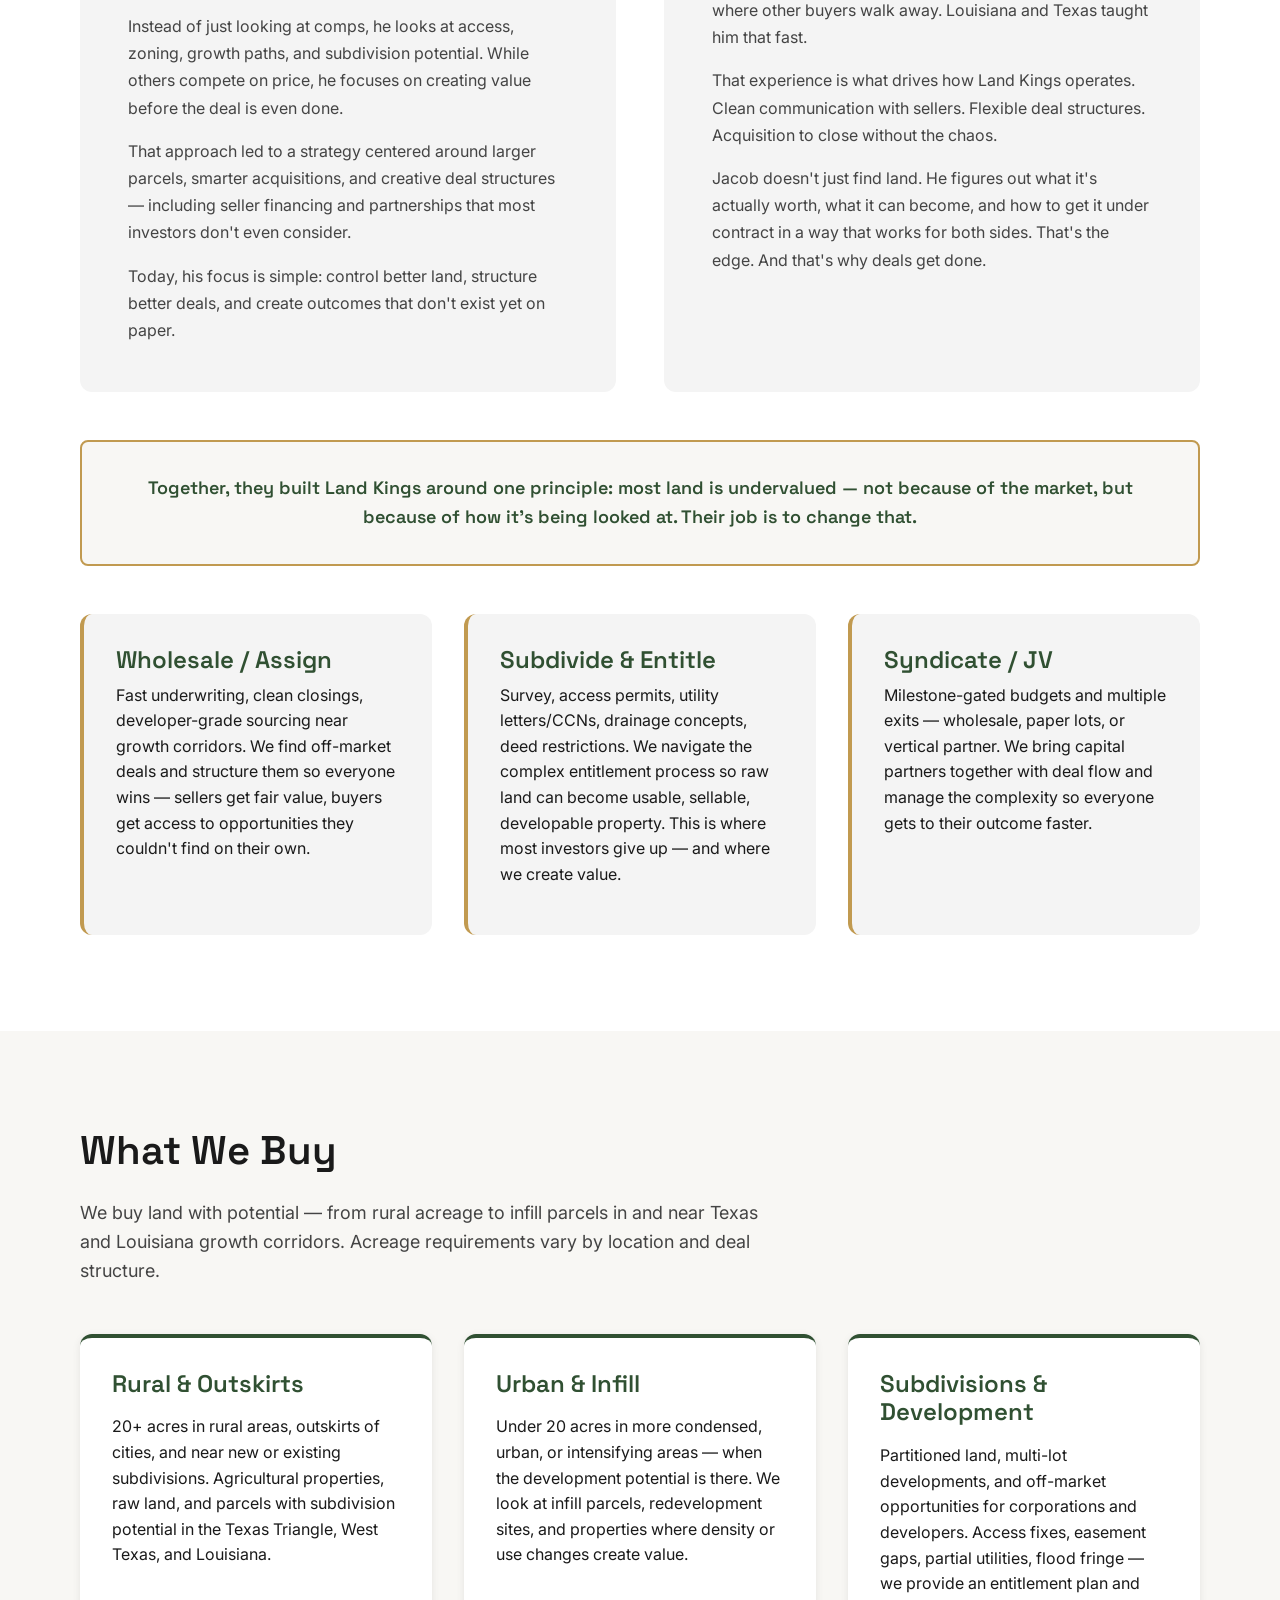
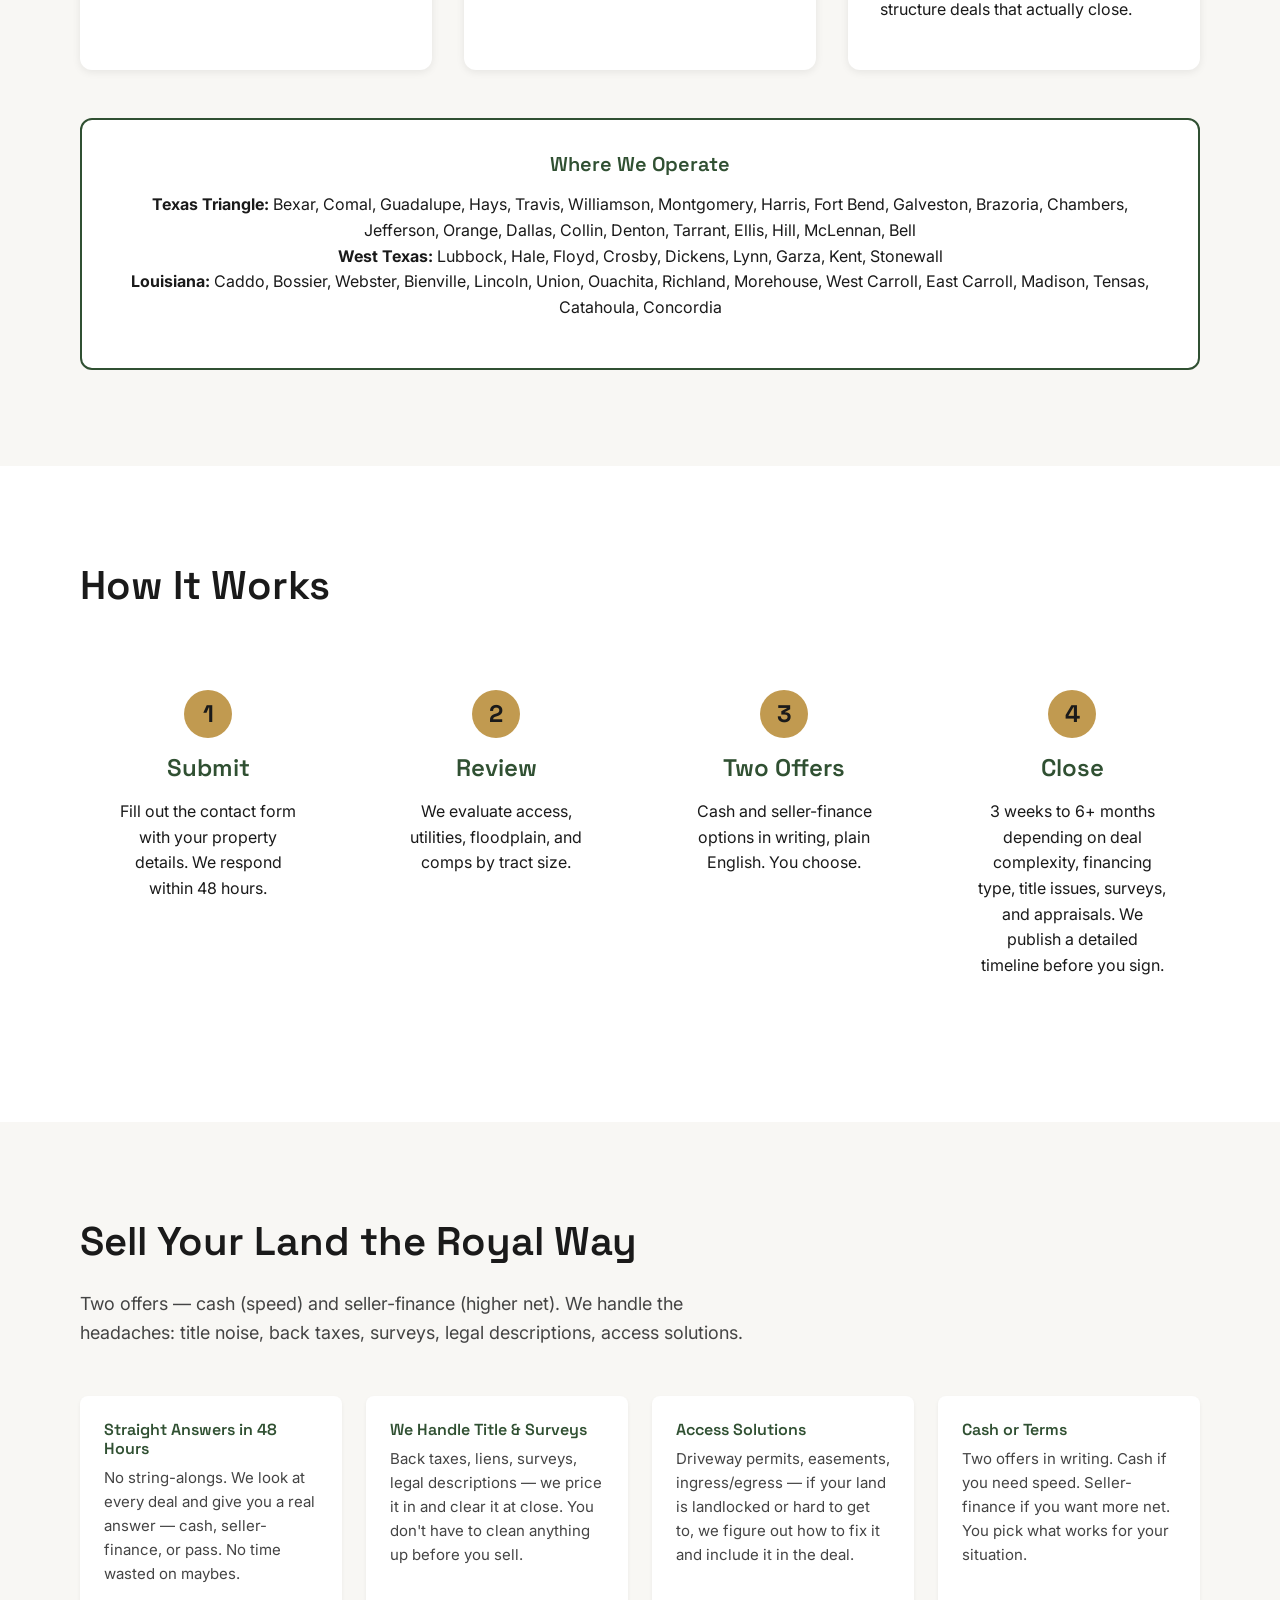
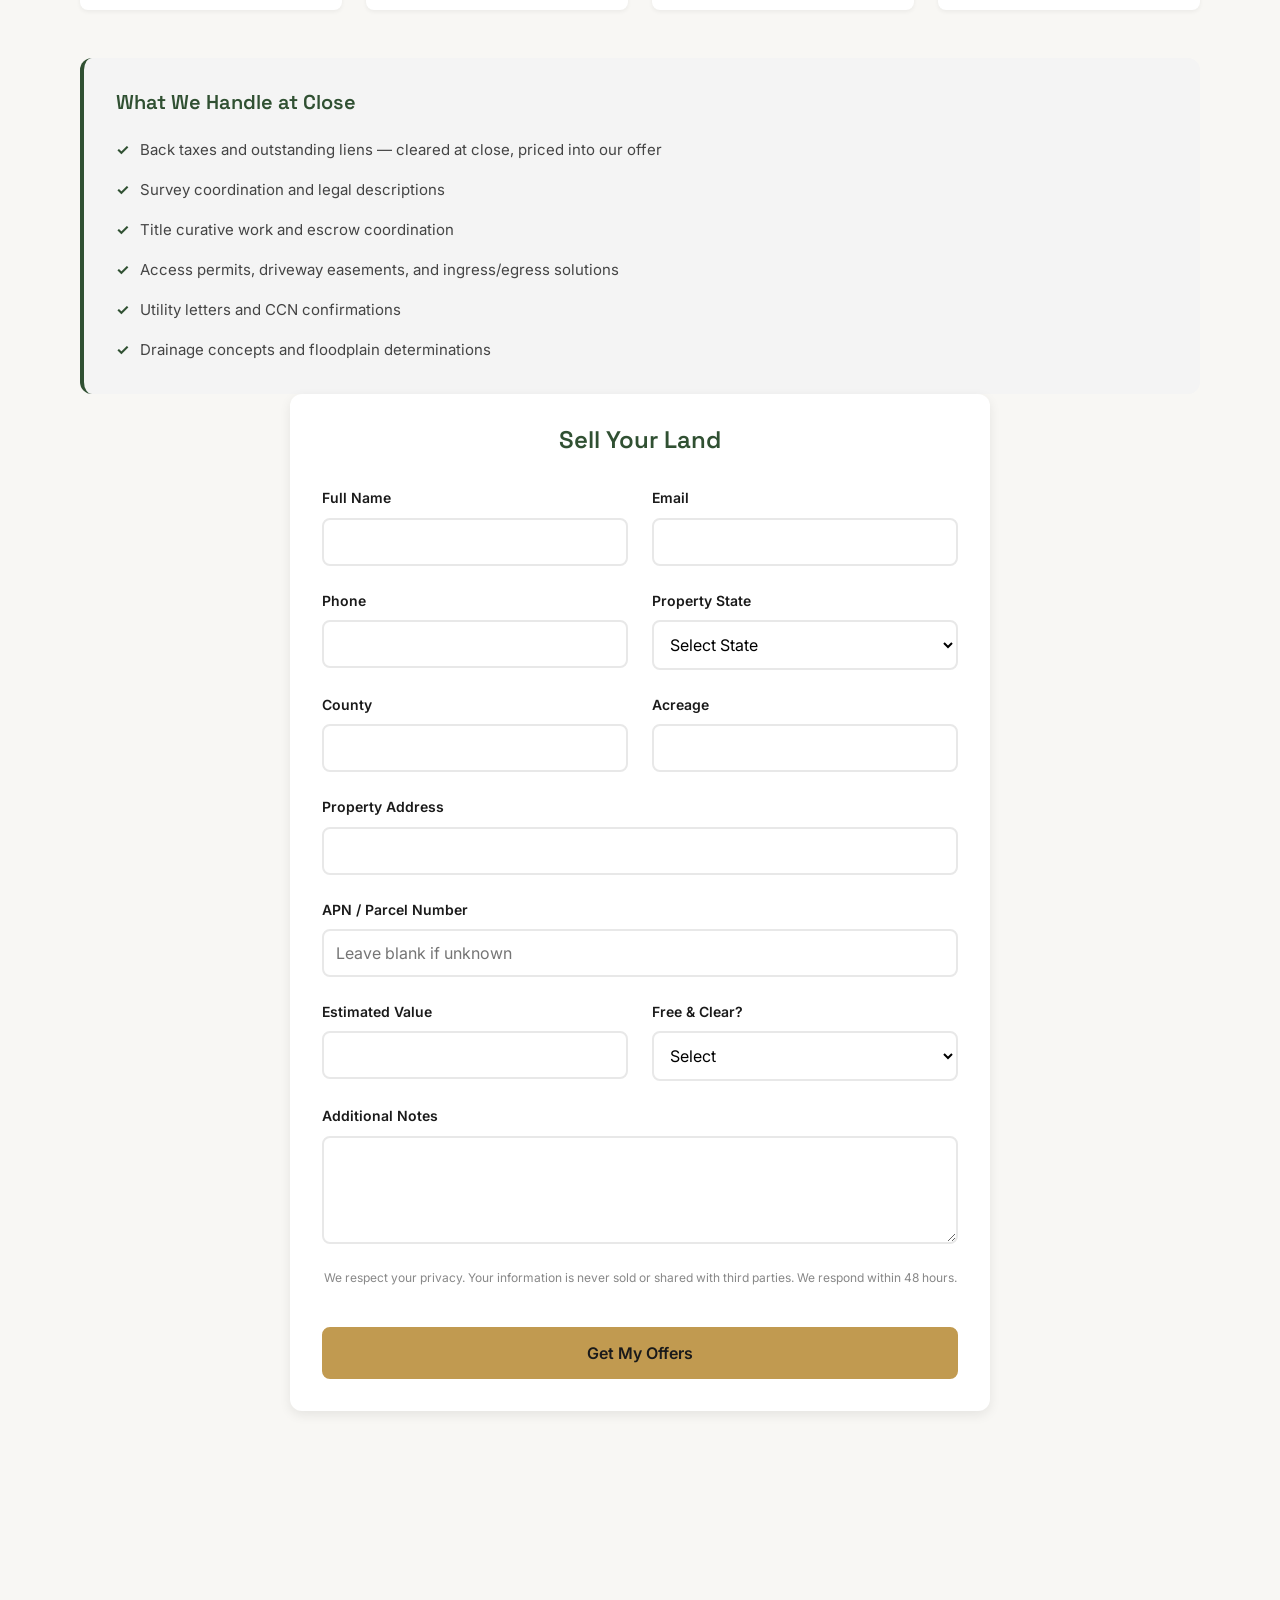
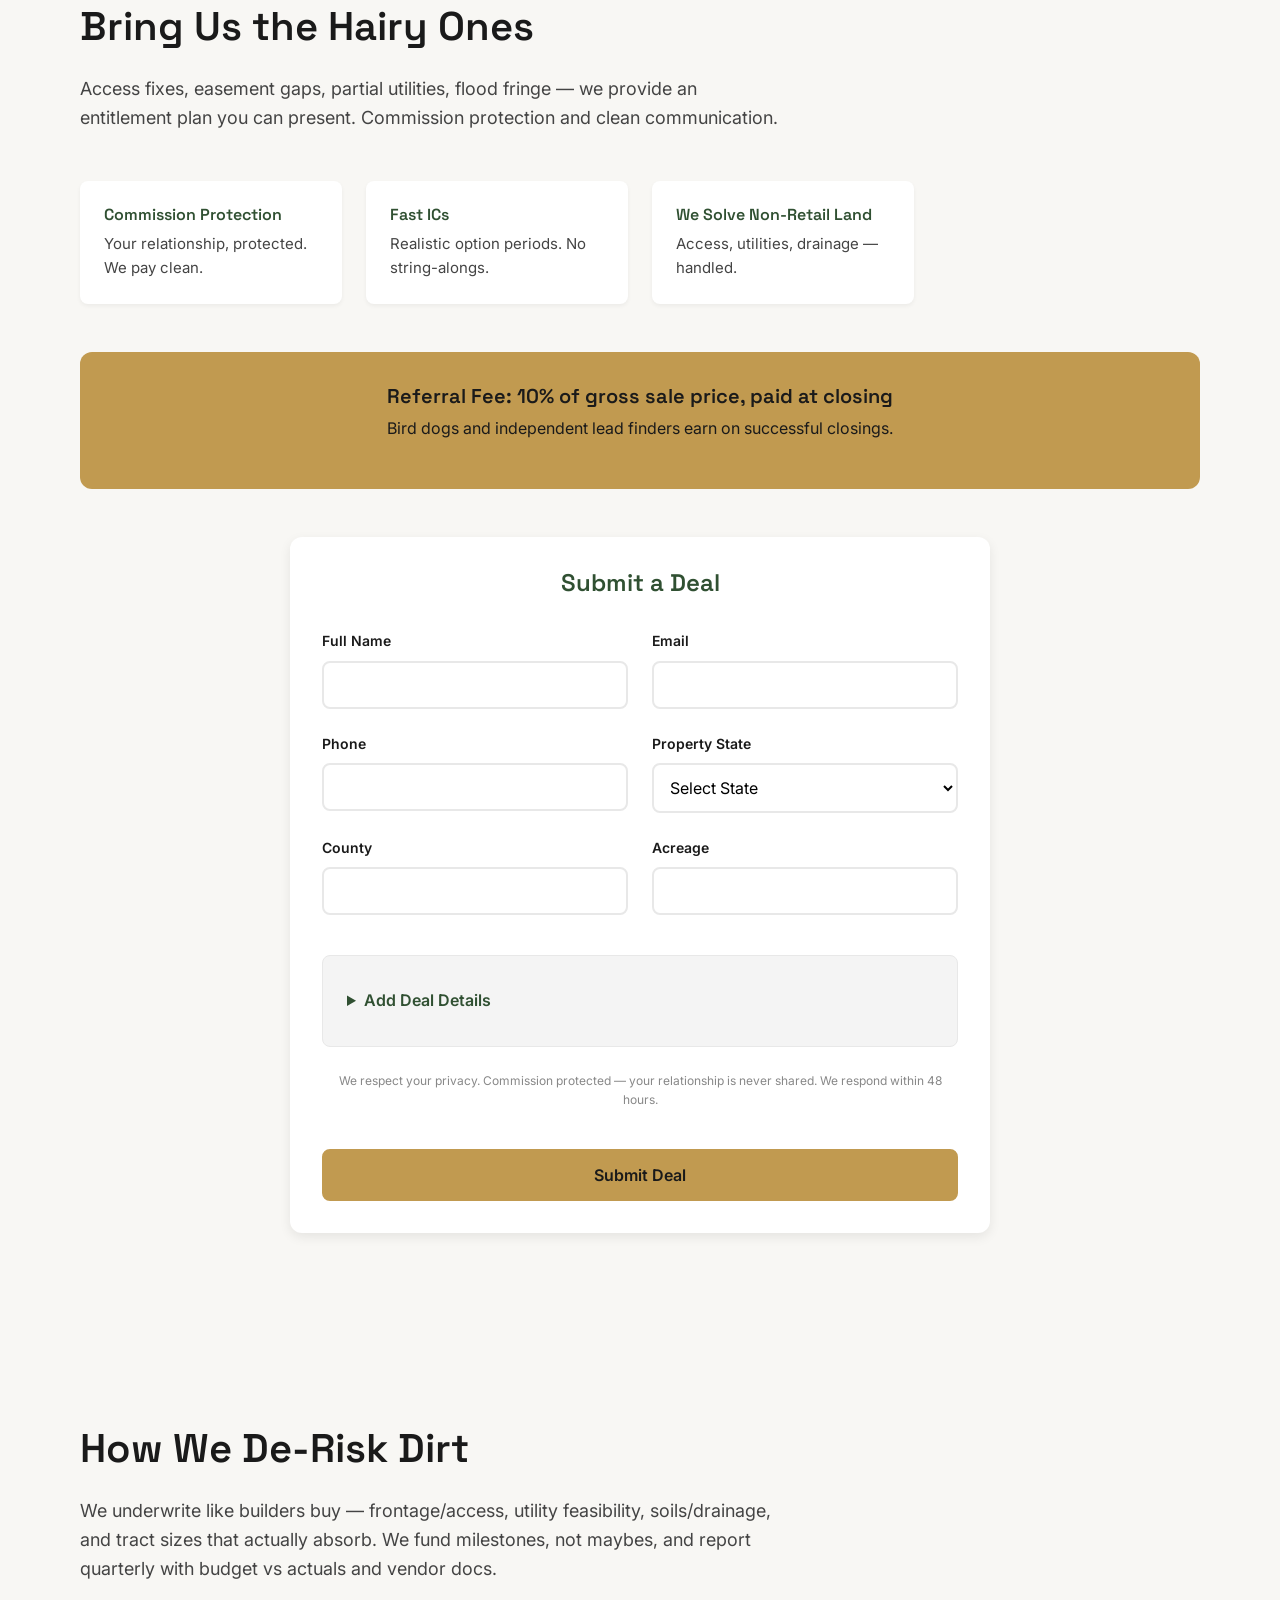
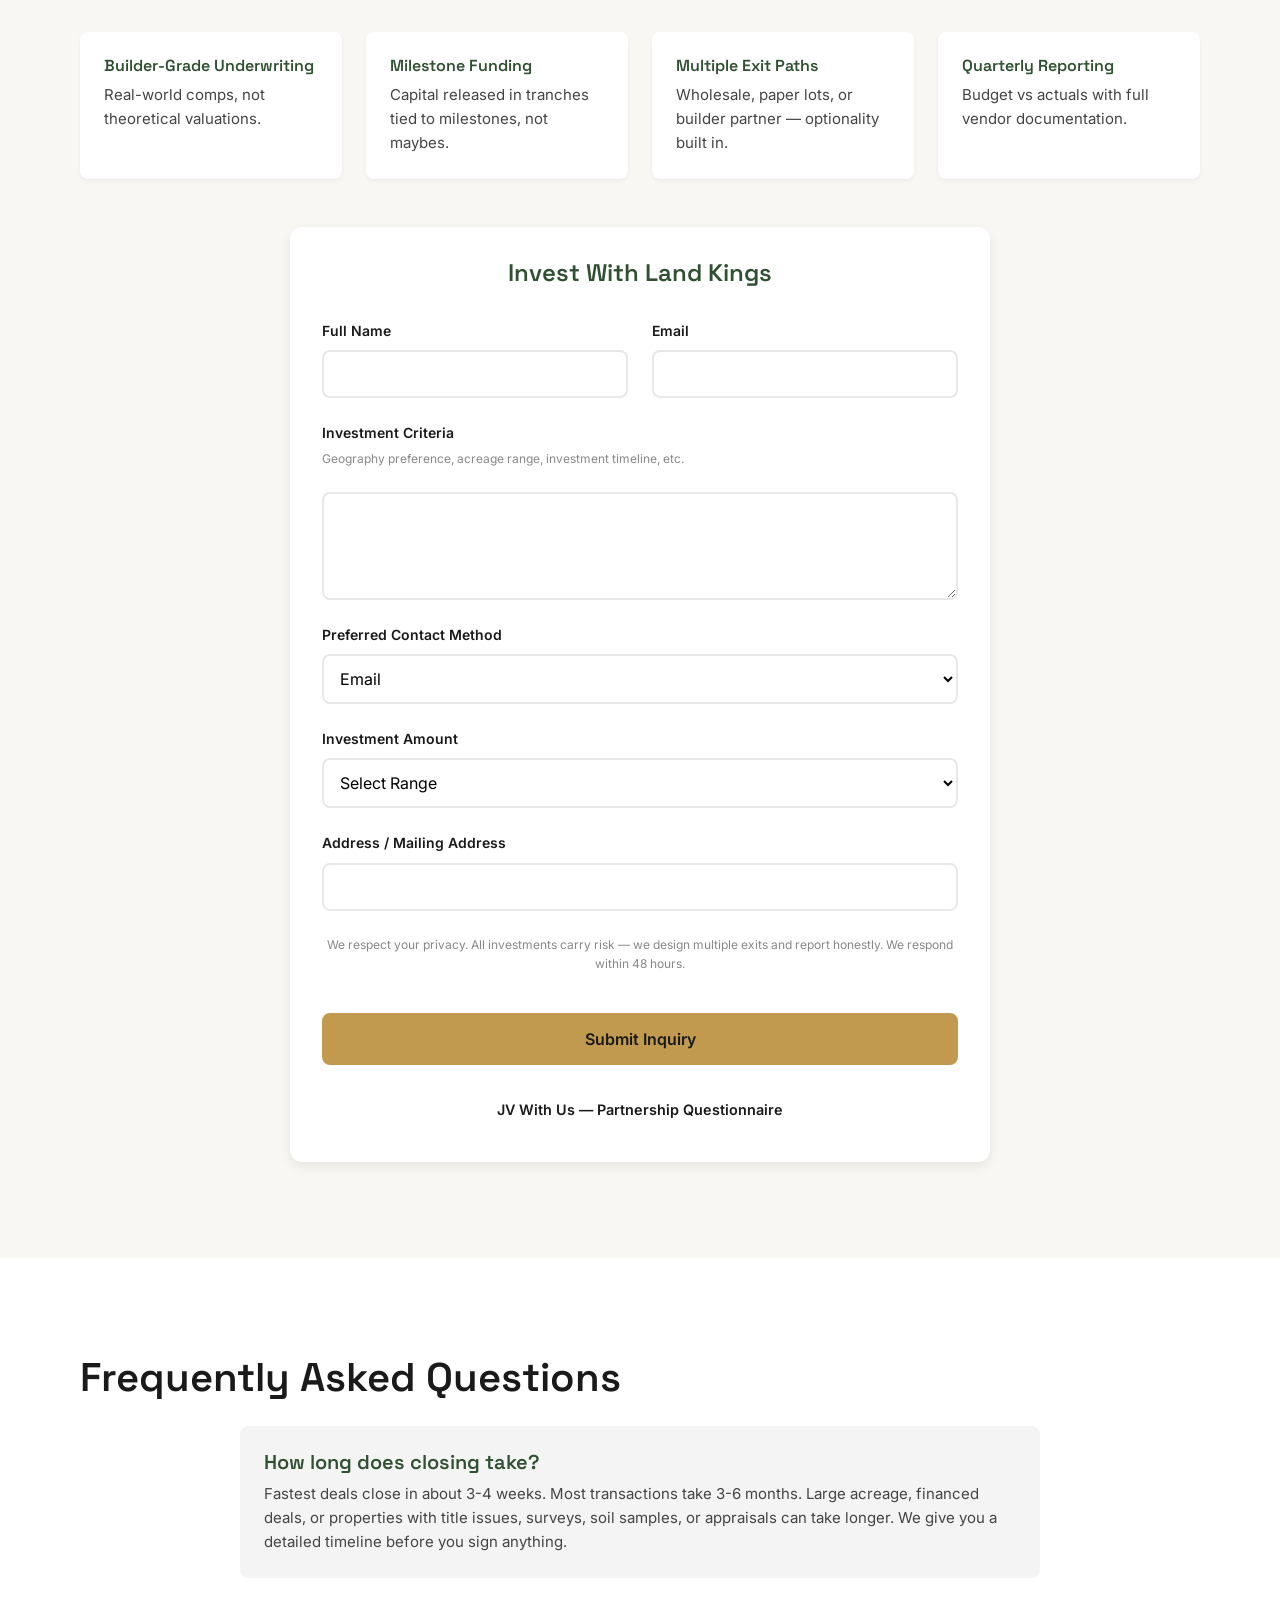
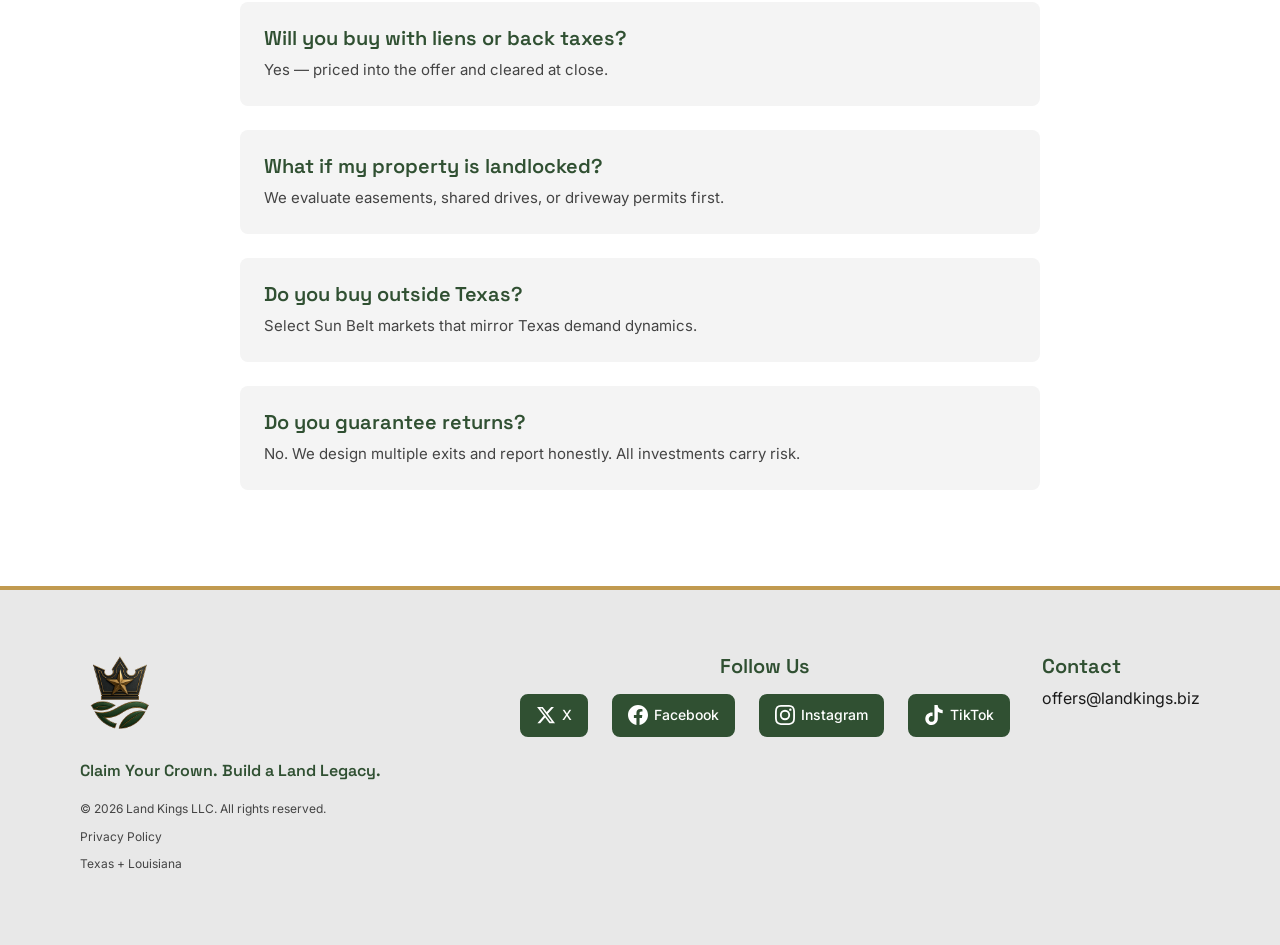
==== commit c24f9aaa: "Make all three hero CTA buttons same outlined gold style" ====
--- a/index.html
+++ b/index.html
@@ -120,9 +120,9 @@
         <h1 class="hero-title">Claim Your Crown.<br>Build a Land Legacy.</h1>
         <p class="hero-subtitle">Texas-first land operators specializing in large acreage, subdivisions, and development deals.</p>
         <div class="hero-cta">
-          <a href="#for-sellers" class="btn btn-primary">Sell Your Land</a>
+          <a href="#for-sellers" class="btn btn-secondary">Sell Your Land</a>
           <a href="#what-we-buy" class="btn btn-secondary">See What We Buy</a>
-          <a href="#for-investors" class="btn btn-outline" onclick="openJVModal(); return false;">JV With Us</a>
+          <a href="#for-investors" class="btn btn-secondary" onclick="openJVModal(); return false;">JV With Us</a>
         </div>
         <div class="hero-trust">
           <span class="trust-item">Access First</span>
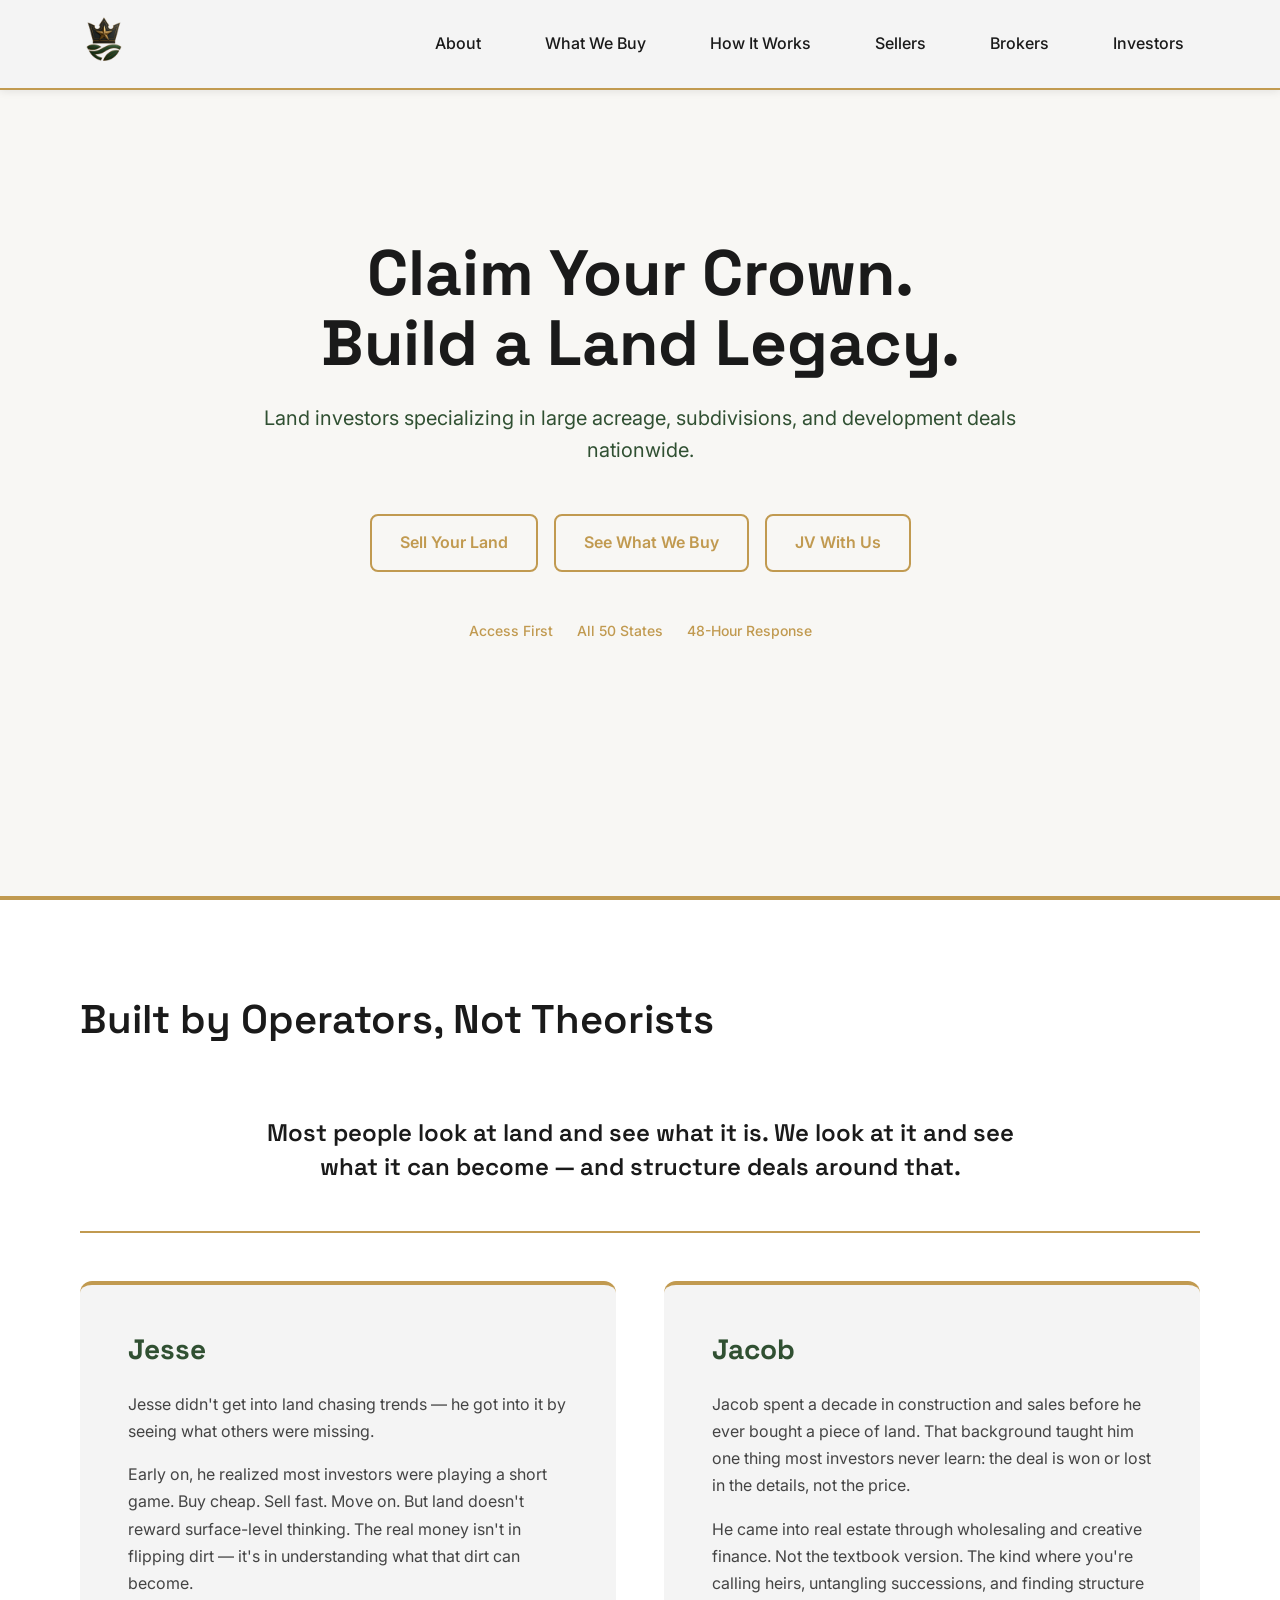
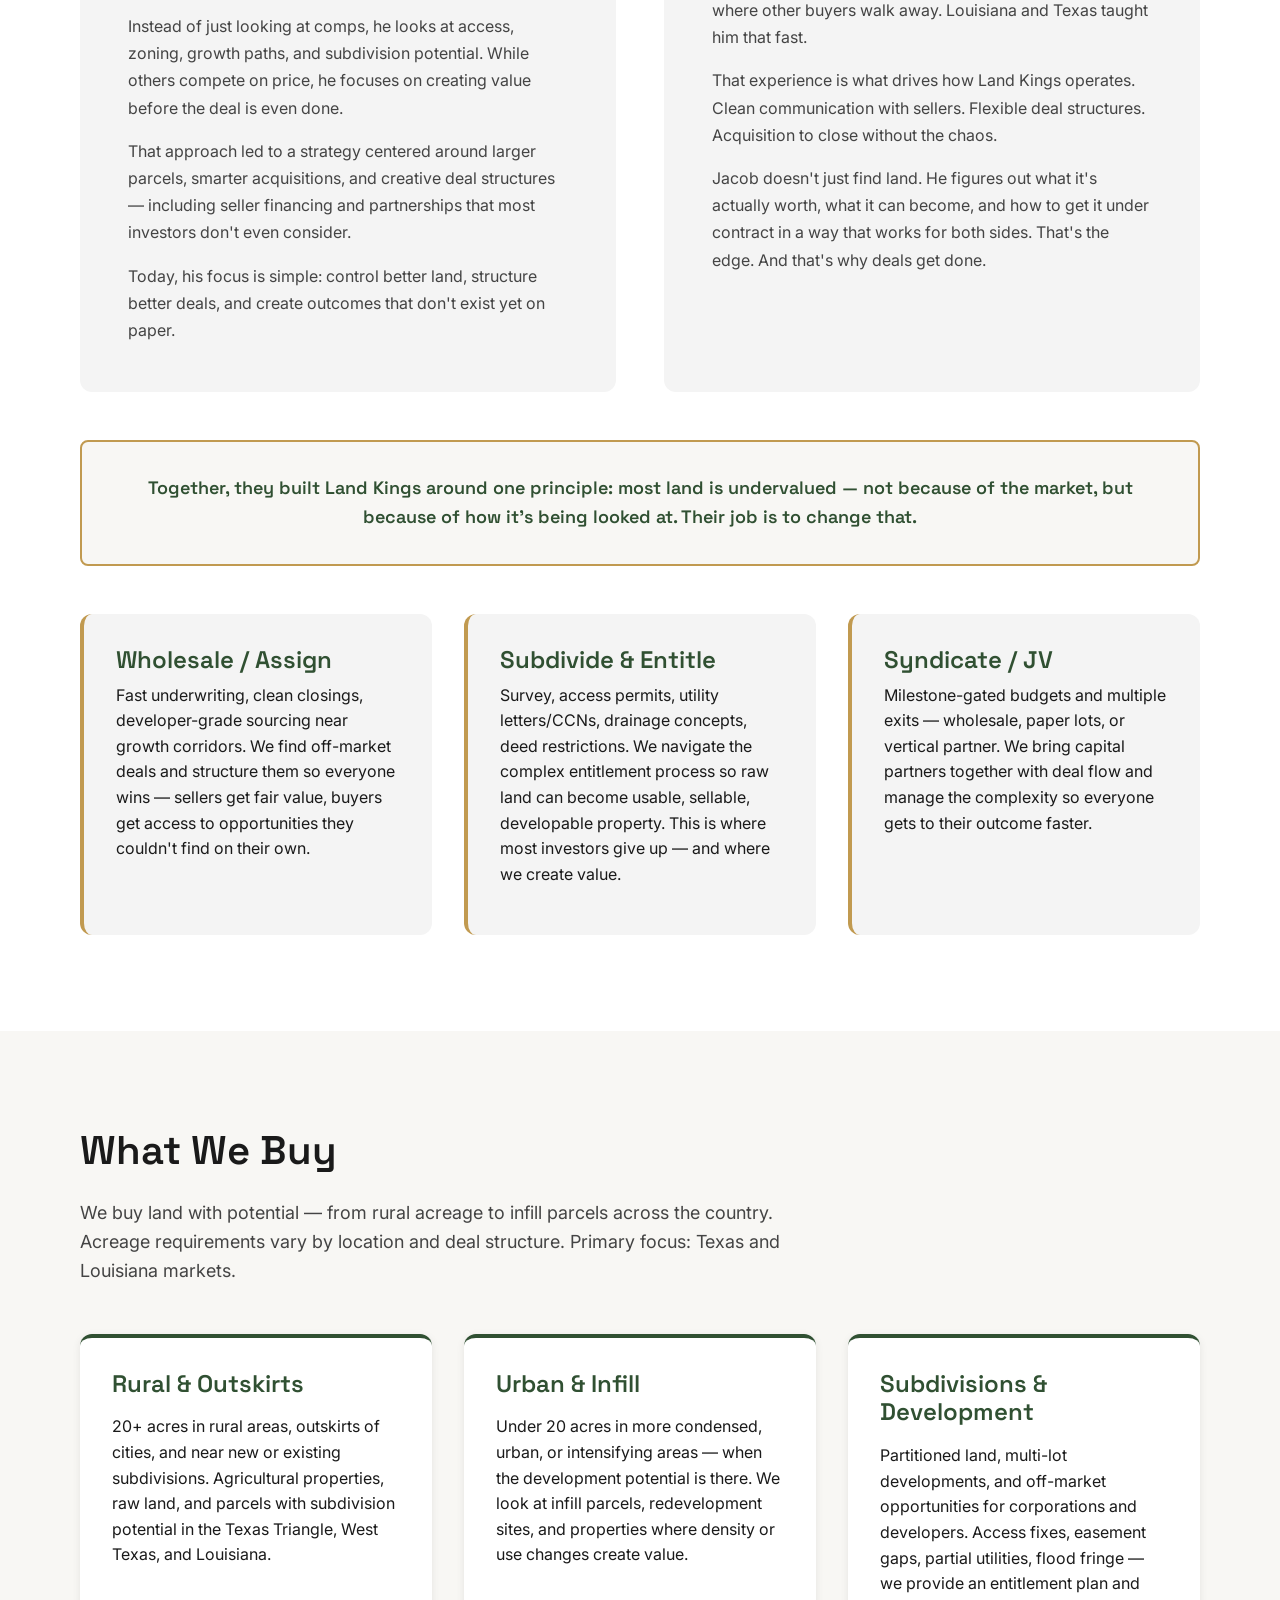
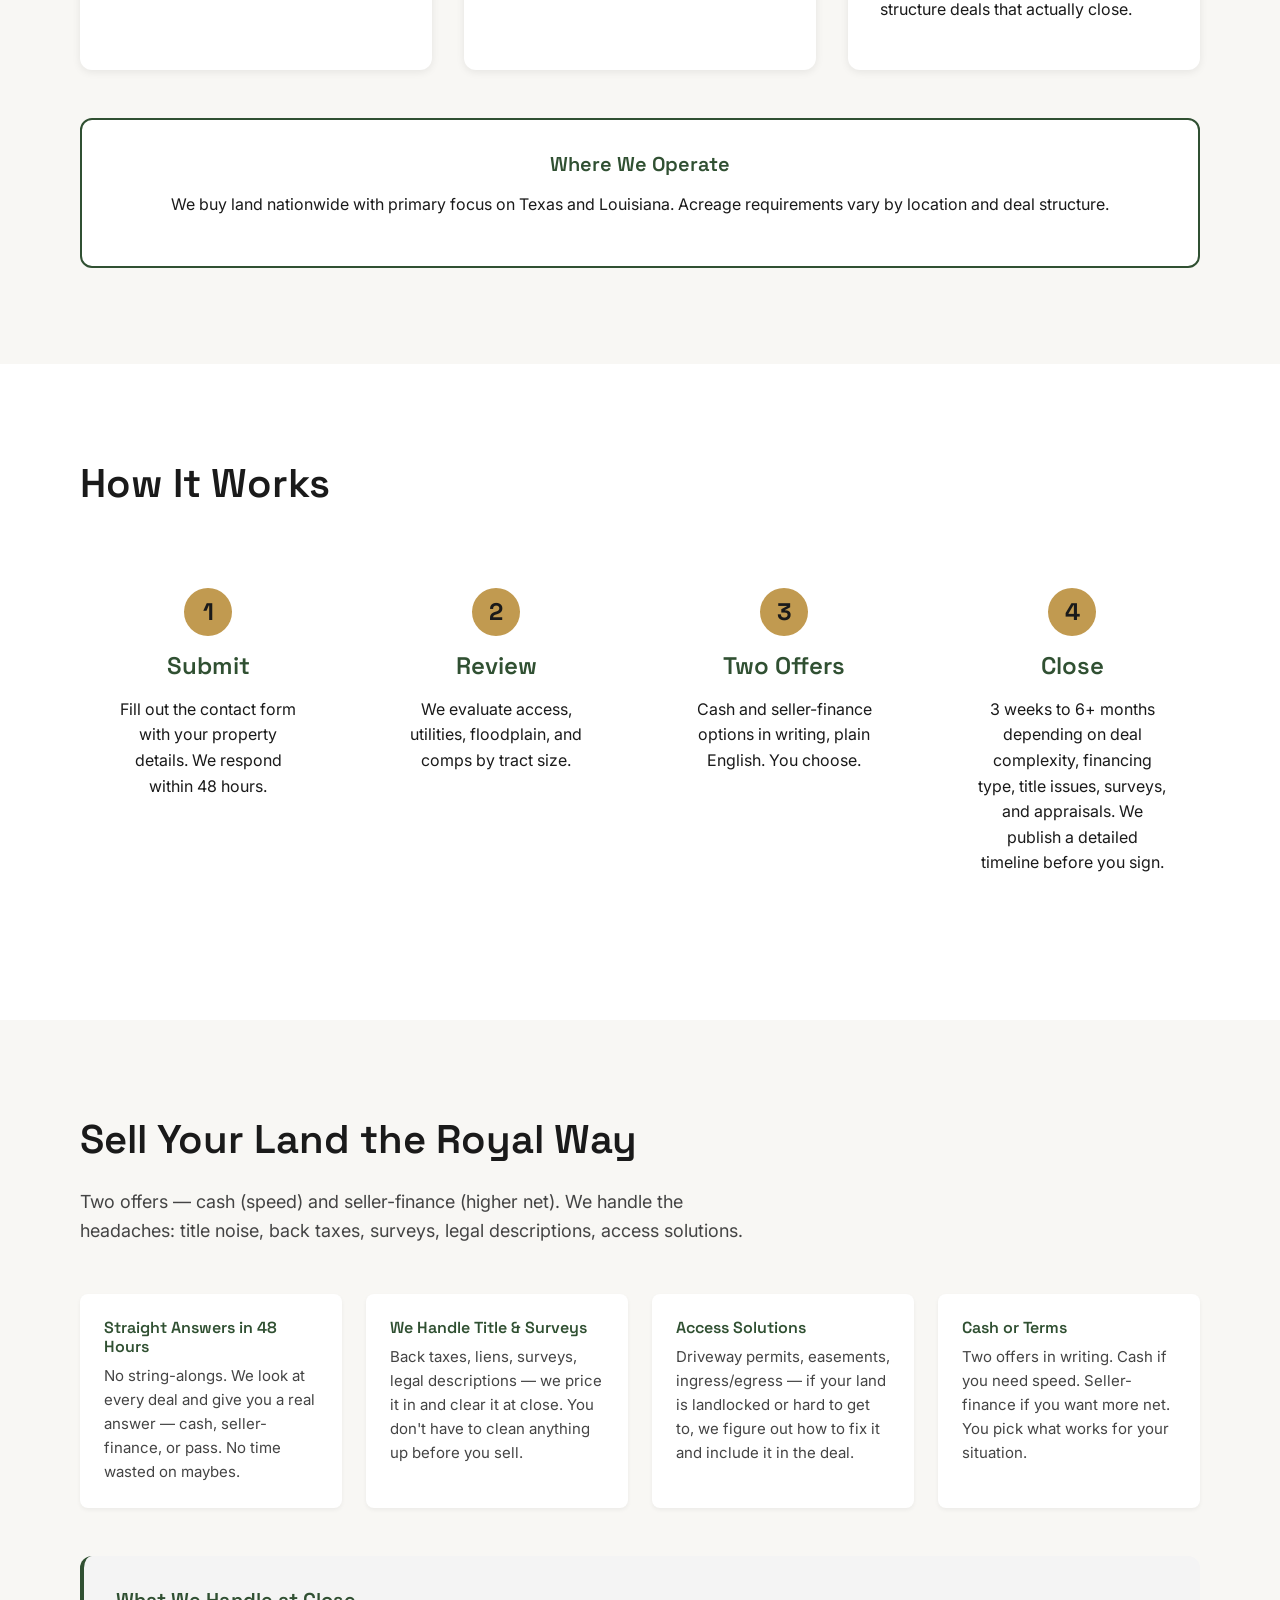
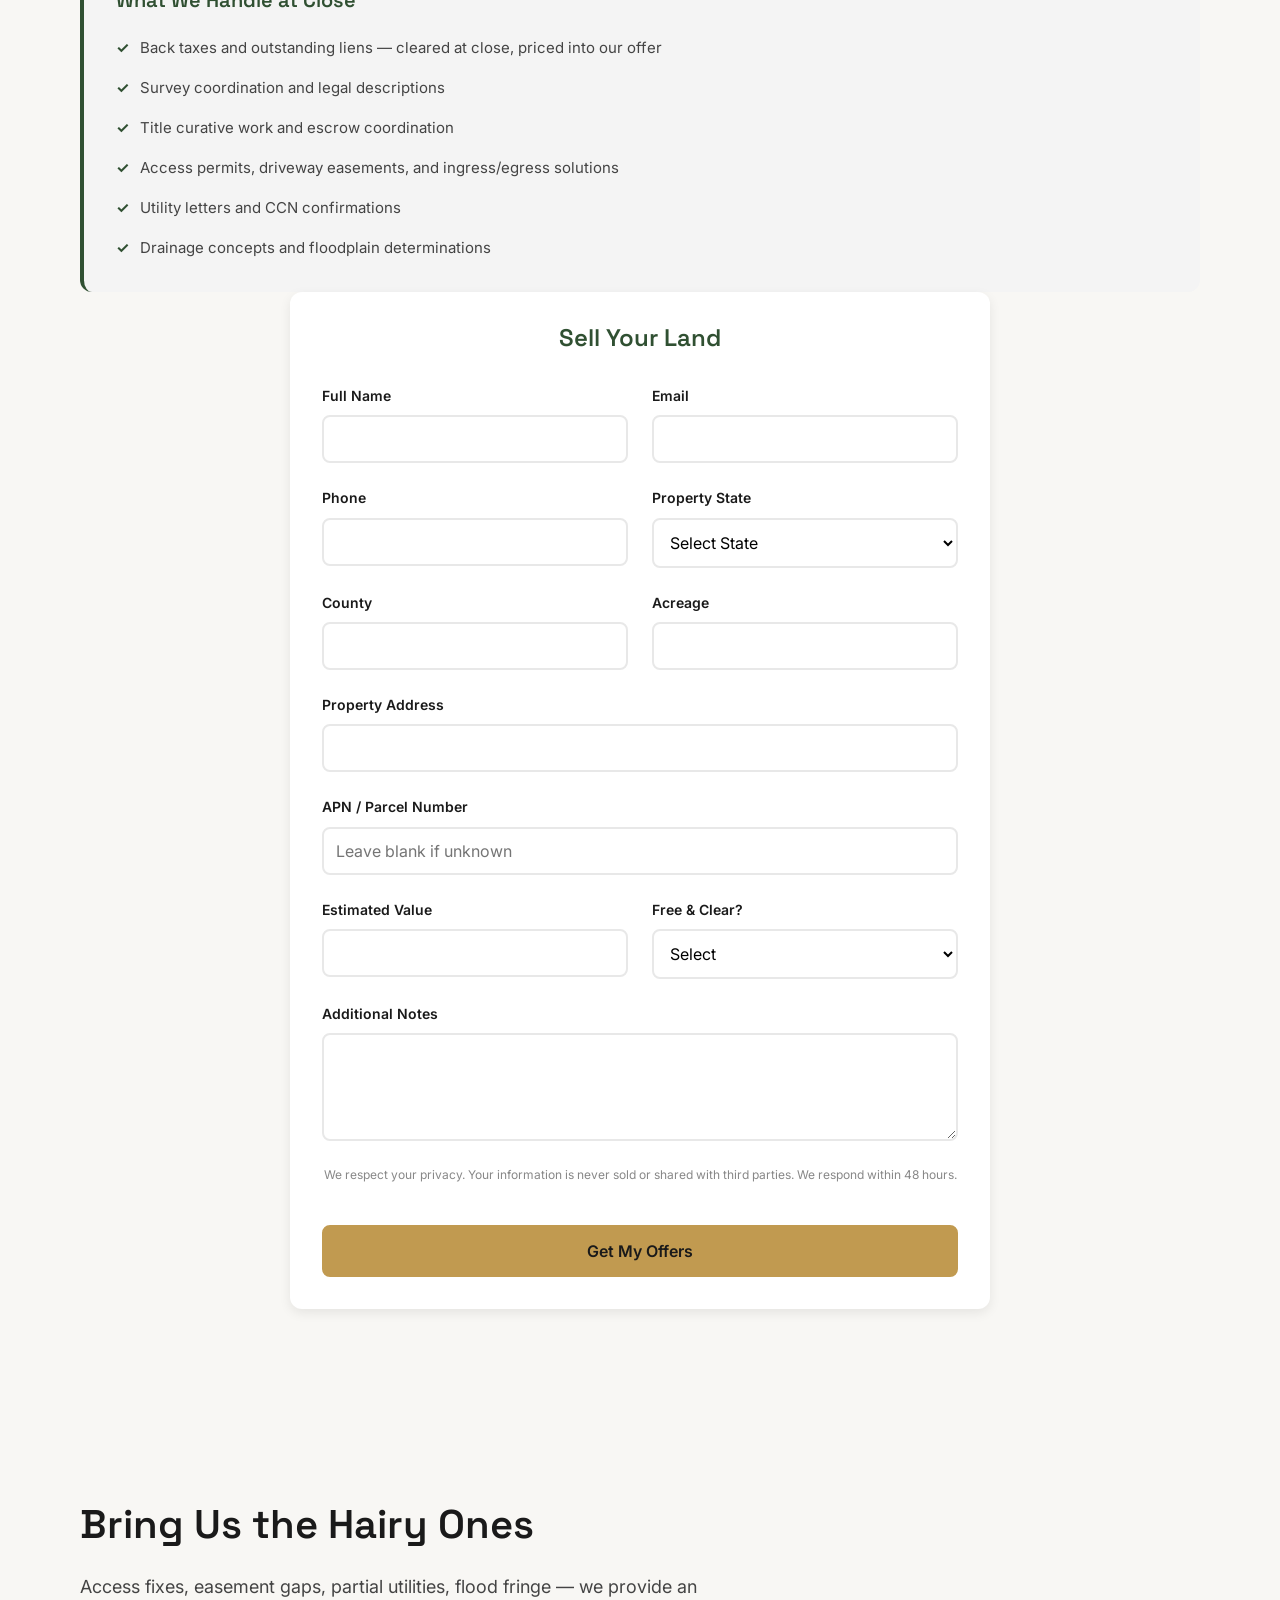
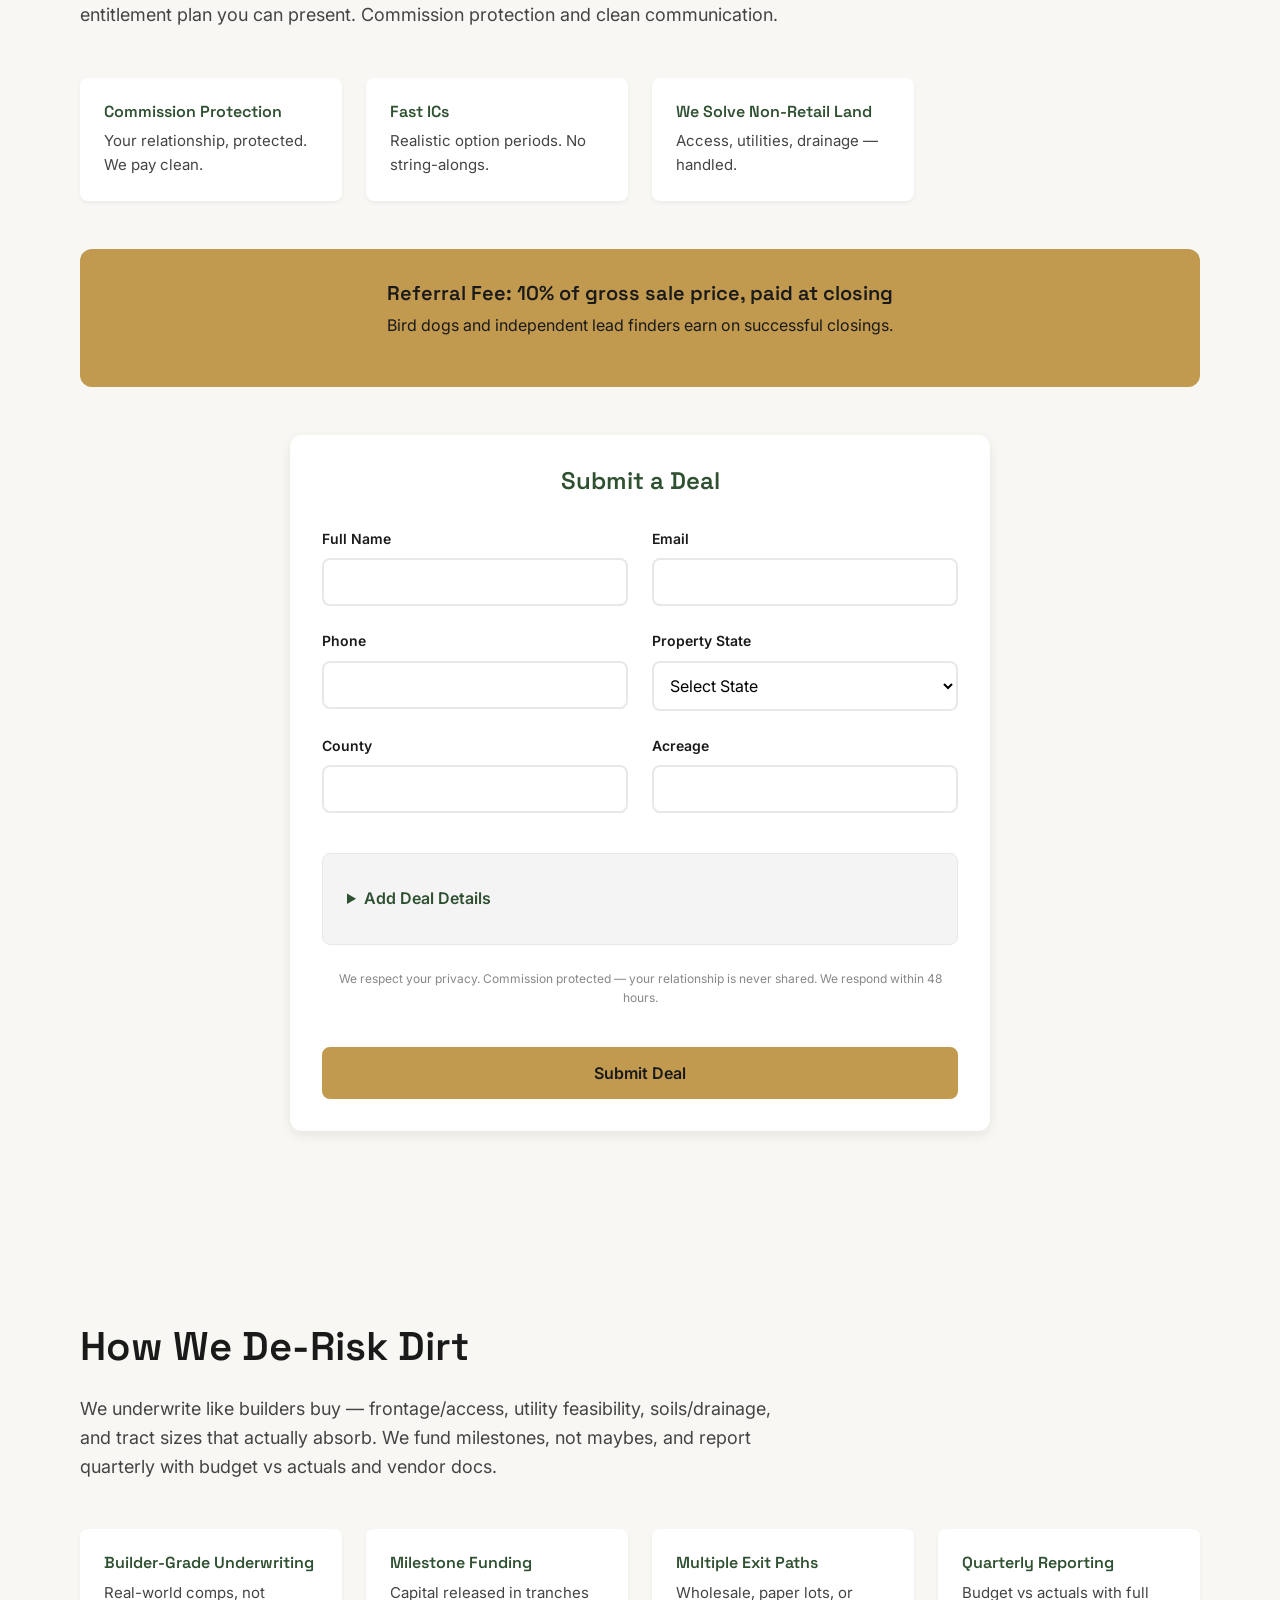
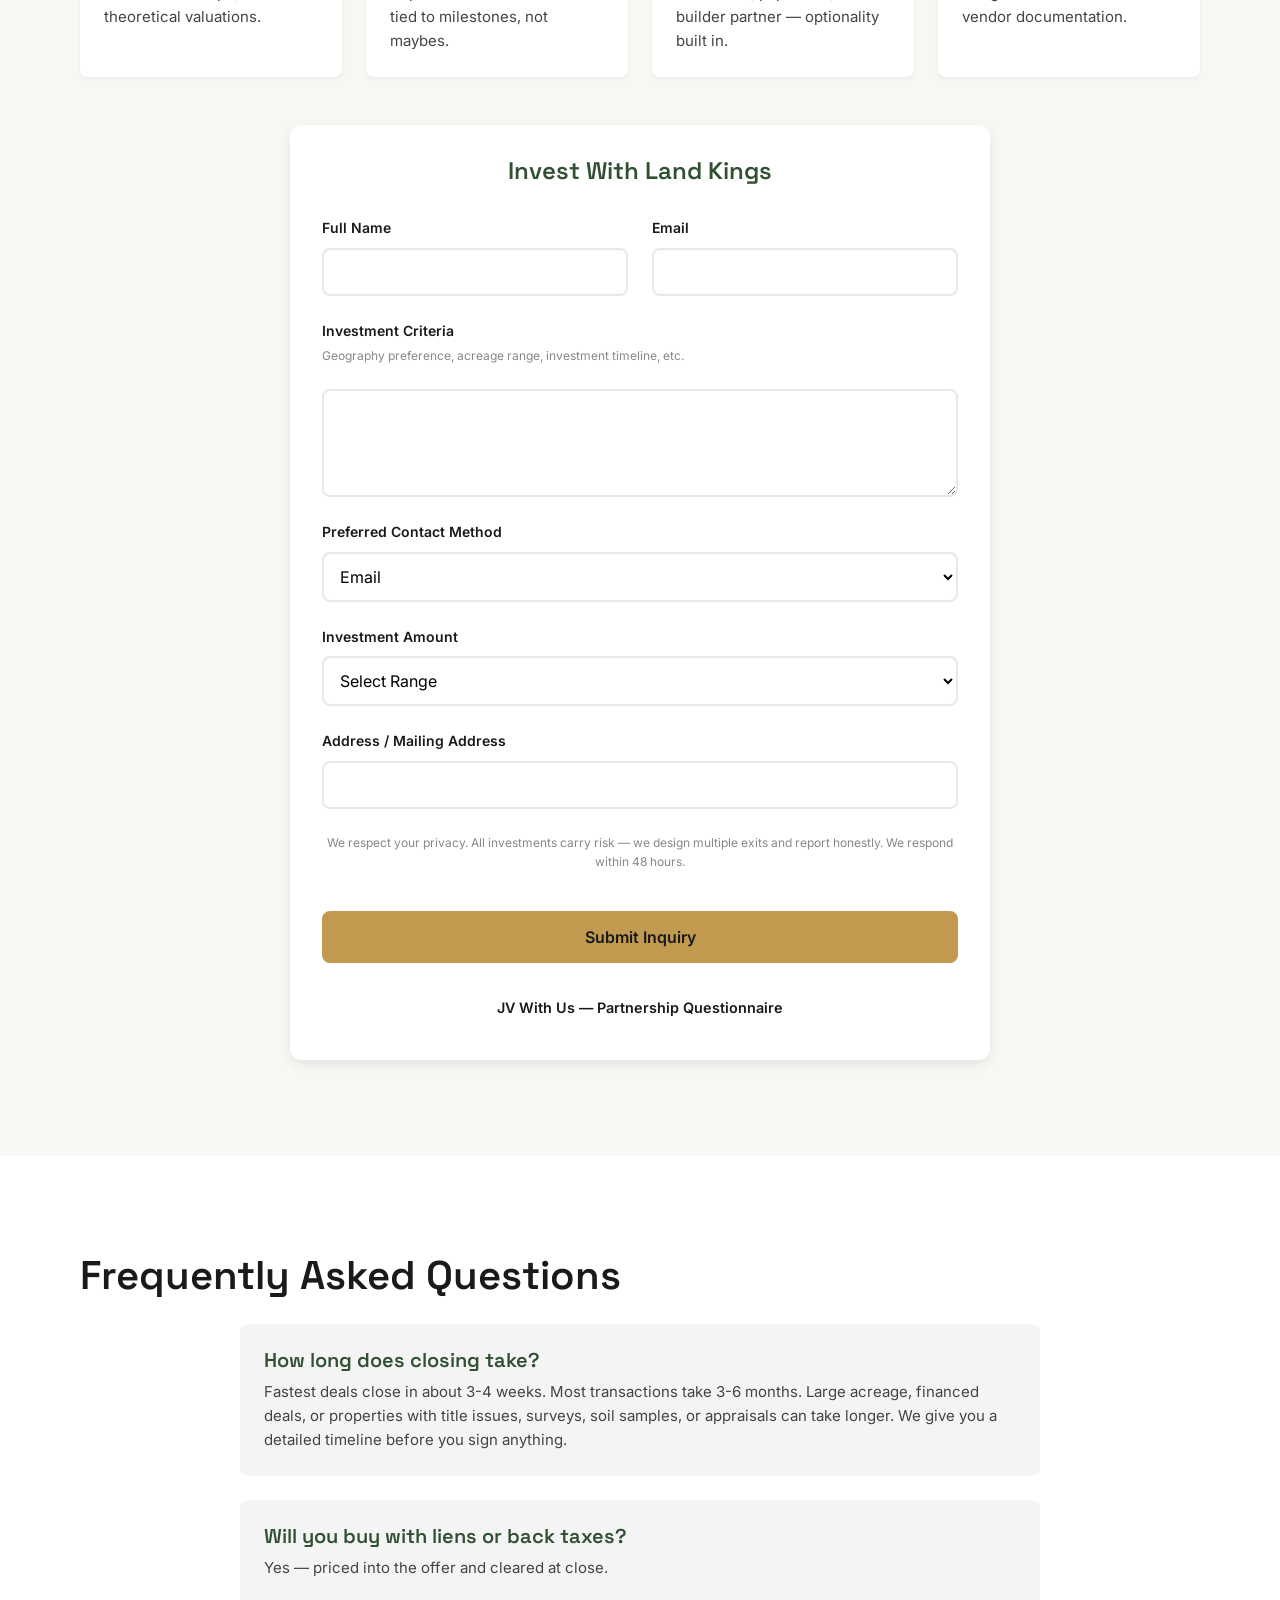
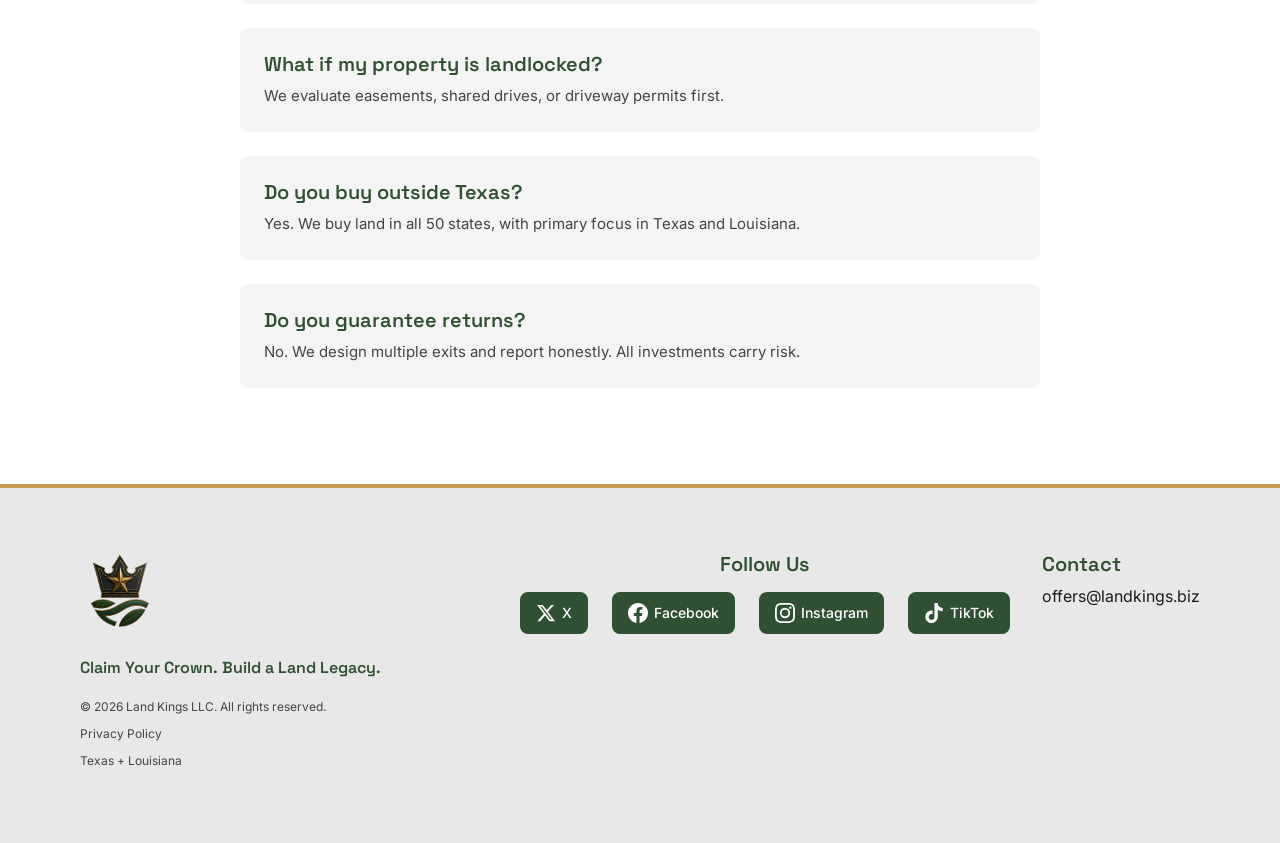
==== commit ad0c92c5: "Update all 50 states - TX/LA primary focus, nationwide coverage - Meta description: all 50 states - " ====
--- a/index.html
+++ b/index.html
@@ -4,7 +4,7 @@
   <meta charset="UTF-8">
   <meta name="viewport" content="width=device-width, initial-scale=1.0">
   <title>Land Kings — Claim Your Crown. Build a Land Legacy.</title>
-  <meta name="description" content="Land Kings buys large acreage, subdivisions, and development land in Texas and Louisiana. Fast, fair offers. 48-hour response. Contact offers@landkings.biz.">
+  <meta name="description" content="Land Kings buys large acreage, subdivisions, and development land in all 50 states. Fast, fair offers. 48-hour response. Contact offers@landkings.biz.">
 
   <!-- Schema.org Structured Data -->
   <script type="application/ld+json">
@@ -12,7 +12,7 @@
     "@context": "https://schema.org",
     "@type": "RealEstateAgent",
     "name": "Land Kings",
-    "description": "Texas-first land operators specializing in large acreage, subdivisions, and development deals. We buy land across Texas and Louisiana with two offer options: cash for speed or seller-finance for higher returns.",
+    "description": "Land investors buying large acreage, subdivisions, and development land across all 50 states. We buy land nationwide with two offer options: cash for speed or seller-finance for higher returns.",
     "url": "https://land-kings.github.io/landkings.github.io",
     "telephone": "+1-972-674-9598",
     "email": "offers@landkings.biz",
@@ -22,22 +22,7 @@
       "addressRegion": "TX",
       "addressCountry": "US"
     },
-    "areaServed": [
-      { "@type": "State", "name": "Texas" },
-      { "@type": "State", "name": "Louisiana" },
-      { "@type": "Place", "name": "Caddo Parish" },
-      { "@type": "Place", "name": "Bossier Parish" },
-      { "@type": "Place", "name": "Webster Parish" },
-      { "@type": "Place", "name": "Lincoln Parish" },
-      { "@type": "Place", "name": "Union Parish" },
-      { "@type": "Place", "name": "Ouachita Parish" },
-      { "@type": "Place", "name": "East Baton Rouge Parish" },
-      { "@type": "Place", "name": "Livingston Parish" },
-      { "@type": "Place", "name": "Ascension Parish" },
-      { "@type": "Place", "name": "Lafayette Parish" },
-      { "@type": "Place", "name": "Calcasieu Parish" },
-      { "@type": "Place", "name": "St. Tammany Parish" }
-    ],
+    "areaServed": "US",
     "priceRange": "$$",
     "openingHoursSpecification": {
       "@type": "OpeningHoursSpecification",
@@ -58,15 +43,15 @@
   <meta property="og:type" content="website">
   <meta property="og:url" content="https://landkings.biz/">
   <meta property="og:title" content="Land Kings — Claim Your Crown. Build a Land Legacy.">
-  <meta property="og:description" content="Texas-first land operators buying large acreage, subdivisions, and development deals. Two offers — cash or seller-finance. 48-hour response.">
+  <meta property="og:description" content="Land investors buying large acreage, subdivisions, and development deals nationwide. Two offers — cash or seller-finance. 48-hour response.">
   <meta property="og:image" content="https://imagedelivery.net/Y41bc5Xnlp9GD3lKk5db4w/11818523-c358-4c9c-34fe-db2b6c150b00/public">
-  <meta property="og:image:alt" content="Land Kings — Texas Land Operators">
+  <meta property="og:image:alt" content="Land Kings — Land Investors">
 
   <!-- Twitter -->
   <meta name="twitter:card" content="summary_large_image">
   <meta name="twitter:site" content="@wearelandkings">
   <meta name="twitter:title" content="Land Kings — Claim Your Crown. Build a Land Legacy.">
-  <meta name="twitter:description" content="Texas-first land operators buying large acreage, subdivisions, and development deals. Two offers — cash or seller-finance. 48-hour response.">
+  <meta name="twitter:description" content="Land investors buying large acreage, subdivisions, and development deals nationwide. Two offers — cash or seller-finance. 48-hour response.">
   <meta name="twitter:image" content="https://imagedelivery.net/Y41bc5Xnlp9GD3lKk5db4w/11818523-c358-4c9c-34fe-db2b6c150b00/public">
 
   <!-- Preconnect for Google Fonts -->
@@ -118,7 +103,7 @@
     <div class="container">
       <div class="hero-content">
         <h1 class="hero-title">Claim Your Crown.<br>Build a Land Legacy.</h1>
-        <p class="hero-subtitle">Texas-first land operators specializing in large acreage, subdivisions, and development deals.</p>
+        <p class="hero-subtitle">Land investors specializing in large acreage, subdivisions, and development deals nationwide.</p>
         <div class="hero-cta">
           <a href="#for-sellers" class="btn btn-secondary">Sell Your Land</a>
           <a href="#what-we-buy" class="btn btn-secondary">See What We Buy</a>
@@ -126,7 +111,7 @@
         </div>
         <div class="hero-trust">
           <span class="trust-item">Access First</span>
-          <span class="trust-item">Texas + Louisiana</span>
+          <span class="trust-item">All 50 States</span>
           <span class="trust-item">48-Hour Response</span>
         </div>
       </div>
@@ -184,7 +169,7 @@
   <section id="what-we-buy" class="section section-buy">
     <div class="container">
       <h2>What We Buy</h2>
-      <p class="section-intro">We buy land with potential — from rural acreage to infill parcels in and near Texas and Louisiana growth corridors. Acreage requirements vary by location and deal structure.</p>
+      <p class="section-intro">We buy land with potential — from rural acreage to infill parcels across the country. Acreage requirements vary by location and deal structure. Primary focus: Texas and Louisiana markets.</p>
       <div class="buy-grid">
         <div class="buy-card">
           <h3>Rural & Outskirts</h3>
@@ -201,9 +186,7 @@
       </div>
       <div class="geo-areas">
         <h4>Where We Operate</h4>
-        <p><strong>Texas Triangle:</strong> Bexar, Comal, Guadalupe, Hays, Travis, Williamson, Montgomery, Harris, Fort Bend, Galveston, Brazoria, Chambers, Jefferson, Orange, Dallas, Collin, Denton, Tarrant, Ellis, Hill, McLennan, Bell<br>
-        <strong>West Texas:</strong> Lubbock, Hale, Floyd, Crosby, Dickens, Lynn, Garza, Kent, Stonewall<br>
-        <strong>Louisiana:</strong> Caddo, Bossier, Webster, Bienville, Lincoln, Union, Ouachita, Richland, Morehouse, West Carroll, East Carroll, Madison, Tensas, Catahoula, Concordia</p>
+        <p>We buy land nationwide with primary focus on Texas and Louisiana. Acreage requirements vary by location and deal structure.</p>
       </div>
     </div>
   </section>
@@ -301,8 +284,56 @@
               <label for="seller-state">Property State</label>
               <select id="seller-state" name="state" required>
                 <option value="">Select State</option>
+                <option value="AL">Alabama</option>
+                <option value="AK">Alaska</option>
+                <option value="AZ">Arizona</option>
+                <option value="AR">Arkansas</option>
+                <option value="CA">California</option>
+                <option value="CO">Colorado</option>
+                <option value="CT">Connecticut</option>
+                <option value="DE">Delaware</option>
+                <option value="FL">Florida</option>
+                <option value="GA">Georgia</option>
+                <option value="HI">Hawaii</option>
+                <option value="ID">Idaho</option>
+                <option value="IL">Illinois</option>
+                <option value="IN">Indiana</option>
+                <option value="IA">Iowa</option>
+                <option value="KS">Kansas</option>
+                <option value="KY">Kentucky</option>
+                <option value="LA">Louisiana</option>
+                <option value="ME">Maine</option>
+                <option value="MD">Maryland</option>
+                <option value="MA">Massachusetts</option>
+                <option value="MI">Michigan</option>
+                <option value="MN">Minnesota</option>
+                <option value="MS">Mississippi</option>
+                <option value="MO">Missouri</option>
+                <option value="MT">Montana</option>
+                <option value="NE">Nebraska</option>
+                <option value="NV">Nevada</option>
+                <option value="NH">New Hampshire</option>
+                <option value="NJ">New Jersey</option>
+                <option value="NM">New Mexico</option>
+                <option value="NY">New York</option>
+                <option value="NC">North Carolina</option>
+                <option value="ND">North Dakota</option>
+                <option value="OH">Ohio</option>
+                <option value="OK">Oklahoma</option>
+                <option value="OR">Oregon</option>
+                <option value="PA">Pennsylvania</option>
+                <option value="RI">Rhode Island</option>
+                <option value="SC">South Carolina</option>
+                <option value="SD">South Dakota</option>
+                <option value="TN">Tennessee</option>
                 <option value="TX">Texas</option>
-                <option value="LA">Louisiana</option>
+                <option value="UT">Utah</option>
+                <option value="VT">Vermont</option>
+                <option value="VA">Virginia</option>
+                <option value="WA">Washington</option>
+                <option value="WV">West Virginia</option>
+                <option value="WI">Wisconsin</option>
+                <option value="WY">Wyoming</option>
               </select>
             </div>
           </div>
@@ -409,8 +440,56 @@
               <label for="birddog-state">Property State</label>
               <select id="birddog-state" name="state" required>
                 <option value="">Select State</option>
+                <option value="AL">Alabama</option>
+                <option value="AK">Alaska</option>
+                <option value="AZ">Arizona</option>
+                <option value="AR">Arkansas</option>
+                <option value="CA">California</option>
+                <option value="CO">Colorado</option>
+                <option value="CT">Connecticut</option>
+                <option value="DE">Delaware</option>
+                <option value="FL">Florida</option>
+                <option value="GA">Georgia</option>
+                <option value="HI">Hawaii</option>
+                <option value="ID">Idaho</option>
+                <option value="IL">Illinois</option>
+                <option value="IN">Indiana</option>
+                <option value="IA">Iowa</option>
+                <option value="KS">Kansas</option>
+                <option value="KY">Kentucky</option>
+                <option value="LA">Louisiana</option>
+                <option value="ME">Maine</option>
+                <option value="MD">Maryland</option>
+                <option value="MA">Massachusetts</option>
+                <option value="MI">Michigan</option>
+                <option value="MN">Minnesota</option>
+                <option value="MS">Mississippi</option>
+                <option value="MO">Missouri</option>
+                <option value="MT">Montana</option>
+                <option value="NE">Nebraska</option>
+                <option value="NV">Nevada</option>
+                <option value="NH">New Hampshire</option>
+                <option value="NJ">New Jersey</option>
+                <option value="NM">New Mexico</option>
+                <option value="NY">New York</option>
+                <option value="NC">North Carolina</option>
+                <option value="ND">North Dakota</option>
+                <option value="OH">Ohio</option>
+                <option value="OK">Oklahoma</option>
+                <option value="OR">Oregon</option>
+                <option value="PA">Pennsylvania</option>
+                <option value="RI">Rhode Island</option>
+                <option value="SC">South Carolina</option>
+                <option value="SD">South Dakota</option>
+                <option value="TN">Tennessee</option>
                 <option value="TX">Texas</option>
-                <option value="LA">Louisiana</option>
+                <option value="UT">Utah</option>
+                <option value="VT">Vermont</option>
+                <option value="VA">Virginia</option>
+                <option value="WA">Washington</option>
+                <option value="WV">West Virginia</option>
+                <option value="WI">Wisconsin</option>
+                <option value="WY">Wyoming</option>
               </select>
             </div>
           </div>
@@ -681,7 +760,7 @@
         </div>
         <div class="faq-item">
           <h4>Do you buy outside Texas?</h4>
-          <p>Select Sun Belt markets that mirror Texas demand dynamics.</p>
+          <p>Yes. We buy land in all 50 states, with primary focus in Texas and Louisiana.</p>
         </div>
         <div class="faq-item">
           <h4>Do you guarantee returns?</h4>
